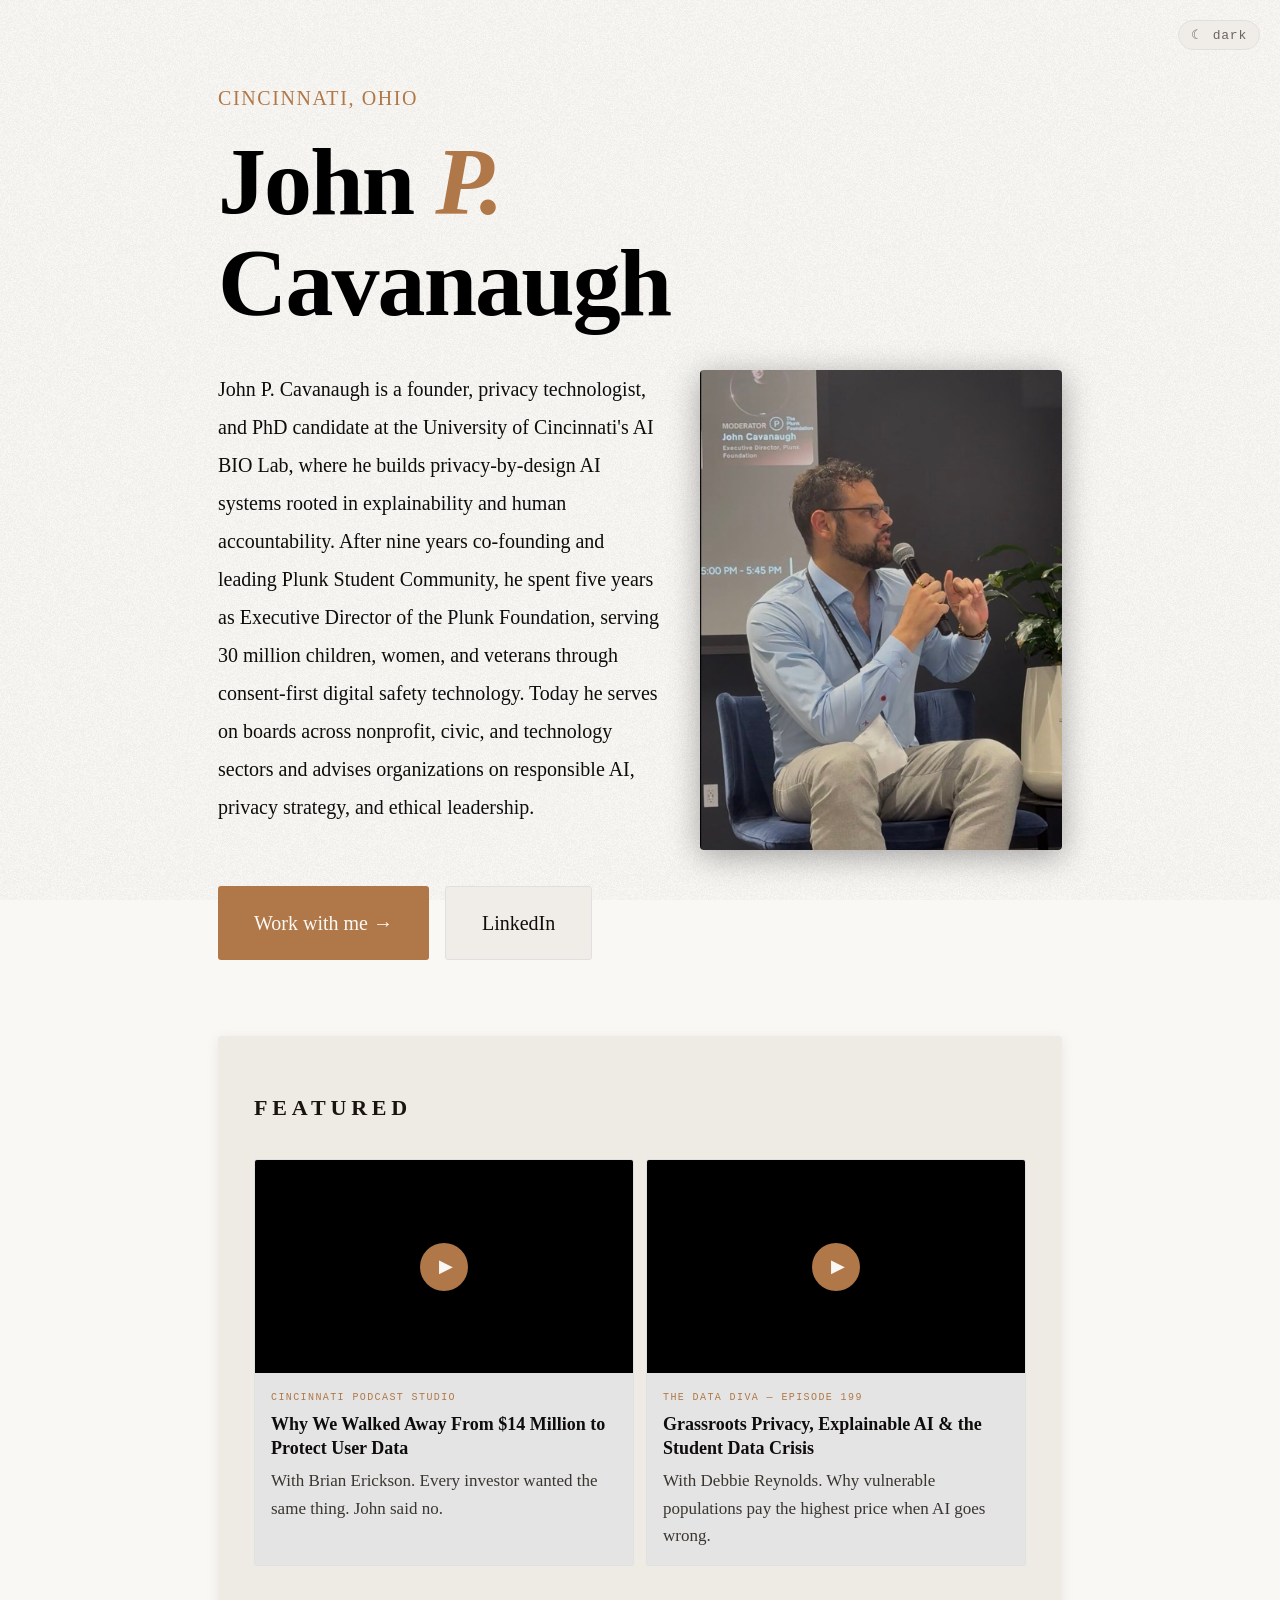
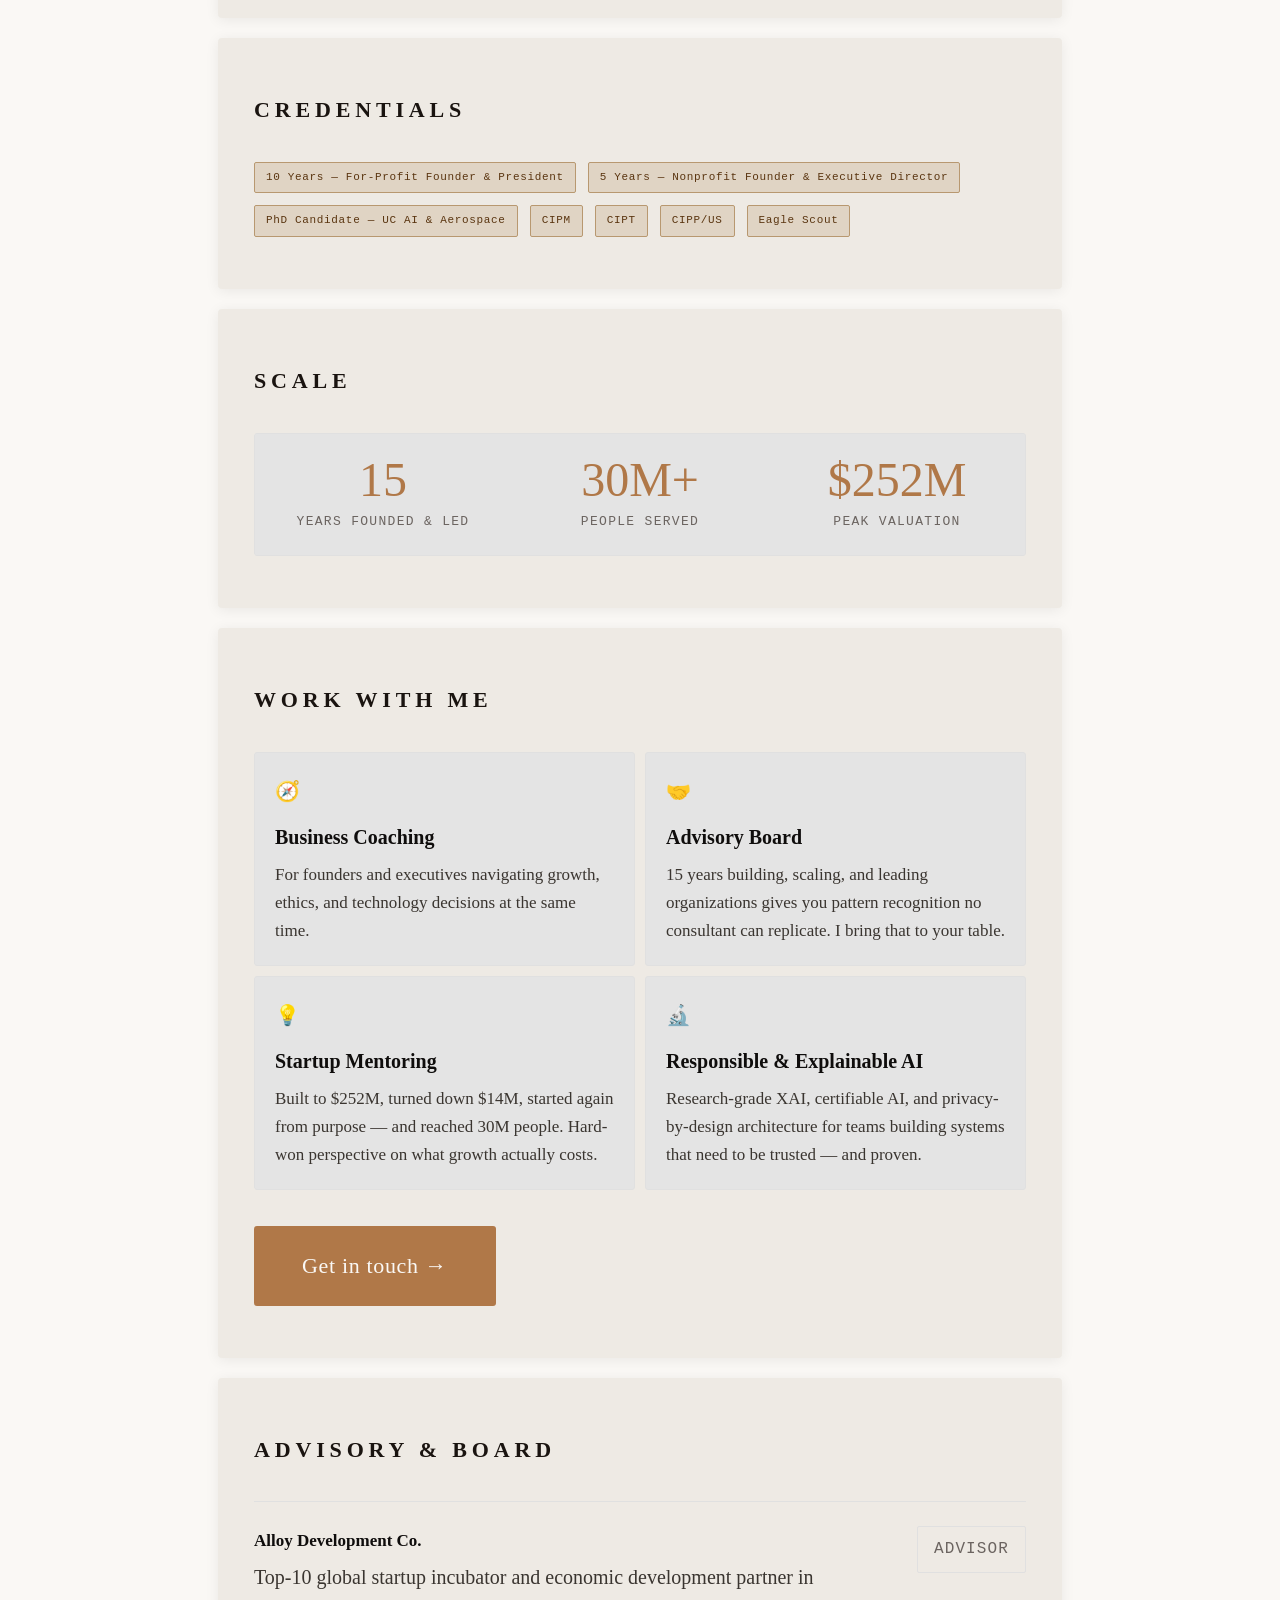
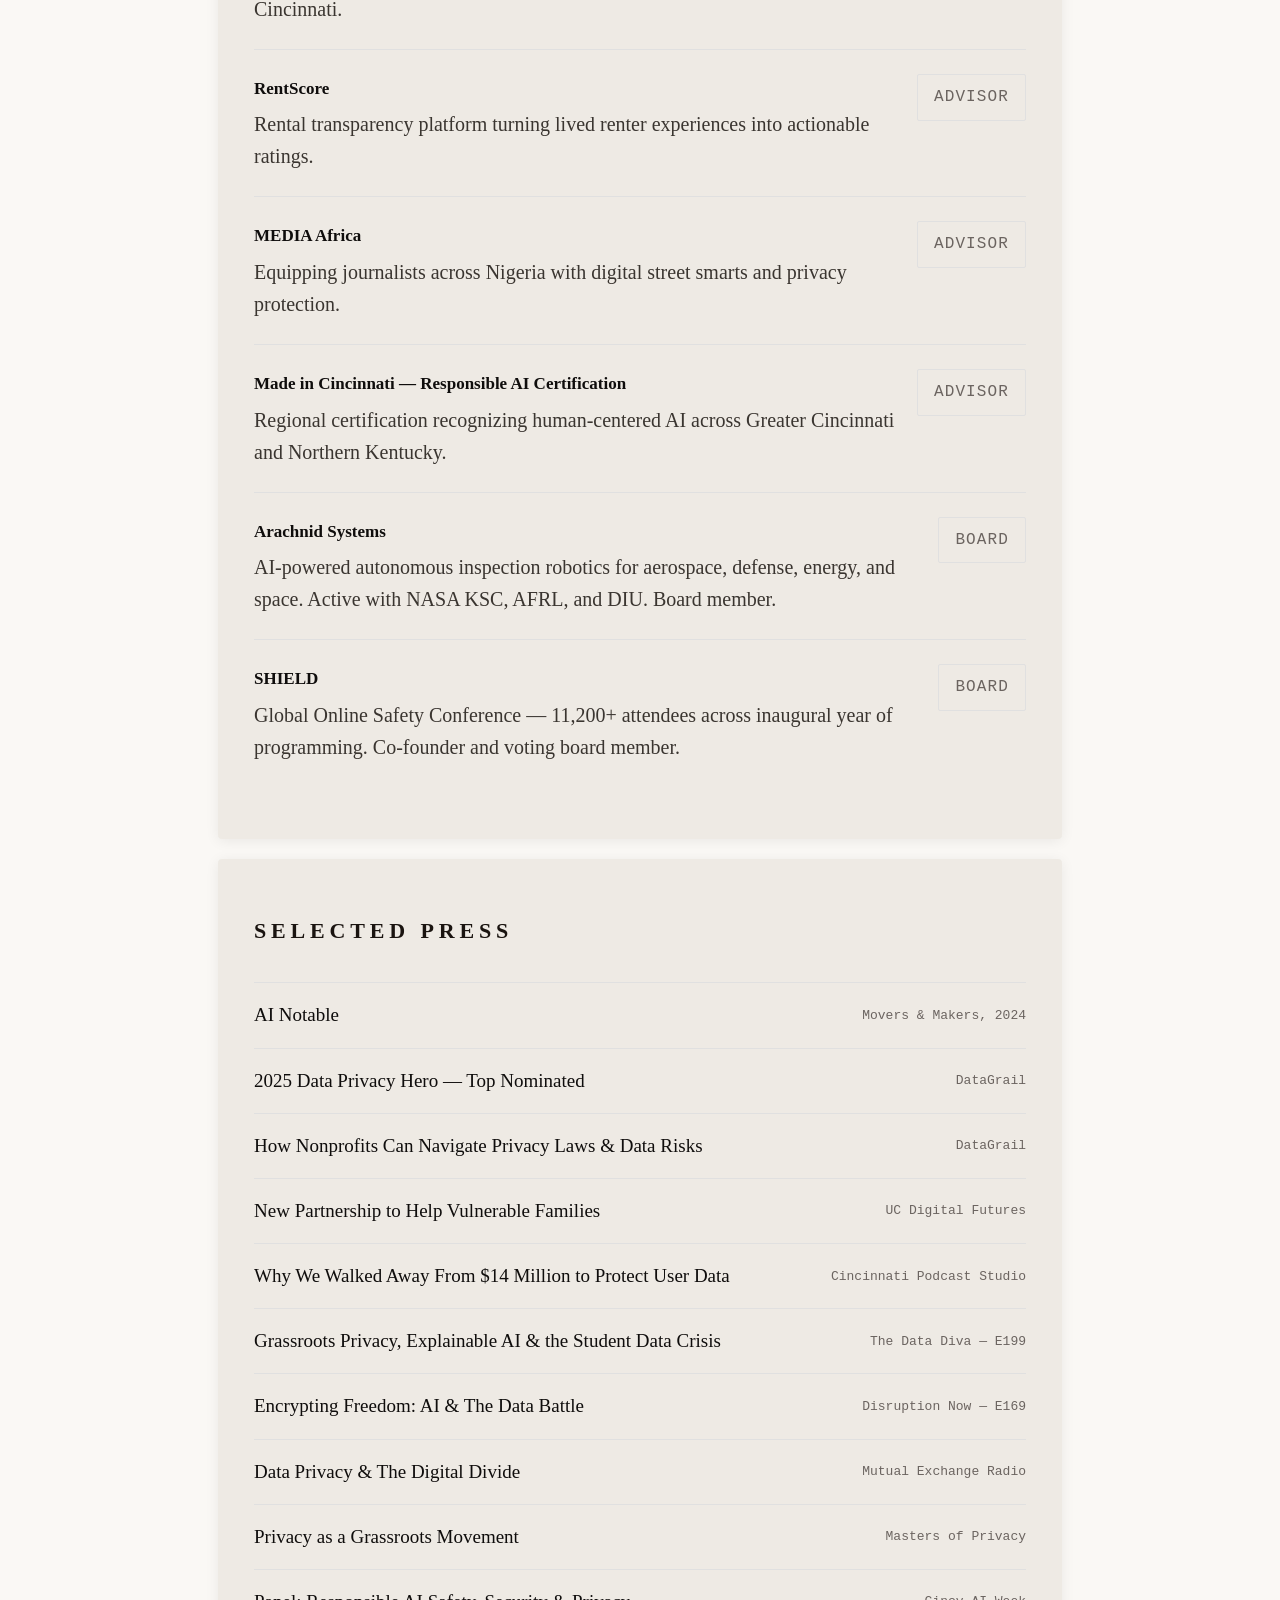
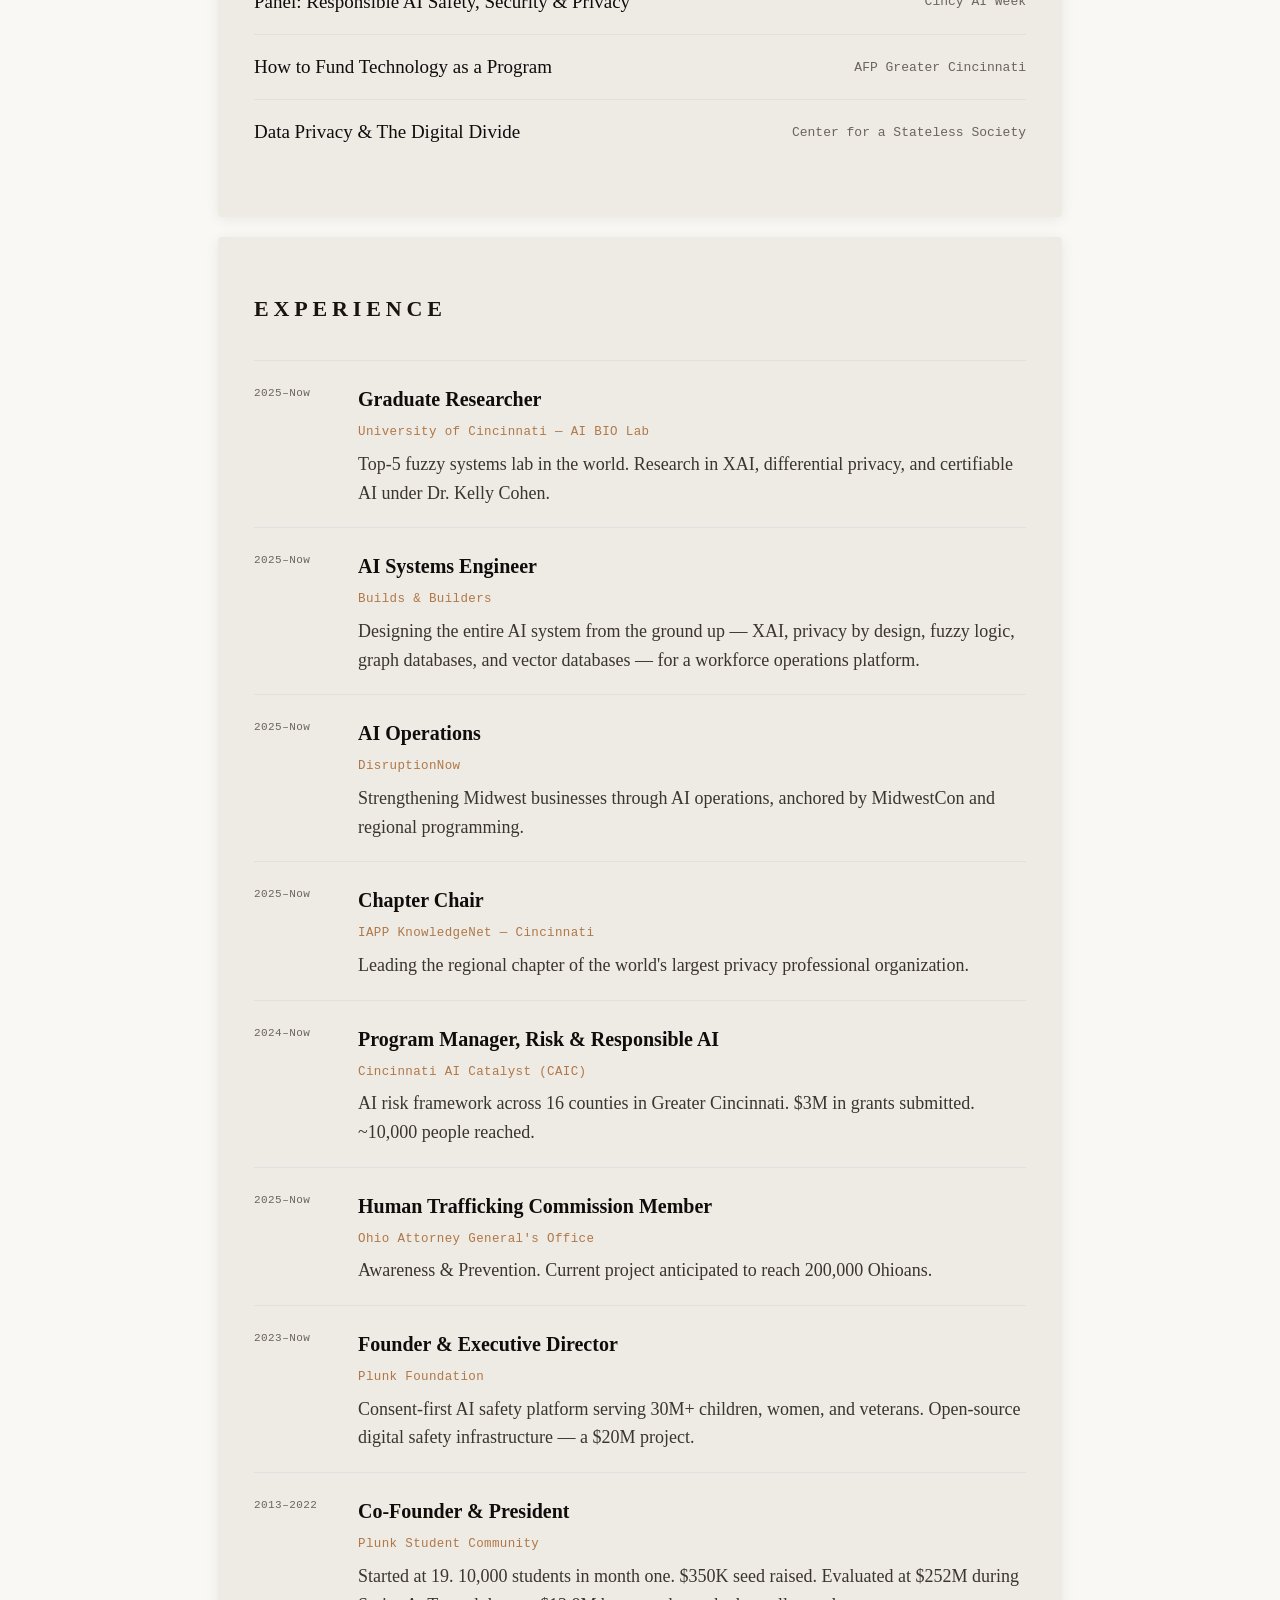
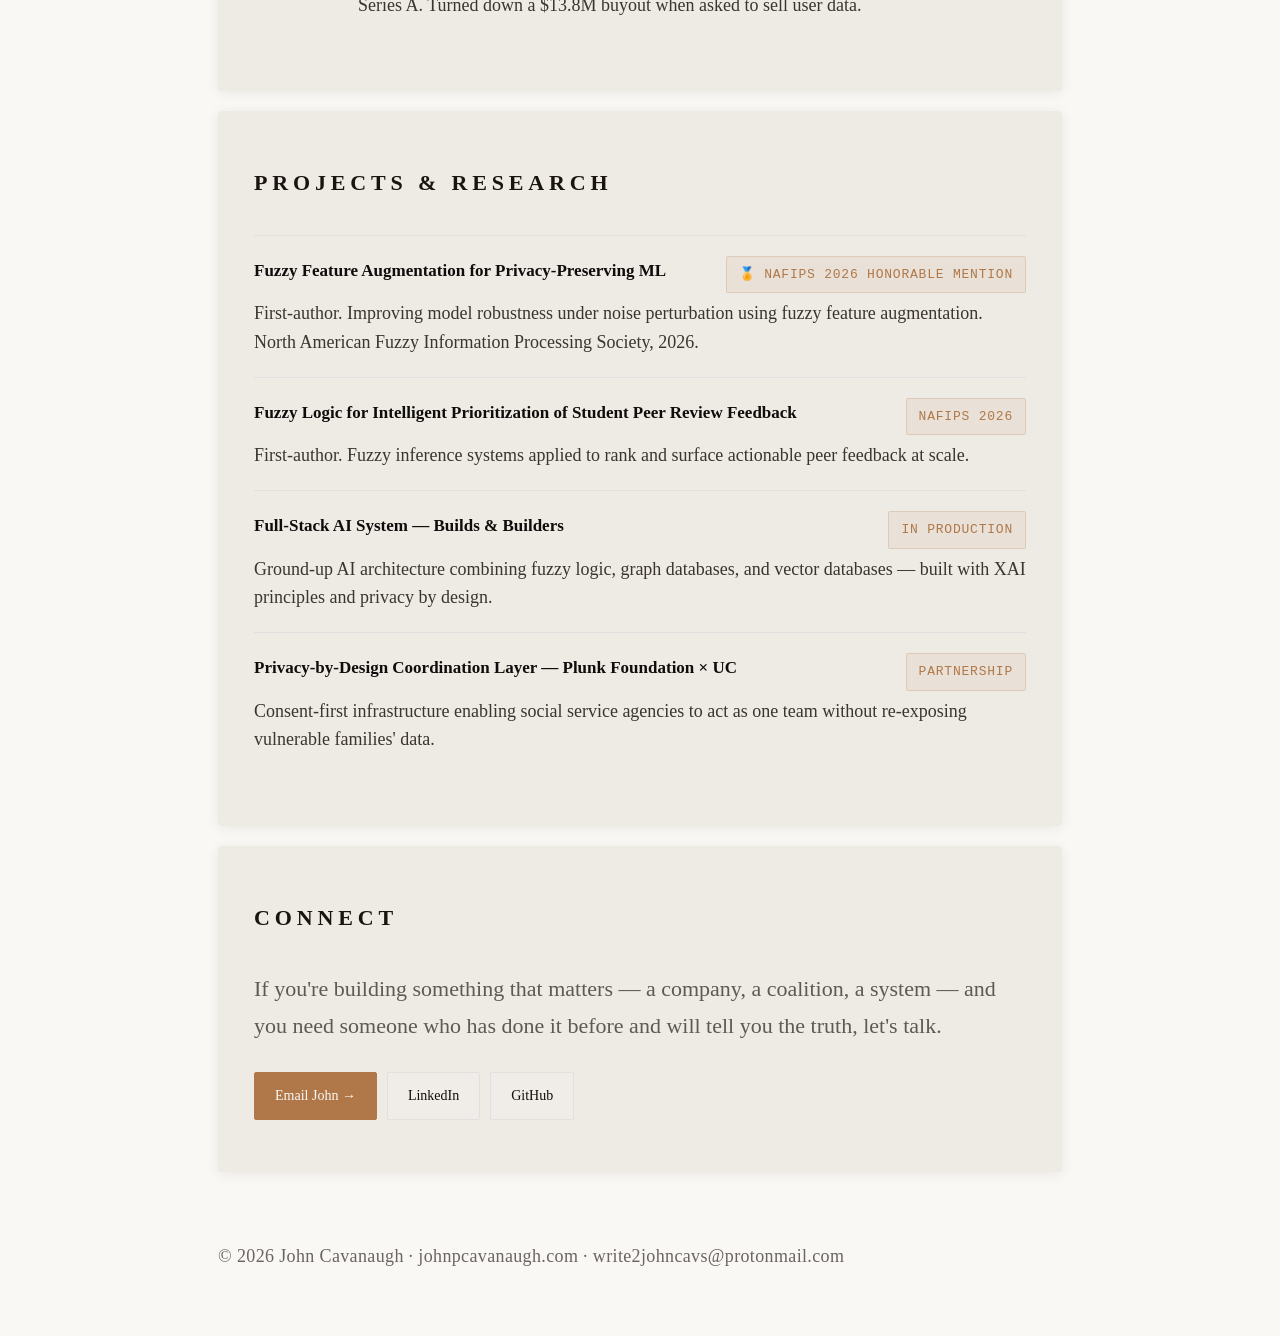
==== index.html @ 965aedb8 "href error fixed" ====
<!DOCTYPE html>
<html lang="en" data-theme="dark">
<head>
  <meta charset="UTF-8" />
  <meta name="viewport" content="width=device-width, initial-scale=1.0" />
  <title>John Cavanaugh</title>
  <meta name="description" content="John P. Cavanaugh is a founder, privacy technologist, and PhD candidate at the University of Cincinnati's AI BIO Lab. After founding Plunk Student Community and the Plunk Foundation, he now builds privacy-by-design AI systems and advises organizations on responsible AI and ethical leadership." />
  <link rel="canonical" href="https://johnpcavanaugh.com/" />
 
  <script type="application/ld+json">
  {
    "@context": "https://schema.org",
    "@type": "Person",
    "name": "John Cavanaugh",
    "url": "https://johnpcavanaugh.com",
    "jobTitle": "Founder | Privacy Technologist | PhD Candidate in AI",
    "affiliation": [
      { "@type": "Organization", "name": "University of Cincinnati AI BIO Lab" },
      { "@type": "Organization", "name": "Builds and Builders" },
      { "@type": "Organization", "name": "DisruptionNow" },
      { "@type": "Organization", "name": "Cincinnati AI Catalyst (CAIC)" },
      { "@type": "Organization", "name": "Ascend 2030" },
      { "@type": "Organization", "name": "SHIELD" },
      { "@type": "Organization", "name": "Ohio Attorney General's Office — Human Trafficking Commission" },
      { "@type": "Organization", "name": "RentScore" },
      { "@type": "Organization", "name": "MEDIA Africa" },
      { "@type": "Organization", "name": "Alloy Development Co." },
      { "@type": "Organization", "name": "Made in Cincinnati Responsible AI Certification" },
      { "@type": "Organization", "name": "IAPP KnowledgeNet" }
    ],
    "hasCredential": [
      { "@type": "EducationalOccupationalCredential", "name": "Certified Information Privacy Manager (CIPM)" },
      { "@type": "EducationalOccupationalCredential", "name": "Certified Information Privacy Technologist (CIPT)" },
      { "@type": "EducationalOccupationalCredential", "name": "Certified Information Privacy Professional / United States (CIPP/US)" }
    ],
    "knowsAbout": ["Fuzzy Logic Systems","Explainable AI","Certifiable AI","Privacy-Preserving Machine Learning","Differential Privacy","AI Governance","LLMOps","Retrieval-Augmented Generation","AI Safety","Digital Child Safety","Responsible AI","Business Coaching","Startup Mentoring"],
    "alumniOf": { "@type": "CollegeOrUniversity", "name": "University of Cincinnati" },
    "sameAs": ["https://www.linkedin.com/in/privacy-evangelist","https://github.com/JetHayes"]
  }
  </script>
 
  <style>
    :root {
      --bg:      #1c1917;
      --surface: #252220;
      --border:  #2e2a27;
      --ink:     #f0ebe4;
      --muted:   #6b6460;
      --quiet:   #4a4542;
      --accent:  #d4a882;
      --accent2: rgba(212,168,130,0.12);
      --accent3: rgba(212,168,130,0.25);
      --serif:   'Garamond', 'Georgia', 'Times New Roman', serif;
      --sans:    system-ui, -apple-system, 'Segoe UI', sans-serif;
      --mono:    'Courier New', 'Courier', monospace;
    }
 
    [data-theme="light"] {
      --bg:      #faf8f5;
      --surface: #f0ede8;
      --border:  #e0e0e0;
      --ink:     #0f0d0c;
      --muted:   #6b6460;
      --quiet:   #b0aaa5;
      --accent:  #b07848;
      --accent2: rgba(176,120,72,0.08);
      --accent3: rgba(176,120,72,0.2);
    }
 
    [data-theme="light"] .pod-card,
    [data-theme="light"] .service-card,
    [data-theme="light"] .stat,
    [data-theme="light"] .stats-row {
      background: #e4e4e4;
    }
 
    [data-theme="light"] .cred-tag {
      background: #e0d4c4;
      border-color: #b89870;
      color: #5a3510;
    }
 
    [data-theme="light"] a.cred-tag:hover {
      background: #cfc0a8;
    }
 
    [data-theme="light"] h1 {
      font-size: clamp(3.5rem, 8vw, 6rem);
      font-weight: 600;
      color: #000000;
      letter-spacing: -0.02em;
    }
 
    [data-theme="light"] .section-label {
      font-weight: 600;
      color: #1a1410;
      letter-spacing: 0.22em;
    }
 
    [data-theme="light"] .tl-role,
    [data-theme="light"] .advisory-name,
    [data-theme="light"] .project-title,
    [data-theme="light"] .service-name,
    [data-theme="light"] .pod-title {
      font-weight: 600;
      color: #0f0d0c;
    }
 
    [data-theme="light"] .tl-desc,
    [data-theme="light"] .advisory-desc,
    [data-theme="light"] .service-desc,
    [data-theme="light"] .project-desc,
    [data-theme="light"] .pod-desc,
    [data-theme="light"] .connect-desc {
      color: #3a3530;
    }
 
    [data-theme="light"] section {
      background: #eeeae4;
      box-shadow: 0 2px 14px rgba(0,0,0,0.07);
      border: none;
    }
 
    [data-theme="light"] .wrap {
      position: relative;
      z-index: 1;
    }
 
    #grain-overlay {
      display: none;
      position: fixed;
      inset: 0;
      pointer-events: none;
      z-index: 9999;
      opacity: 0.12;
    }
 
    [data-theme="light"] #grain-overlay {
      display: block;
    }
 
    *, *::before, *::after { box-sizing: border-box; margin: 0; padding: 0; }
    html { scroll-behavior: smooth; }
 
    body {
      background: var(--bg);
      color: var(--ink);
      font-family: var(--serif);
      font-weight: 500;
      line-height: 1.8;
      font-size: 24px;
      -webkit-font-smoothing: antialiased;
      transition: background 0.2s, color 0.2s;
    }
 
    .wrap { max-width: 900px; margin: 0 auto; padding: 0 28px; }
 
    /* Theme toggle */
    .theme-toggle {
      position: fixed;
      top: 20px;
      right: 20px;
      background: var(--surface);
      border: 1px solid var(--border);
      border-radius: 20px;
      padding: 6px 12px;
      cursor: pointer;
      font-family: var(--mono);
      font-size: 13px;
      color: var(--muted);
      letter-spacing: 0.06em;
      transition: border-color 0.15s, color 0.15s;
      z-index: 100;
    }
 
    .theme-toggle:hover { border-color: var(--accent); color: var(--accent); }
 
    /* Header */
    header { padding: 80px 0 56px; }
 
    .eyebrow {
      font-family: var(--serif);
      font-size: 20px;
      font-weight: 500;
      letter-spacing: 0.08em;
      text-transform: uppercase;
      color: var(--accent);
      margin-bottom: 16px;
    }
 
    h1 {
      font-family: var(--serif);
      font-size: clamp(3.5rem, 8vw, 6rem);
      font-weight: 500;
      line-height: 1.05;
      letter-spacing: -0.02em;
      color: var(--ink);
      margin-bottom: 36px;
    }
 
    h1 em { font-style: italic; color: var(--accent); }
 
    .bio { font-size: 20px; font-weight: 400; color: var(--ink); line-height: 1.9; font-family: var(--serif); }
    .bio strong { font-weight: 700; color: var(--accent); font-style: normal; }
 
    /* Sections */
    section {
      padding: 52px 36px;
      margin: 0 0 20px 0;
      border-radius: 4px;
      background: var(--surface);
      border: none;
      box-shadow: 0 3px 18px rgba(0,0,0,0.22);
    }
 
    .section-label {
      font-family: var(--serif);
      font-size: 22px;
      font-weight: 500;
      letter-spacing: 0.22em;
      text-transform: uppercase;
      color: var(--muted);
      margin-bottom: 32px;
    }
 
    /* Featured podcasts */
    .pod-pair { display: grid; grid-template-columns: 1fr 1fr; gap: 12px; }
 
    .pod-card {
      display: flex;
      flex-direction: column;
      text-decoration: none;
      color: inherit;
      border: 1px solid var(--border);
      border-radius: 3px;
      overflow: hidden;
      background: var(--surface);
      transition: border-color 0.15s;
    }
 
    .pod-card:hover { border-color: var(--accent); }
 
    .pod-thumb {
      position: relative;
      width: 100%;
      aspect-ratio: 16/9;
      background: #000;
    }
 
    .pod-thumb iframe {
      position: absolute;
      inset: 0;
      width: 100%;
      height: 100%;
      border: none;
    }
 
    .pod-thumb a {
      display: block;
      position: absolute;
      inset: 0;
      text-decoration: none;
    }
 
    .pod-thumb img {
      width: 100%;
      height: 100%;
      object-fit: cover;
      opacity: 0.85;
    }
 
    .pod-play {
      position: absolute;
      inset: 0;
      display: flex;
      align-items: center;
      justify-content: center;
    }
 
    .pod-play span {
      width: 48px;
      height: 48px;
      background: var(--accent);
      border-radius: 50%;
      display: flex;
      align-items: center;
      justify-content: center;
      font-size: 18px;
      color: var(--bg);
      padding-left: 3px;
    }
 
    .pod-info { padding: 16px; display: flex; flex-direction: column; gap: 5px; }
 
    .pod-eyebrow {
      font-family: var(--mono);
      font-size: 10px;
      letter-spacing: 0.14em;
      text-transform: uppercase;
      color: var(--accent);
    }
 
    .pod-title { font-size: 18px; font-weight: 500; color: var(--ink); line-height: 1.35; font-family: var(--serif); }
    .pod-desc { font-family: var(--serif); font-size: 17px; font-weight: 500; color: var(--muted); line-height: 1.6; margin-top: 2px; }
 
    /* Credentials */
    .cred-strip { display: flex; flex-wrap: wrap; gap: 12px; }
 
    .cred-tag {
      font-family: var(--mono);
      font-size: 11px;
      letter-spacing: 0.06em;
      color: var(--accent);
      background: var(--accent2);
      border: 1px solid var(--accent3);
      border-radius: 2px;
      padding: 5px 11px;
      text-decoration: none;
      transition: background 0.15s, border-color 0.15s;
    }
 
    a.cred-tag:hover { background: var(--accent3); border-color: var(--accent); }
 
    /* Stats */
    .stats-row {
      display: grid;
      grid-template-columns: repeat(3, 1fr);
      gap: 1px;
      background: var(--border);
      border: 1px solid var(--border);
      border-radius: 3px;
      overflow: hidden;
    }
 
    .stat { background: var(--surface); padding: 22px 16px; text-align: center; }
 
    .stat-number {
      font-family: var(--serif);
      font-size: 3rem;
      font-weight: 400;
      color: var(--accent);
      line-height: 1;
      margin-bottom: 6px;
    }
 
    .stat-label {
      font-family: var(--mono);
      font-size: 13px;
      letter-spacing: 0.1em;
      text-transform: uppercase;
      color: var(--muted);
    }
 
    /* Services */
    .services-grid { display: grid; grid-template-columns: 1fr 1fr; gap: 10px; }
 
    .service-card {
      border: 1px solid var(--border);
      border-radius: 3px;
      padding: 20px;
      background: var(--surface);
    }
 
    .service-icon { font-size: 20px; margin-bottom: 10px; }
 
    .service-name { font-size: 20px; font-weight: 500; color: var(--ink); margin-bottom: 6px; font-family: var(--serif); }
 
    .service-desc { font-family: var(--serif); font-size: 17px; font-weight: 500; color: var(--muted); line-height: 1.65; }
 
    .service-cta {
      display: inline-block;
      margin-top: 36px;
      padding: 20px 48px;
      background: var(--accent);
      color: var(--bg);
      text-decoration: none;
      font-family: var(--serif);
      font-size: 22px;
      font-weight: 500;
      border-radius: 3px;
      letter-spacing: 0.03em;
      transition: opacity 0.15s;
    }
 
    .service-cta:hover { opacity: 0.88; }
 
    /* Timeline */
    .timeline { display: flex; flex-direction: column; }
 
    .tl-item {
      display: grid;
      grid-template-columns: 80px 1fr;
      gap: 0 24px;
      padding: 20px 0;
      border-top: 1px solid var(--border);
    }
 
    .tl-item:last-child { border-bottom: none; }
 
    .tl-year {
      font-family: var(--mono);
      font-size: 11px;
      color: var(--muted);
      padding-top: 3px;
      letter-spacing: 0.04em;
    }
 
    .tl-role { font-size: 20px; font-weight: 500; color: var(--ink); margin-bottom: 4px; font-family: var(--serif); }
 
    .tl-org {
      font-size: 12.5px;
      color: var(--accent);
      font-family: var(--mono);
      letter-spacing: 0.03em;
      margin-bottom: 6px;
    }
 
    .tl-desc { font-size: 18px; font-weight: 500; color: var(--muted); line-height: 1.6; font-family: var(--serif); }
 
    /* Advisory */
    .advisory-grid { display: flex; flex-direction: column; }
 
    .advisory-item {
      display: grid;
      grid-template-columns: 1fr auto;
      gap: 4px 20px;
      align-items: start;
      padding: 24px 0;
      border-top: 1px solid var(--border);
      text-decoration: none;
      color: inherit;
    }
 
    .advisory-item:last-child { border-bottom: none; }
    .advisory-item:hover .advisory-name { color: var(--accent); }
 
    .advisory-name {
      font-family: var(--serif);
      font-size: 17px;
      font-weight: 500;
      color: var(--ink);
      margin-bottom: 4px;
      transition: color 0.15s;
    }
 
    .advisory-desc { font-family: var(--serif); font-size: 20px; font-weight: 500; color: var(--muted); line-height: 1.6; grid-column: 1; }
 
    .advisory-tag {
      font-family: var(--mono);
      font-size: 16px;
      letter-spacing: 0.07em;
      text-transform: uppercase;
      color: var(--muted);
      border: 1px solid var(--border);
      border-radius: 2px;
      padding: 8px 16px;
      white-space: nowrap;
      align-self: start;
    }
 
    /* Projects */
    .project-list { display: flex; flex-direction: column; }
    .project { border-top: 1px solid var(--border); padding: 20px 0; }
    .project:last-child { border-bottom: none; }
 
    .project-header {
      display: flex;
      justify-content: space-between;
      align-items: flex-start;
      gap: 16px;
      margin-bottom: 6px;
    }
 
    .project-title {
      font-family: var(--serif);
      font-size: 17px;
      font-weight: 500;
      color: var(--ink);
      text-decoration: none;
      transition: color 0.15s;
    }
 
    .project-title:hover { color: var(--accent); }
 
    .project-badge {
      font-family: var(--mono);
      font-size: 13px;
      letter-spacing: 0.06em;
      text-transform: uppercase;
      color: var(--accent);
      background: var(--accent2);
      border: 1px solid var(--accent3);
      border-radius: 2px;
      padding: 6px 12px;
      white-space: nowrap;
      flex-shrink: 0;
    }
 
    .project-desc { font-size: 18px; font-weight: 500; color: var(--muted); line-height: 1.6; font-family: var(--serif); }
 
    /* Press */
    .press-list { list-style: none; }
    .press-list li { border-top: 1px solid var(--border); }
    .press-list li:last-child { border-bottom: none; }
 
    .press-list a { font-family: var(--serif);
      display: flex;
      justify-content: space-between;
      align-items: center;
      gap: 16px;
      padding: 15px 0;
      color: var(--ink);
      text-decoration: none;
      font-size: 19px;
      transition: color 0.15s;
    }
 
    .press-list a:hover { color: var(--accent); }
 
    .pub {
      font-family: var(--mono);
      font-size: 13px;
      color: var(--muted);
      white-space: nowrap;
      flex-shrink: 0;
      transition: color 0.15s;
    }
 
    .press-list a:hover .pub { color: var(--accent); }
 
    /* Connect */
    .connect-desc { font-family: var(--serif); font-size: 22px; font-weight: 500; color: var(--ink); opacity: 0.8; margin-bottom: 28px; line-height: 1.7; }
    .social-links { display: flex; flex-wrap: wrap; gap: 10px; }
 
    .social-links a {
      display: inline-flex;
      align-items: center;
      padding: 10px 20px;
      border: 1px solid var(--border);
      border-radius: 2px;
      color: var(--ink);
      text-decoration: none;
      font-size: 14px;
      background: var(--surface);
      transition: border-color 0.15s, color 0.15s;
    }
 
    .social-links a:hover { border-color: var(--accent); color: var(--accent); }
 
    /* Footer */
    footer { padding: 48px 0 64px; }
 
    footer p {
      font-family: var(--serif);
      font-size: 18px;
      font-weight: 500;
      color: var(--muted);
      letter-spacing: 0.02em;
    }
 
    @media (max-width: 720px) {
      .header-grid { grid-template-columns: 1fr !important; }
      .header-photo { display: none; }
      h1 { font-size: 3rem; }
      header { padding: 56px 0 40px; }
      header > div[style*="grid"] { grid-template-columns: 1fr !important; }
      .stats-row { grid-template-columns: 1fr; }
      .pod-pair { grid-template-columns: 1fr; }
      .services-grid { grid-template-columns: 1fr; }
      .tl-item { grid-template-columns: 1fr; gap: 4px; }
      .tl-year { padding-top: 0; }
      .advisory-item { grid-template-columns: 1fr; }
      .advisory-tag { justify-self: start; margin-top: 4px; }
      .theme-toggle { top: 12px; right: 12px; }
    }
 
    @media (prefers-reduced-motion: reduce) { * { transition: none !important; } }
  </style>
</head>
<body>
 
<button class="theme-toggle" onclick="toggleTheme()" aria-label="Toggle light/dark mode">
  <span id="theme-label">☀ light</span>
</button>
 
<canvas id="grain-overlay"></canvas>
 
<div class="wrap">
 
  <header style="padding: 80px 0 56px; margin-bottom: 20px;">
    <p class="eyebrow">Cincinnati, Ohio</p>
    <h1>John <em style="color:var(--accent);font-style:italic;">P.</em><br>Cavanaugh</h1>
 
    <div style="display:grid;grid-template-columns:1.1fr 0.9fr;gap:40px;align-items:stretch;margin-top:32px;">
      <div>
        <p class="bio">
          John P. Cavanaugh is a founder, privacy technologist, and PhD candidate
          at the University of Cincinnati's AI BIO Lab, where he builds
          privacy-by-design AI systems rooted in explainability and human accountability.
          After nine years co-founding and leading Plunk Student Community,
          he spent five years as Executive Director of the Plunk Foundation,
          serving 30 million children, women, and veterans through consent-first
          digital safety technology. Today he serves on boards across nonprofit,
          civic, and technology sectors and advises organizations on responsible AI,
          privacy strategy, and ethical leadership.
        </p>
 
      </div>
      <div style="position:relative;min-height:480px;">
        <img
          src="john-speaking.jpg"
          alt="John Cavanaugh moderating a panel on AI and privacy"
          style="position:absolute;inset:0;width:100%;height:100%;object-fit:cover;object-position:center 8%;border-radius:4px;box-shadow:0 6px 32px rgba(0,0,0,0.35);display:block;"
        />
      </div>
    </div>
 
    <div style="margin-top: 36px; display: flex; gap: 16px; flex-wrap: wrap;">
      <a href="mailto:write2johncavs@protonmail.com" style="display:inline-flex;align-items:center;padding:18px 36px;background:var(--accent);color:var(--bg);text-decoration:none;font-family:var(--serif);font-size:20px;font-weight:500;border-radius:3px;transition:opacity 0.15s;" onmouseover="this.style.opacity=0.85" onmouseout="this.style.opacity=1">Work with me →</a>
      <a href="https://linkedin.com/in/privacy-evangelist" target="_blank" rel="noopener" style="display:inline-flex;align-items:center;padding:18px 36px;border:1px solid var(--border);color:var(--ink);text-decoration:none;font-family:var(--serif);font-size:20px;font-weight:500;border-radius:3px;background:var(--surface);transition:opacity 0.15s;" onmouseover="this.style.opacity=0.7" onmouseout="this.style.opacity=1">LinkedIn</a>
    </div>
  </header>
 
 
 
  <section>
    <p class="section-label">Featured</p>
    <div class="pod-pair">
      <div class="pod-card">
        <div class="pod-thumb">
          <a href="https://youtu.be/FfDfTQ9K-Eo" target="_blank" rel="noopener">
            <img src="https://i.ytimg.com/vi/FfDfTQ9K-Eo/hqdefault.jpg" alt="Why We Walked Away From $14 Million to Protect User Data" onerror="this.style.display='none'" />
            <div class="pod-play"><span>▶</span></div>
          </a>
        </div>
        <div class="pod-info">
          <div class="pod-eyebrow">Cincinnati Podcast Studio</div>
          <div class="pod-title">Why We Walked Away From $14 Million to Protect User Data</div>
          <div class="pod-desc">With Brian Erickson. Every investor wanted the same thing. John said no.</div>
        </div>
      </div>
      <div class="pod-card">
        <div class="pod-thumb">
          <a href="https://www.youtube.com/watch?v=UWAaFwwGhWg&t=342s" target="_blank" rel="noopener">
            <img src="https://i.ytimg.com/vi/UWAaFwwGhWg/hqdefault.jpg" alt="The Data Diva Talks Privacy E199 — John Cavanaugh" onerror="this.style.display='none'" />
            <div class="pod-play"><span>▶</span></div>
          </a>
        </div>
        <div class="pod-info">
          <div class="pod-eyebrow">The Data Diva — Episode 199</div>
          <div class="pod-title">Grassroots Privacy, Explainable AI &amp; the Student Data Crisis</div>
          <div class="pod-desc">With Debbie Reynolds. Why vulnerable populations pay the highest price when AI goes wrong.</div>
        </div>
      </div>
    </div>
  </section>
 
  <section>
    <p class="section-label">Credentials</p>
    <div class="cred-strip">
      <span class="cred-tag">10 Years — For-Profit Founder &amp; President</span>
      <span class="cred-tag">5 Years — Nonprofit Founder &amp; Executive Director</span>
      <span class="cred-tag">PhD Candidate — UC AI &amp; Aerospace</span>
      <a class="cred-tag" href="https://iapp.org/certify/cipm/" target="_blank" rel="noopener">CIPM</a>
      <a class="cred-tag" href="https://iapp.org/certify/cipt/" target="_blank" rel="noopener">CIPT</a>
      <a class="cred-tag" href="https://iapp.org/certify/cipp/us/" target="_blank" rel="noopener">CIPP/US</a>
      <span class="cred-tag">Eagle Scout</span>
    </div>
  </section>
 
  <section>
    <p class="section-label">Scale</p>
    <div class="stats-row">
      <div class="stat">
        <div class="stat-number">15</div>
        <div class="stat-label">Years Founded &amp; Led</div>
      </div>
      <div class="stat">
        <div class="stat-number">30M+</div>
        <div class="stat-label">People Served</div>
      </div>
      <div class="stat">
        <div class="stat-number">$252M</div>
        <div class="stat-label">Peak Valuation</div>
      </div>
    </div>
  </section>
 
  <section>
    <p class="section-label">Work With Me</p>
    <div class="services-grid">
      <div class="service-card">
        <div class="service-icon">🧭</div>
        <div class="service-name">Business Coaching</div>
        <div class="service-desc">For founders and executives navigating growth, ethics, and technology decisions at the same time.</div>
      </div>
      <div class="service-card">
        <div class="service-icon">🤝</div>
        <div class="service-name">Advisory Board</div>
        <div class="service-desc">15 years building, scaling, and leading organizations gives you pattern recognition no consultant can replicate. I bring that to your table.</div>
      </div>
      <div class="service-card">
        <div class="service-icon">💡</div>
        <div class="service-name">Startup Mentoring</div>
        <div class="service-desc">Built to $252M, turned down $14M, started again from purpose — and reached 30M people. Hard-won perspective on what growth actually costs.</div>
      </div>
      <div class="service-card">
        <div class="service-icon">🔬</div>
        <div class="service-name">Responsible &amp; Explainable AI</div>
        <div class="service-desc">Research-grade XAI, certifiable AI, and privacy-by-design architecture for teams building systems that need to be trusted — and proven.</div>
      </div>
    </div>
    <a class="service-cta" href="mailto:write2johncavs@protonmail.com">Get in touch →</a>
  </section>
 
  <section>
    <p class="section-label">Advisory &amp; Board</p>
    <div class="advisory-grid">
      <a class="advisory-item" href="https://alloydev.org" target="_blank" rel="noopener">
        <div>
          <div class="advisory-name">Alloy Development Co.</div>
          <div class="advisory-desc">Top-10 global startup incubator and economic development partner in Cincinnati.</div>
        </div>
        <span class="advisory-tag">Advisor</span>
      </a>
      <a class="advisory-item" href="https://app.rentscorehq.com/" target="_blank" rel="noopener">
        <div>
          <div class="advisory-name">RentScore</div>
          <div class="advisory-desc">Rental transparency platform turning lived renter experiences into actionable ratings.</div>
        </div>
        <span class="advisory-tag">Advisor</span>
      </a>
      <a class="advisory-item" style="cursor:default;">
        <div>
          <div class="advisory-name">MEDIA Africa</div>
          <div class="advisory-desc">Equipping journalists across Nigeria with digital street smarts and privacy protection.</div>
        </div>
        <span class="advisory-tag">Advisor</span>
      </a>
      <div class="advisory-item" href="https://www.madeincincinnati.co/" target="_blank" rel="noopener"> 
        <div>
          <div class="advisory-name">Made in Cincinnati — Responsible AI Certification</div>
          <div class="advisory-desc">Regional certification recognizing human-centered AI across Greater Cincinnati and Northern Kentucky.</div>
        </div>
        <span class="advisory-tag">Advisor</span>
      </div>
      <a class="advisory-item" href="https://arachnidsys.com/" target="_blank" rel="noopener">
        <div>
          <div class="advisory-name">Arachnid Systems</div>
          <div class="advisory-desc">AI-powered autonomous inspection robotics for aerospace, defense, energy, and space. Active with NASA KSC, AFRL, and DIU. Board member.</div>
        </div>
        <span class="advisory-tag">Board</span>
      </a>
      <div class="advisory-item" href="https://shieldthefuture.com/" target="_blank" rel="noopener">
        <div>
          <div class="advisory-name">SHIELD</div>
          <div class="advisory-desc">Global Online Safety Conference — 11,200+ attendees across inaugural year of programming. Co-founder and voting board member.</div>
        </div>
        <span class="advisory-tag">Board</span>
      </div>
    </div>
  </section>
 
  <section>
    <p class="section-label">Selected Press</p>
    <ul class="press-list">
      <li><a href="https://moversmakers.org/2024/10/01/notables-in-ai/" target="_blank" rel="noopener">AI Notable <span class="pub">Movers &amp; Makers, 2024</span></a></li>
      <li><a href="https://www.datagrail.io/blog/data-privacy/announcing-our-2025-data-privacy-heroes/" target="_blank" rel="noopener">2025 Data Privacy Hero — Top Nominated <span class="pub">DataGrail</span></a></li>
      <li><a href="https://www.datagrail.io/blog/data-privacy/protecting-your-purpose-how-nonprofits-can-navigate-privacy-laws-data-risks-and-limited-resources/" target="_blank" rel="noopener">How Nonprofits Can Navigate Privacy Laws &amp; Data Risks <span class="pub">DataGrail</span></a></li>
      <li><a href="https://ucdigitalfutures.com/new-partnership-help-vulnerable-families/" target="_blank" rel="noopener">New Partnership to Help Vulnerable Families <span class="pub">UC Digital Futures</span></a></li>
      <li><a href="https://youtu.be/FfDfTQ9K-Eo" target="_blank" rel="noopener">Why We Walked Away From $14 Million to Protect User Data <span class="pub">Cincinnati Podcast Studio</span></a></li>
      <li><a href="https://www.youtube.com/watch?v=UWAaFwwGhWg&t=342s" target="_blank" rel="noopener">Grassroots Privacy, Explainable AI &amp; the Student Data Crisis <span class="pub">The Data Diva — E199</span></a></li>
      <li><a href="https://youtu.be/7VBS_tAqiHc" target="_blank" rel="noopener">Encrypting Freedom: AI &amp; The Data Battle <span class="pub">Disruption Now — E169</span></a></li>
      <li><a href="https://youtu.be/iO3y6u__ybE" target="_blank" rel="noopener">Data Privacy &amp; The Digital Divide <span class="pub">Mutual Exchange Radio</span></a></li>
      <li><a href="https://youtu.be/pidFhX96lsQ" target="_blank" rel="noopener">Privacy as a Grassroots Movement <span class="pub">Masters of Privacy</span></a></li>
      <li><a href="https://cincyaiweek.sched.com/event/1dlpq/panel-responsible-ai-safety-security-and-privacy" target="_blank" rel="noopener">Panel: Responsible AI Safety, Security &amp; Privacy <span class="pub">Cincy AI Week</span></a></li>
      <li><a href="https://afpglobal.org/events/afp-oh-greater-cincinnati-chapter-event-how-make-digital-development-program-not-overhead" target="_blank" rel="noopener">How to Fund Technology as a Program <span class="pub">AFP Greater Cincinnati</span></a></li>
      <li><a href="https://c4ss.org/content/59658" target="_blank" rel="noopener">Data Privacy &amp; The Digital Divide <span class="pub">Center for a Stateless Society</span></a></li>
    </ul>
  </section>
 
  <section>
    <p class="section-label">Experience</p>
    <div class="timeline">
      <div class="tl-item">
        <span class="tl-year">2025–Now</span>
        <div>
          <div class="tl-role">Graduate Researcher</div>
          <div class="tl-org">University of Cincinnati — AI BIO Lab</div>
          <div class="tl-desc">Top-5 fuzzy systems lab in the world. Research in XAI, differential privacy, and certifiable AI under Dr. Kelly Cohen.</div>
        </div>
      </div>
      <div class="tl-item">
        <span class="tl-year">2025–Now</span>
        <div>
          <div class="tl-role">AI Systems Engineer</div>
          <div class="tl-org">Builds &amp; Builders</div>
          <div class="tl-desc">Designing the entire AI system from the ground up — XAI, privacy by design, fuzzy logic, graph databases, and vector databases — for a workforce operations platform.</div>
        </div>
      </div>
      <div class="tl-item">
        <span class="tl-year">2025–Now</span>
        <div>
          <div class="tl-role">AI Operations</div>
          <div class="tl-org">DisruptionNow</div>
          <div class="tl-desc">Strengthening Midwest businesses through AI operations, anchored by MidwestCon and regional programming.</div>
        </div>
      </div>
      <div class="tl-item">
        <span class="tl-year">2025–Now</span>
        <div>
          <div class="tl-role">Chapter Chair</div>
          <div class="tl-org">IAPP KnowledgeNet — Cincinnati</div>
          <div class="tl-desc">Leading the regional chapter of the world's largest privacy professional organization.</div>
        </div>
      </div>
      <div class="tl-item">
        <span class="tl-year">2024–Now</span>
        <div>
          <div class="tl-role">Program Manager, Risk &amp; Responsible AI</div>
          <div class="tl-org">Cincinnati AI Catalyst (CAIC)</div>
          <div class="tl-desc">AI risk framework across 16 counties in Greater Cincinnati. $3M in grants submitted. ~10,000 people reached.</div>
        </div>
      </div>
      
      <div class="tl-item">
        <span class="tl-year">2025–Now</span>
        <div>
          <div class="tl-role">Human Trafficking Commission Member</div>
          <div class="tl-org">Ohio Attorney General's Office</div>
          <div class="tl-desc">Awareness &amp; Prevention. Current project anticipated to reach 200,000 Ohioans.</div>
        </div>
      </div>
      <div class="tl-item">
        <span class="tl-year">2023–Now</span>
        <div>
          <div class="tl-role">Founder &amp; Executive Director</div>
          <div class="tl-org">Plunk Foundation</div>
          <div class="tl-desc">Consent-first AI safety platform serving 30M+ children, women, and veterans. Open-source digital safety infrastructure — a $20M project.</div>
        </div>
      </div>
      <div class="tl-item">
        <span class="tl-year">2013–2022</span>
        <div>
          <div class="tl-role">Co-Founder &amp; President</div>
          <div class="tl-org">Plunk Student Community</div>
          <div class="tl-desc">Started at 19. 10,000 students in month one. $350K seed raised. Evaluated at $252M during Series A. Turned down a $13.8M buyout when asked to sell user data.</div>
        </div>
      </div>
    </div>
  </section>
 
  <section>
    <p class="section-label">Projects &amp; Research</p>
    <div class="project-list">
      <div class="project">
        <div class="project-header">
          <a class="project-title" href="https://github.com/JetHayes/fuzzy-augmentation" target="_blank" rel="noopener">Fuzzy Feature Augmentation for Privacy-Preserving ML</a>
          <span class="project-badge">🏅 NAFIPS 2026 Honorable Mention</span>
        </div>
        <p class="project-desc">First-author. Improving model robustness under noise perturbation using fuzzy feature augmentation. North American Fuzzy Information Processing Society, 2026.</p>
      </div>
      <div class="project">
        <div class="project-header">
          <a class="project-title" href="https://github.com/JetHayes/fuzzy-peer-feedback-prioritization" target="_blank" rel="noopener">Fuzzy Logic for Intelligent Prioritization of Student Peer Review Feedback</a>
          <span class="project-badge">NAFIPS 2026</span>
        </div>
        <p class="project-desc">First-author. Fuzzy inference systems applied to rank and surface actionable peer feedback at scale.</p>
      </div>
      <div class="project">
        <div class="project-header">
          <a class="project-title" target="_blank" rel="noopener">Full-Stack AI System — Builds &amp; Builders</a>
          <span class="project-badge">In Production</span>
        </div>
        <p class="project-desc">Ground-up AI architecture combining fuzzy logic, graph databases, and vector databases — built with XAI principles and privacy by design.</p>
      </div>
      <div class="project">
        <div class="project-header">
          <a class="project-title" href="https://ucdigitalfutures.com/new-partnership-help-vulnerable-families/" target="_blank" rel="noopener">Privacy-by-Design Coordination Layer — Plunk Foundation × UC</a>
          <span class="project-badge">Partnership</span>
        </div>
        <p class="project-desc">Consent-first infrastructure enabling social service agencies to act as one team without re-exposing vulnerable families' data.</p>
      </div>
    </div>
  </section>
 
  <section>
    <p class="section-label">Connect</p>
    <p class="connect-desc">
      If you're building something that matters — a company, a coalition, a system —
      and you need someone who has done it before and will tell you the truth,
      let's talk.
    </p>
    <div class="social-links">
      <a href="mailto:write2johncavs@protonmail.com" style="background:var(--accent);color:var(--bg);border-color:var(--accent);">Email John →</a>
      <a href="https://linkedin.com/in/privacy-evangelist" target="_blank" rel="noopener">LinkedIn</a>
      <a href="https://github.com/JetHayes" target="_blank" rel="noopener">GitHub</a>
    </div>
  </section>
 
  <footer>
    <p>© <span id="yr"></span> John Cavanaugh · johnpcavanaugh.com · <a href="mailto:write2johncavs@protonmail.com" style="color:var(--muted);text-decoration:none;">write2johncavs@protonmail.com</a></p>
  </footer>
 
</div>
 
<script>
  document.getElementById('yr').textContent = new Date().getFullYear();
 
  function generateGrain() {
    const canvas = document.getElementById('grain-overlay');
    const size = 250;
    canvas.width = size;
    canvas.height = size;
    canvas.style.width = '100vw';
    canvas.style.height = '100vh';
    canvas.style.backgroundRepeat = 'repeat';
    const ctx = canvas.getContext('2d');
    const imageData = ctx.createImageData(size, size);
    for (let i = 0; i < imageData.data.length; i += 4) {
      const val = Math.random() * 255;
      imageData.data[i]     = val;
      imageData.data[i + 1] = val;
      imageData.data[i + 2] = val;
      imageData.data[i + 3] = 255;
    }
    ctx.putImageData(imageData, 0, 0);
    const dataURL = canvas.toDataURL('image/png');
    canvas.style.backgroundImage = `url(${dataURL})`;
    canvas.style.backgroundRepeat = 'repeat';
    canvas.style.backgroundSize = `${size}px ${size}px`;
    canvas.style.position = 'fixed';
    canvas.style.inset = '0';
    canvas.style.width = '100vw';
    canvas.style.height = '100vh';
    canvas.style.pointerEvents = 'none';
    canvas.style.zIndex = '-1';
    canvas.style.opacity = '0.04';
    canvas.width = 1;
    canvas.height = 1;
  }
 
  generateGrain();
 
  function toggleTheme() {
    const html = document.documentElement;
    const isDark = html.getAttribute('data-theme') === 'dark';
    html.setAttribute('data-theme', isDark ? 'light' : 'dark');
    document.getElementById('theme-label').textContent = isDark ? '☾ dark' : '☀ light';
    localStorage.setItem('theme', isDark ? 'light' : 'dark');
  }
 
  (function() {
    const saved = localStorage.getItem('theme');
    const prefersDark = window.matchMedia('(prefers-color-scheme: dark)').matches;
    const theme = saved || (prefersDark ? 'dark' : 'light');
    document.documentElement.setAttribute('data-theme', theme);
    document.getElementById('theme-label').textContent = theme === 'dark' ? '☀ light' : '☾ dark';
  })();
</script>
 
</body>
</html>
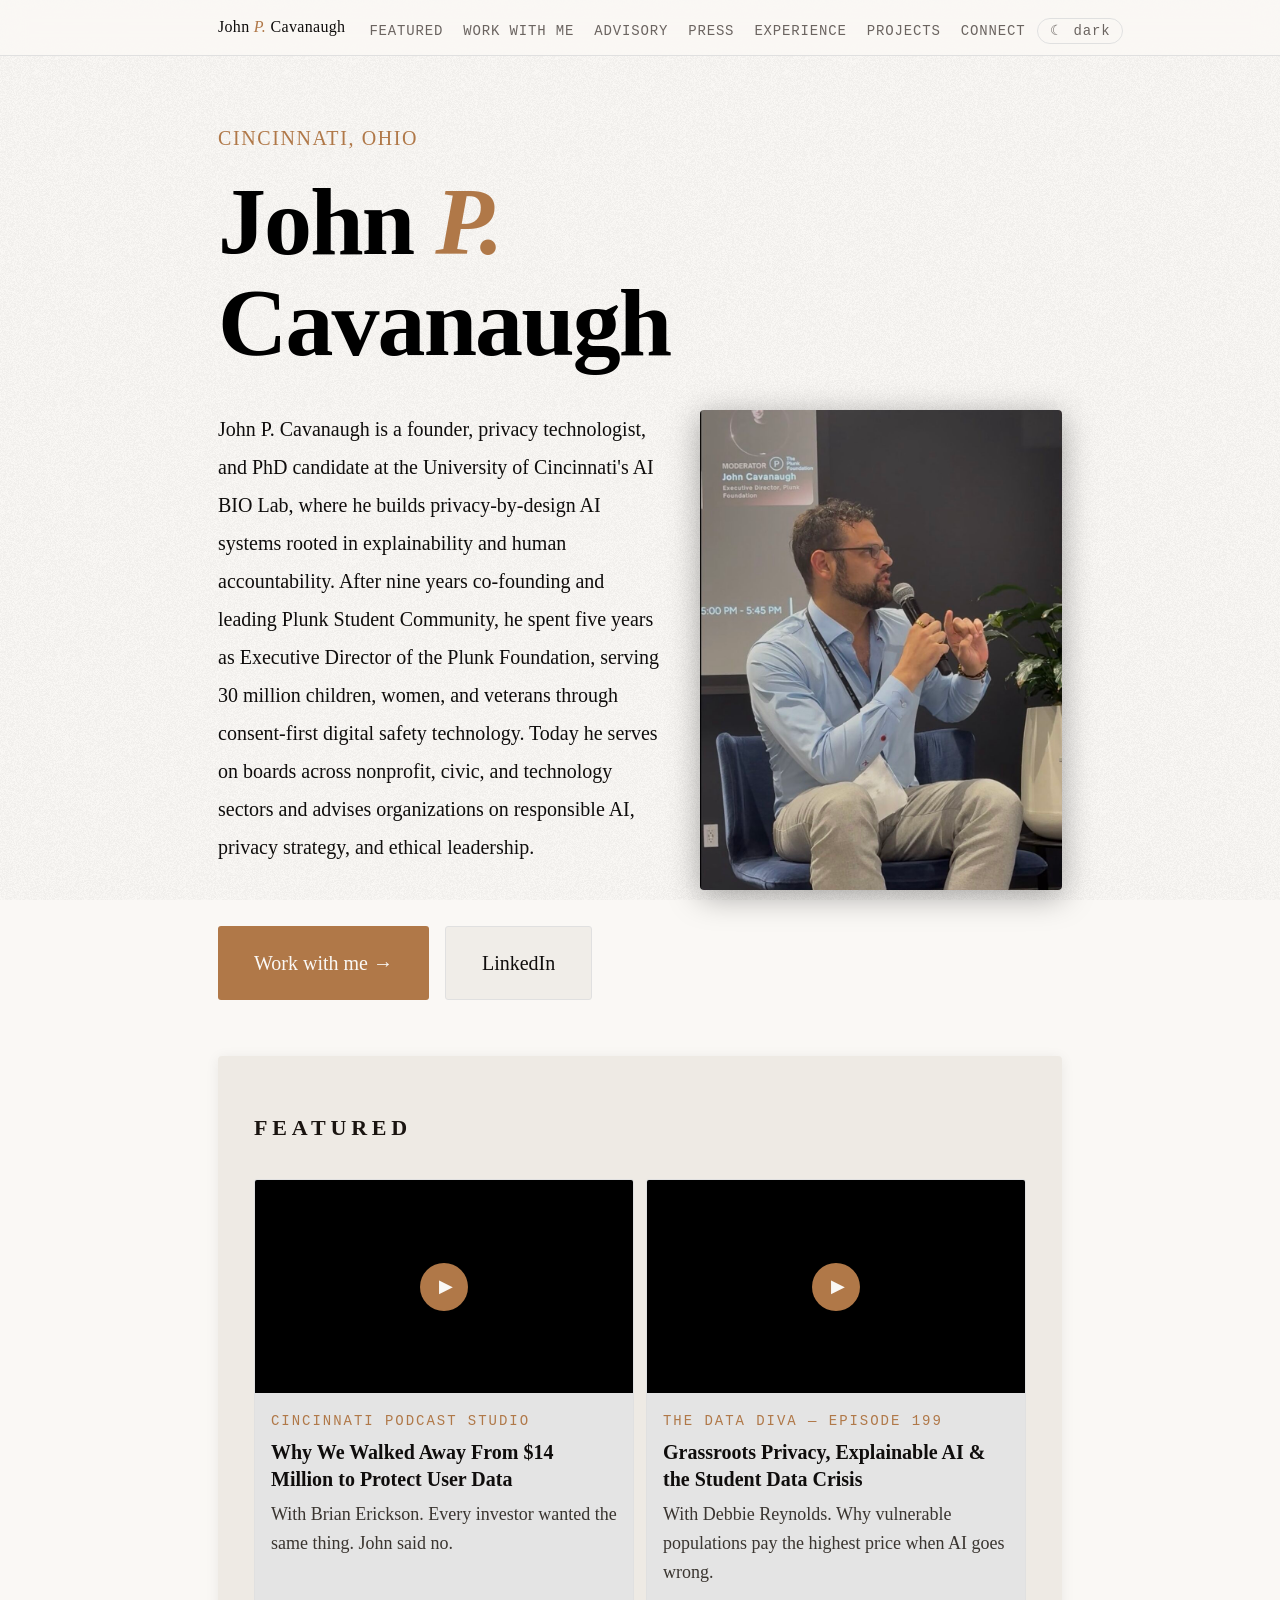
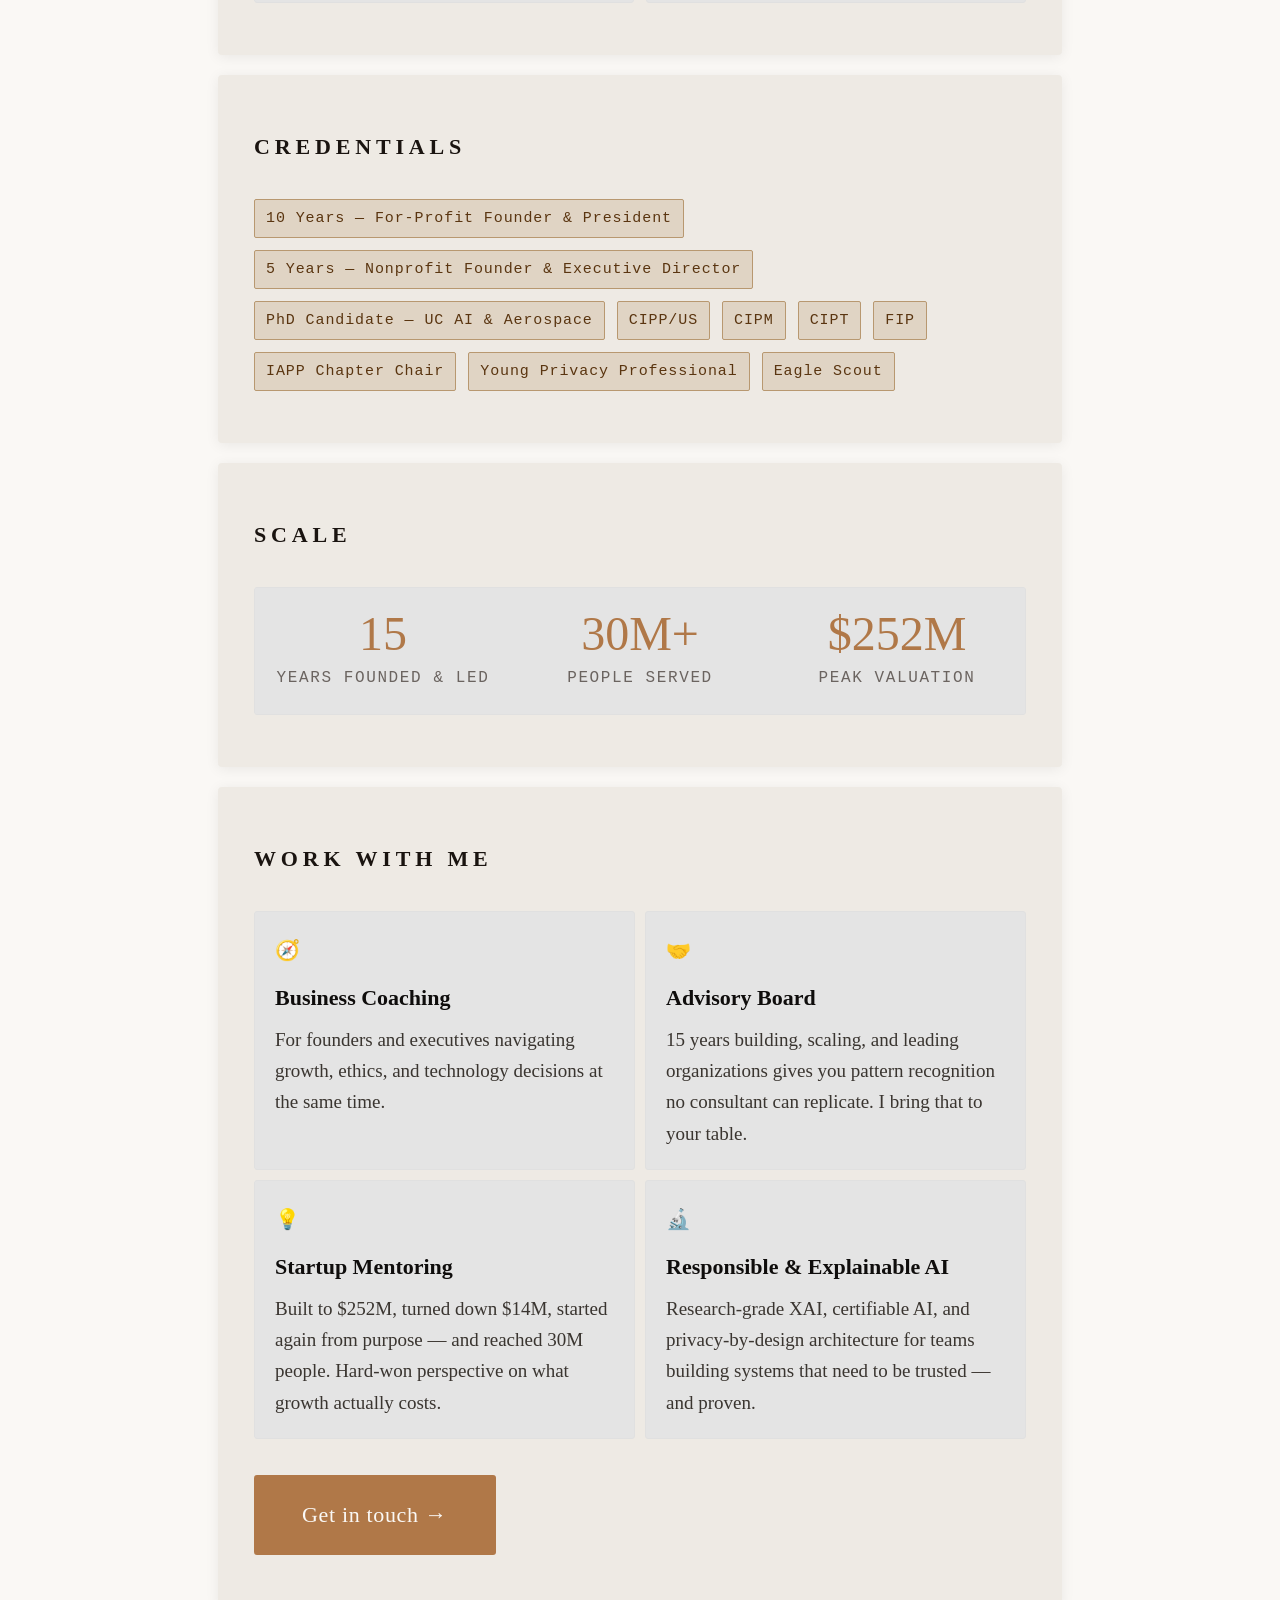
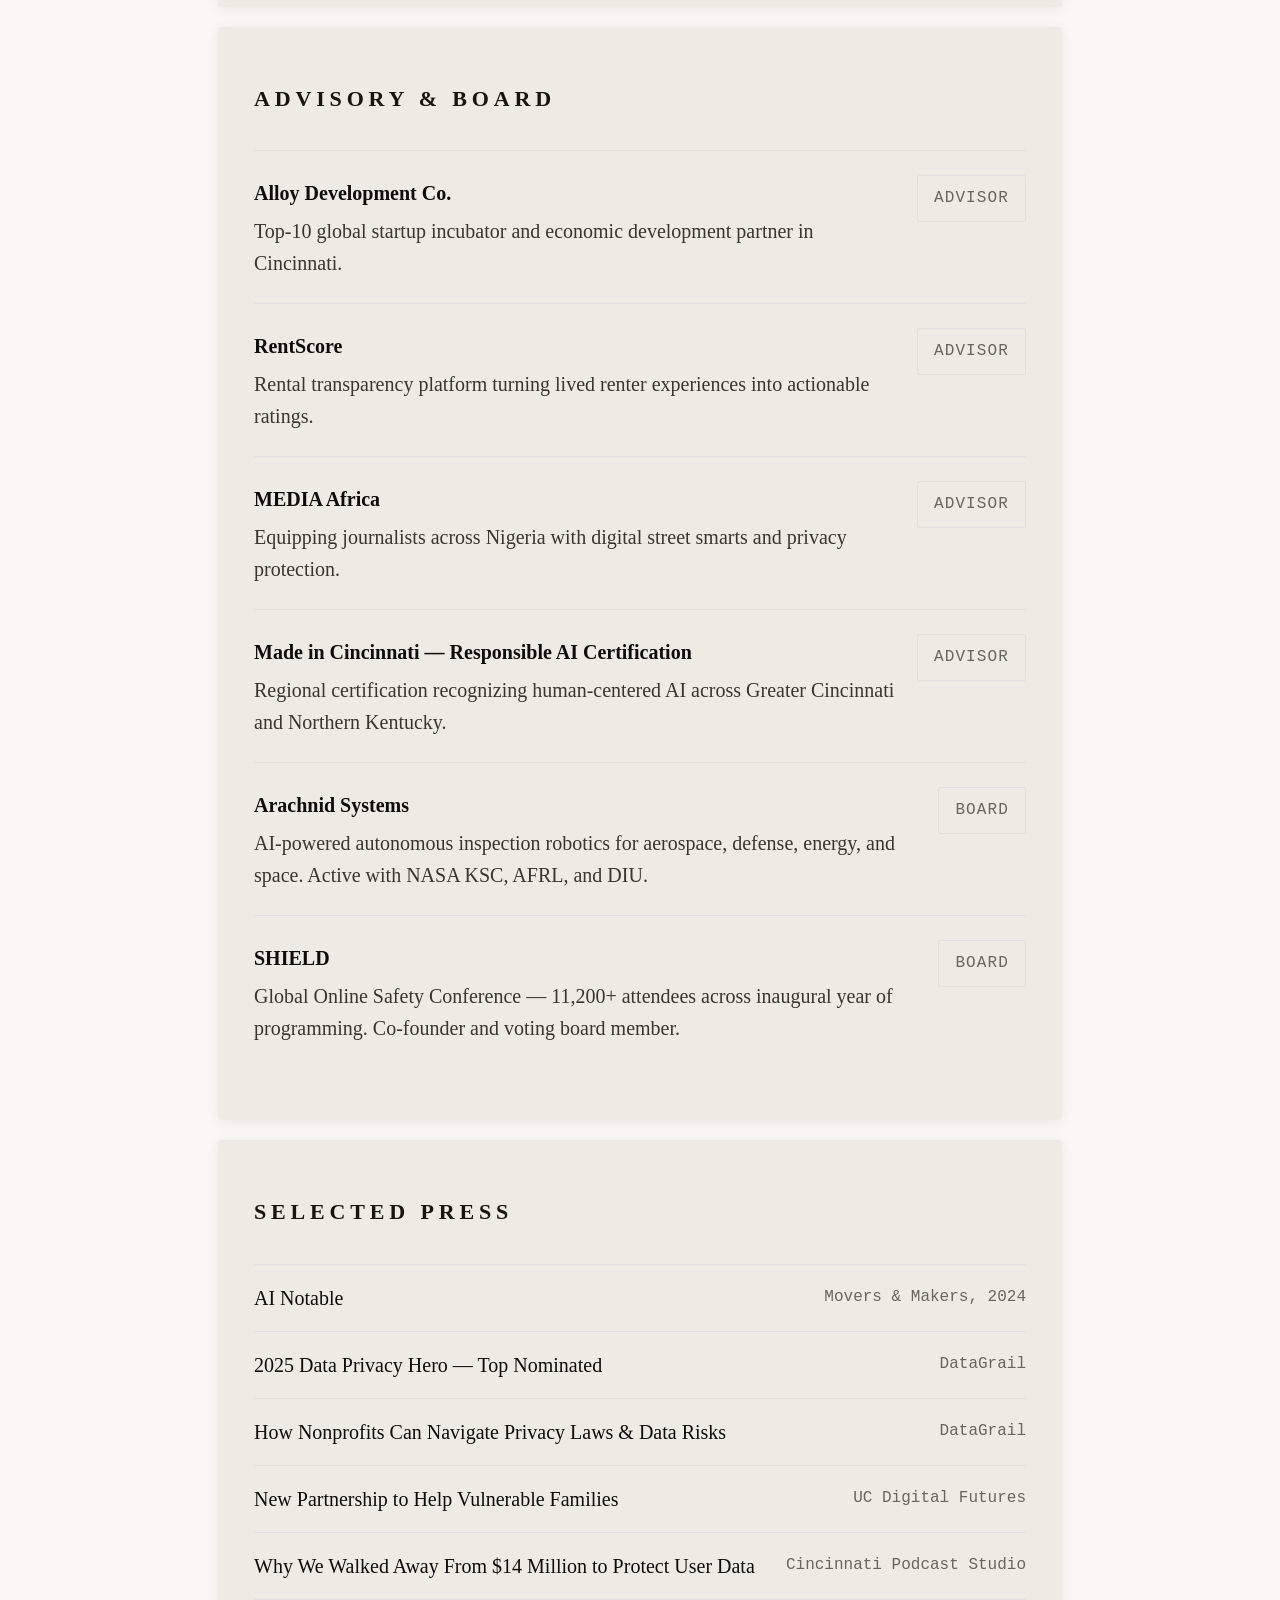
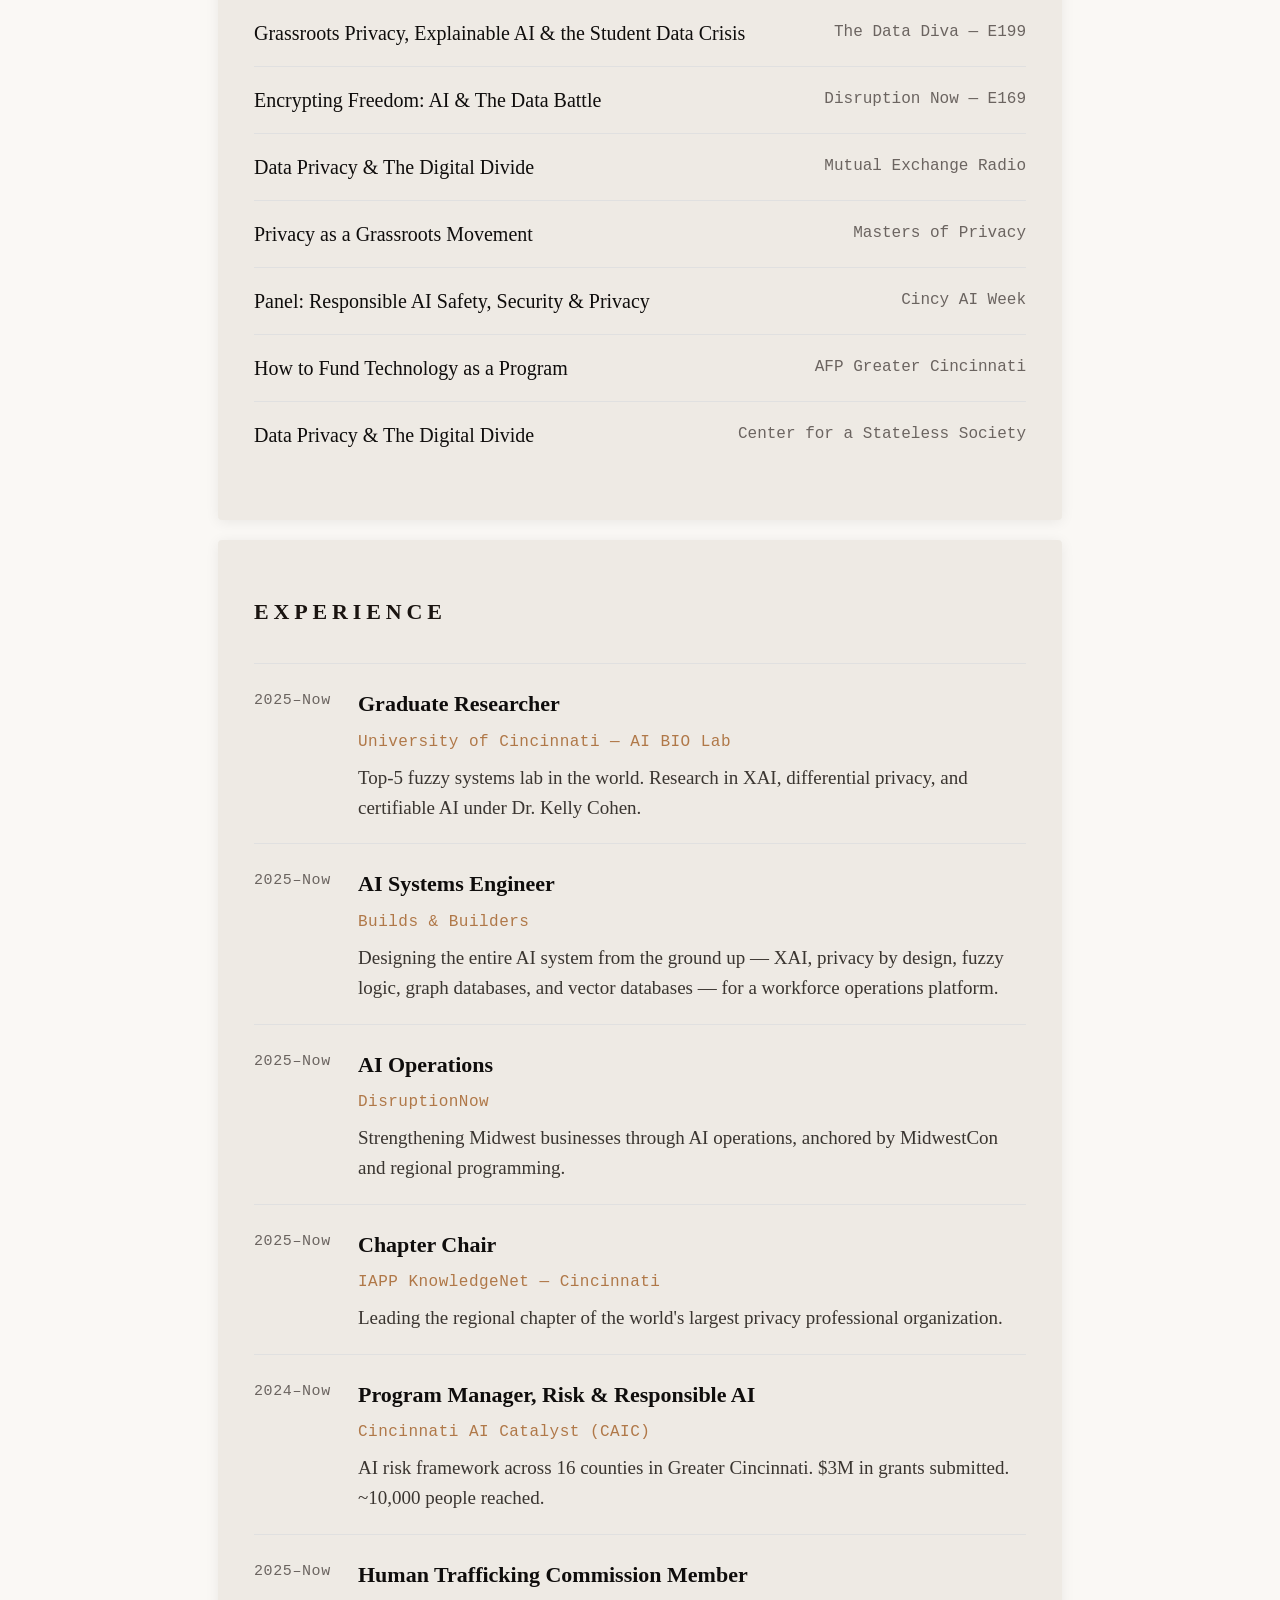
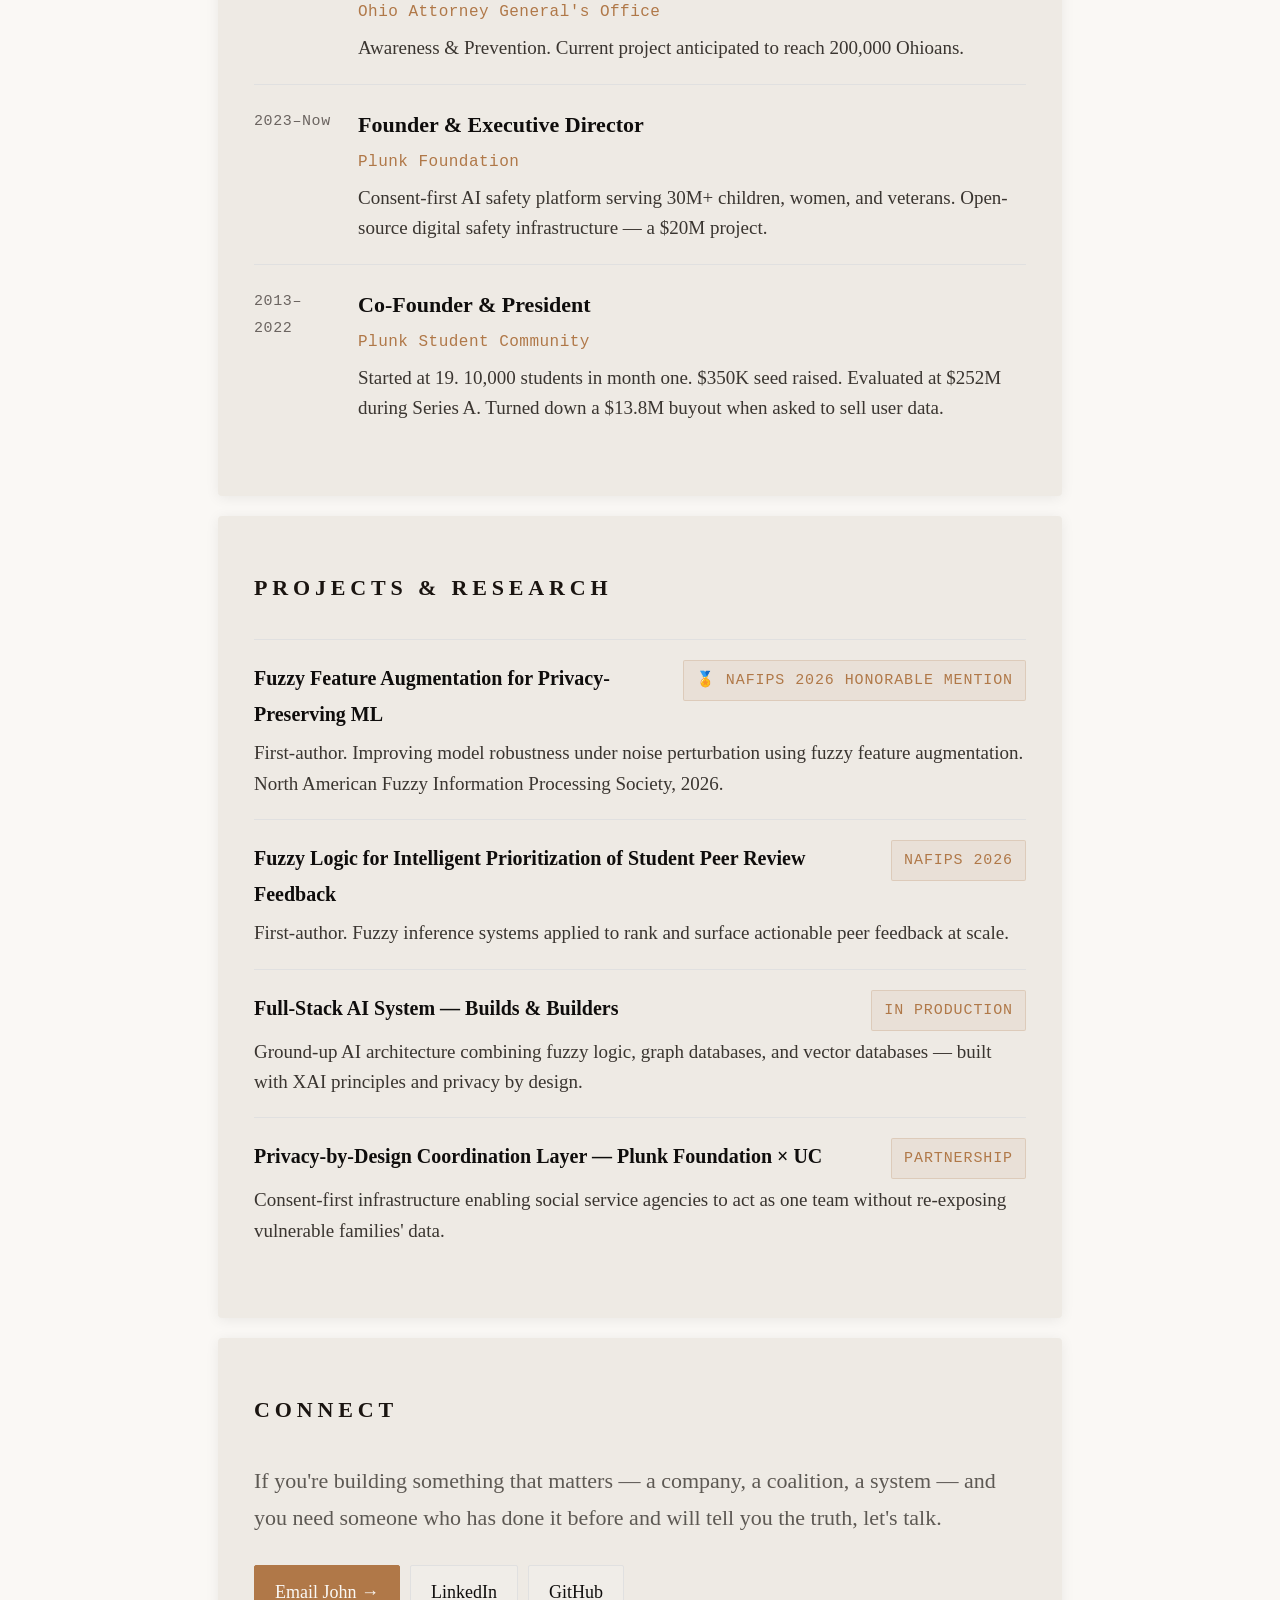
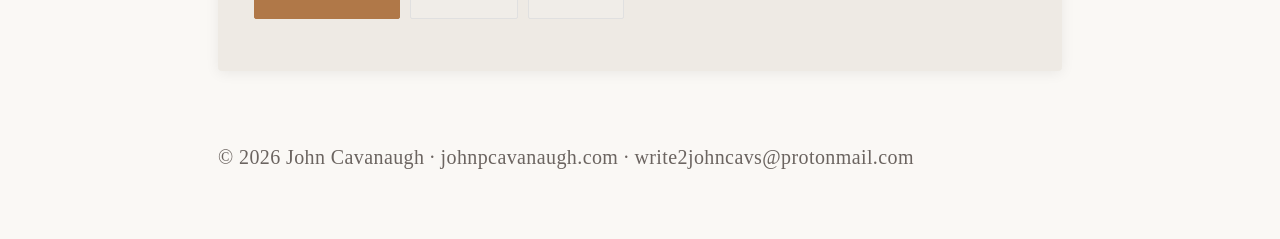
==== commit 02f1bcec: "font sizing, fixed links, , nav bar" ====
--- a/index.html
+++ b/index.html
@@ -6,7 +6,7 @@
   <title>John Cavanaugh</title>
   <meta name="description" content="John P. Cavanaugh is a founder, privacy technologist, and PhD candidate at the University of Cincinnati's AI BIO Lab. After founding Plunk Student Community and the Plunk Foundation, he now builds privacy-by-design AI systems and advises organizations on responsible AI and ethical leadership." />
   <link rel="canonical" href="https://johnpcavanaugh.com/" />
- 
+
   <script type="application/ld+json">
   {
     "@context": "https://schema.org",
@@ -31,14 +31,15 @@
     "hasCredential": [
       { "@type": "EducationalOccupationalCredential", "name": "Certified Information Privacy Manager (CIPM)" },
       { "@type": "EducationalOccupationalCredential", "name": "Certified Information Privacy Technologist (CIPT)" },
-      { "@type": "EducationalOccupationalCredential", "name": "Certified Information Privacy Professional / United States (CIPP/US)" }
+      { "@type": "EducationalOccupationalCredential", "name": "Certified Information Privacy Professional / United States (CIPP/US)" },
+      { "@type": "EducationalOccupationalCredential", "name": "Fellow of Information Privacy (FIP)" }
     ],
     "knowsAbout": ["Fuzzy Logic Systems","Explainable AI","Certifiable AI","Privacy-Preserving Machine Learning","Differential Privacy","AI Governance","LLMOps","Retrieval-Augmented Generation","AI Safety","Digital Child Safety","Responsible AI","Business Coaching","Startup Mentoring"],
     "alumniOf": { "@type": "CollegeOrUniversity", "name": "University of Cincinnati" },
     "sameAs": ["https://www.linkedin.com/in/privacy-evangelist","https://github.com/JetHayes"]
   }
   </script>
- 
+
   <style>
     :root {
       --bg:      #1c1917;
@@ -53,8 +54,9 @@
       --serif:   'Garamond', 'Georgia', 'Times New Roman', serif;
       --sans:    system-ui, -apple-system, 'Segoe UI', sans-serif;
       --mono:    'Courier New', 'Courier', monospace;
-    }
- 
+      --nav-h:   56px;
+    }
+
     [data-theme="light"] {
       --bg:      #faf8f5;
       --surface: #f0ede8;
@@ -66,37 +68,37 @@
       --accent2: rgba(176,120,72,0.08);
       --accent3: rgba(176,120,72,0.2);
     }
- 
+
     [data-theme="light"] .pod-card,
     [data-theme="light"] .service-card,
     [data-theme="light"] .stat,
     [data-theme="light"] .stats-row {
       background: #e4e4e4;
     }
- 
+
     [data-theme="light"] .cred-tag {
       background: #e0d4c4;
       border-color: #b89870;
       color: #5a3510;
     }
- 
+
     [data-theme="light"] a.cred-tag:hover {
       background: #cfc0a8;
     }
- 
+
     [data-theme="light"] h1 {
       font-size: clamp(3.5rem, 8vw, 6rem);
       font-weight: 600;
       color: #000000;
       letter-spacing: -0.02em;
     }
- 
+
     [data-theme="light"] .section-label {
       font-weight: 600;
       color: #1a1410;
       letter-spacing: 0.22em;
     }
- 
+
     [data-theme="light"] .tl-role,
     [data-theme="light"] .advisory-name,
     [data-theme="light"] .project-title,
@@ -105,7 +107,7 @@
       font-weight: 600;
       color: #0f0d0c;
     }
- 
+
     [data-theme="light"] .tl-desc,
     [data-theme="light"] .advisory-desc,
     [data-theme="light"] .service-desc,
@@ -114,18 +116,23 @@
     [data-theme="light"] .connect-desc {
       color: #3a3530;
     }
- 
+
     [data-theme="light"] section {
       background: #eeeae4;
       box-shadow: 0 2px 14px rgba(0,0,0,0.07);
       border: none;
     }
- 
+
     [data-theme="light"] .wrap {
       position: relative;
       z-index: 1;
     }
- 
+
+    [data-theme="light"] .site-nav {
+      background: rgba(250,248,245,0.92);
+      border-bottom-color: #e0e0e0;
+    }
+
     #grain-overlay {
       display: none;
       position: fixed;
@@ -134,14 +141,14 @@
       z-index: 9999;
       opacity: 0.12;
     }
- 
+
     [data-theme="light"] #grain-overlay {
       display: block;
     }
- 
+
     *, *::before, *::after { box-sizing: border-box; margin: 0; padding: 0; }
-    html { scroll-behavior: smooth; }
- 
+    html { scroll-behavior: smooth; scroll-padding-top: calc(var(--nav-h) + 12px); }
+
     body {
       background: var(--bg);
       color: var(--ink);
@@ -151,33 +158,150 @@
       font-size: 24px;
       -webkit-font-smoothing: antialiased;
       transition: background 0.2s, color 0.2s;
-    }
- 
-    .wrap { max-width: 900px; margin: 0 auto; padding: 0 28px; }
- 
-    /* Theme toggle */
+      padding-top: var(--nav-h);
+    }
+
+    /* ── NAV ── */
+    .site-nav {
+      position: fixed;
+      top: 0;
+      left: 0;
+      right: 0;
+      height: var(--nav-h);
+      background: rgba(28,25,23,0.92);
+      backdrop-filter: blur(12px);
+      -webkit-backdrop-filter: blur(12px);
+      border-bottom: 1px solid var(--border);
+      z-index: 200;
+      display: flex;
+      align-items: center;
+    }
+
+    .nav-inner {
+      max-width: 900px;
+      margin: 0 auto;
+      padding: 0 28px;
+      width: 100%;
+      display: flex;
+      align-items: center;
+      justify-content: space-between;
+      gap: 16px;
+    }
+
+    .nav-logo {
+      font-family: var(--serif);
+      font-size: 16px;
+      font-weight: 500;
+      color: var(--ink);
+      text-decoration: none;
+      letter-spacing: 0.02em;
+      white-space: nowrap;
+      flex-shrink: 0;
+    }
+
+    .nav-logo span { color: var(--accent); font-style: italic; }
+
+    .nav-links {
+      display: flex;
+      align-items: center;
+      gap: 4px;
+      list-style: none;
+      flex-wrap: nowrap;
+    }
+
+    .nav-links a {
+      font-family: var(--mono);
+      font-size: 14px;
+      letter-spacing: 0.06em;
+      text-transform: uppercase;
+      color: var(--muted);
+      text-decoration: none;
+      padding: 5px 8px;
+      border-radius: 2px;
+      transition: color 0.15s, background 0.15s;
+      white-space: nowrap;
+    }
+
+    .nav-links a:hover {
+      color: var(--accent);
+      background: var(--accent2);
+    }
+
+    .nav-right {
+      display: flex;
+      align-items: center;
+      gap: 8px;
+      flex-shrink: 0;
+    }
+
     .theme-toggle {
-      position: fixed;
-      top: 20px;
-      right: 20px;
-      background: var(--surface);
+      background: transparent;
       border: 1px solid var(--border);
       border-radius: 20px;
-      padding: 6px 12px;
+      padding: 5px 12px;
       cursor: pointer;
       font-family: var(--mono);
-      font-size: 13px;
+      font-size: 14px;
       color: var(--muted);
       letter-spacing: 0.06em;
       transition: border-color 0.15s, color 0.15s;
-      z-index: 100;
-    }
- 
+      white-space: nowrap;
+      line-height: 1;
+    }
+
     .theme-toggle:hover { border-color: var(--accent); color: var(--accent); }
- 
+
+    /* Hamburger */
+    .nav-hamburger {
+      display: none;
+      background: none;
+      border: 1px solid var(--border);
+      border-radius: 3px;
+      padding: 6px 8px;
+      cursor: pointer;
+      color: var(--muted);
+      font-size: 16px;
+      line-height: 1;
+    }
+
+    /* Mobile drawer */
+    .nav-drawer {
+      display: none;
+      position: fixed;
+      top: var(--nav-h);
+      left: 0;
+      right: 0;
+      background: var(--surface);
+      border-bottom: 1px solid var(--border);
+      z-index: 199;
+      padding: 16px 28px 20px;
+      flex-direction: column;
+      gap: 2px;
+    }
+
+    .nav-drawer.open { display: flex; }
+
+    .nav-drawer a {
+      font-family: var(--mono);
+      font-size: 16px;
+      letter-spacing: 0.08em;
+      text-transform: uppercase;
+      color: var(--muted);
+      text-decoration: none;
+      padding: 10px 0;
+      border-bottom: 1px solid var(--border);
+      transition: color 0.15s;
+    }
+
+    .nav-drawer a:last-child { border-bottom: none; }
+    .nav-drawer a:hover { color: var(--accent); }
+
+    /* ── LAYOUT ── */
+    .wrap { max-width: 900px; margin: 0 auto; padding: 0 28px; }
+
     /* Header */
-    header { padding: 80px 0 56px; }
- 
+    header { padding: 64px 0 56px; }
+
     .eyebrow {
       font-family: var(--serif);
       font-size: 20px;
@@ -187,7 +311,7 @@
       color: var(--accent);
       margin-bottom: 16px;
     }
- 
+
     h1 {
       font-family: var(--serif);
       font-size: clamp(3.5rem, 8vw, 6rem);
@@ -197,12 +321,77 @@
       color: var(--ink);
       margin-bottom: 36px;
     }
- 
+
     h1 em { font-style: italic; color: var(--accent); }
- 
+
     .bio { font-size: 20px; font-weight: 400; color: var(--ink); line-height: 1.9; font-family: var(--serif); }
     .bio strong { font-weight: 700; color: var(--accent); font-style: normal; }
- 
+
+    .header-grid {
+      display: grid;
+      grid-template-columns: 1.1fr 0.9fr;
+      gap: 40px;
+      align-items: stretch;
+      margin-top: 32px;
+    }
+
+    .header-photo {
+      position: relative;
+      min-height: 480px;
+    }
+
+    .header-photo img {
+      position: absolute;
+      inset: 0;
+      width: 100%;
+      height: 100%;
+      object-fit: cover;
+      object-position: center 8%;
+      border-radius: 4px;
+      box-shadow: 0 6px 32px rgba(0,0,0,0.35);
+      display: block;
+    }
+
+    .header-cta {
+      margin-top: 36px;
+      display: flex;
+      gap: 16px;
+      flex-wrap: wrap;
+    }
+
+    .btn-primary {
+      display: inline-flex;
+      align-items: center;
+      padding: 18px 36px;
+      background: var(--accent);
+      color: var(--bg);
+      text-decoration: none;
+      font-family: var(--serif);
+      font-size: 20px;
+      font-weight: 500;
+      border-radius: 3px;
+      transition: opacity 0.15s;
+    }
+
+    .btn-primary:hover { opacity: 0.85; }
+
+    .btn-secondary {
+      display: inline-flex;
+      align-items: center;
+      padding: 18px 36px;
+      border: 1px solid var(--border);
+      color: var(--ink);
+      text-decoration: none;
+      font-family: var(--serif);
+      font-size: 20px;
+      font-weight: 500;
+      border-radius: 3px;
+      background: var(--surface);
+      transition: opacity 0.15s;
+    }
+
+    .btn-secondary:hover { opacity: 0.7; }
+
     /* Sections */
     section {
       padding: 52px 36px;
@@ -212,7 +401,7 @@
       border: none;
       box-shadow: 0 3px 18px rgba(0,0,0,0.22);
     }
- 
+
     .section-label {
       font-family: var(--serif);
       font-size: 22px;
@@ -222,10 +411,10 @@
       color: var(--muted);
       margin-bottom: 32px;
     }
- 
-    /* Featured podcasts */
+
+    /* Featured */
     .pod-pair { display: grid; grid-template-columns: 1fr 1fr; gap: 12px; }
- 
+
     .pod-card {
       display: flex;
       flex-direction: column;
@@ -237,38 +426,30 @@
       background: var(--surface);
       transition: border-color 0.15s;
     }
- 
+
     .pod-card:hover { border-color: var(--accent); }
- 
+
     .pod-thumb {
       position: relative;
       width: 100%;
       aspect-ratio: 16/9;
       background: #000;
     }
- 
-    .pod-thumb iframe {
-      position: absolute;
-      inset: 0;
-      width: 100%;
-      height: 100%;
-      border: none;
-    }
- 
+
     .pod-thumb a {
       display: block;
       position: absolute;
       inset: 0;
       text-decoration: none;
     }
- 
+
     .pod-thumb img {
       width: 100%;
       height: 100%;
       object-fit: cover;
       opacity: 0.85;
     }
- 
+
     .pod-play {
       position: absolute;
       inset: 0;
@@ -276,7 +457,7 @@
       align-items: center;
       justify-content: center;
     }
- 
+
     .pod-play span {
       width: 48px;
       height: 48px;
@@ -289,26 +470,26 @@
       color: var(--bg);
       padding-left: 3px;
     }
- 
+
     .pod-info { padding: 16px; display: flex; flex-direction: column; gap: 5px; }
- 
+
     .pod-eyebrow {
       font-family: var(--mono);
-      font-size: 10px;
+      font-size: 14px;
       letter-spacing: 0.14em;
       text-transform: uppercase;
       color: var(--accent);
     }
- 
-    .pod-title { font-size: 18px; font-weight: 500; color: var(--ink); line-height: 1.35; font-family: var(--serif); }
-    .pod-desc { font-family: var(--serif); font-size: 17px; font-weight: 500; color: var(--muted); line-height: 1.6; margin-top: 2px; }
- 
+
+    .pod-title { font-size: 20px; font-weight: 500; color: var(--ink); line-height: 1.35; font-family: var(--serif); }
+    .pod-desc { font-family: var(--serif); font-size: 18px; font-weight: 500; color: var(--muted); line-height: 1.6; margin-top: 2px; }
+
     /* Credentials */
     .cred-strip { display: flex; flex-wrap: wrap; gap: 12px; }
- 
+
     .cred-tag {
       font-family: var(--mono);
-      font-size: 11px;
+      font-size: 15px;
       letter-spacing: 0.06em;
       color: var(--accent);
       background: var(--accent2);
@@ -318,9 +499,9 @@
       text-decoration: none;
       transition: background 0.15s, border-color 0.15s;
     }
- 
+
     a.cred-tag:hover { background: var(--accent3); border-color: var(--accent); }
- 
+
     /* Stats */
     .stats-row {
       display: grid;
@@ -331,9 +512,9 @@
       border-radius: 3px;
       overflow: hidden;
     }
- 
+
     .stat { background: var(--surface); padding: 22px 16px; text-align: center; }
- 
+
     .stat-number {
       font-family: var(--serif);
       font-size: 3rem;
@@ -342,31 +523,29 @@
       line-height: 1;
       margin-bottom: 6px;
     }
- 
+
     .stat-label {
       font-family: var(--mono);
-      font-size: 13px;
+      font-size: 16px;
       letter-spacing: 0.1em;
       text-transform: uppercase;
       color: var(--muted);
     }
- 
+
     /* Services */
     .services-grid { display: grid; grid-template-columns: 1fr 1fr; gap: 10px; }
- 
+
     .service-card {
       border: 1px solid var(--border);
       border-radius: 3px;
       padding: 20px;
       background: var(--surface);
     }
- 
+
     .service-icon { font-size: 20px; margin-bottom: 10px; }
- 
-    .service-name { font-size: 20px; font-weight: 500; color: var(--ink); margin-bottom: 6px; font-family: var(--serif); }
- 
-    .service-desc { font-family: var(--serif); font-size: 17px; font-weight: 500; color: var(--muted); line-height: 1.65; }
- 
+    .service-name { font-size: 22px; font-weight: 500; color: var(--ink); margin-bottom: 6px; font-family: var(--serif); }
+    .service-desc { font-family: var(--serif); font-size: 19px; font-weight: 500; color: var(--muted); line-height: 1.65; }
+
     .service-cta {
       display: inline-block;
       margin-top: 36px;
@@ -381,12 +560,12 @@
       letter-spacing: 0.03em;
       transition: opacity 0.15s;
     }
- 
+
     .service-cta:hover { opacity: 0.88; }
- 
+
     /* Timeline */
     .timeline { display: flex; flex-direction: column; }
- 
+
     .tl-item {
       display: grid;
       grid-template-columns: 80px 1fr;
@@ -394,32 +573,32 @@
       padding: 20px 0;
       border-top: 1px solid var(--border);
     }
- 
+
     .tl-item:last-child { border-bottom: none; }
- 
+
     .tl-year {
       font-family: var(--mono);
-      font-size: 11px;
+      font-size: 15px;
       color: var(--muted);
       padding-top: 3px;
       letter-spacing: 0.04em;
     }
- 
-    .tl-role { font-size: 20px; font-weight: 500; color: var(--ink); margin-bottom: 4px; font-family: var(--serif); }
- 
+
+    .tl-role { font-size: 22px; font-weight: 500; color: var(--ink); margin-bottom: 4px; font-family: var(--serif); }
+
     .tl-org {
-      font-size: 12.5px;
+      font-size: 16px;
       color: var(--accent);
       font-family: var(--mono);
       letter-spacing: 0.03em;
       margin-bottom: 6px;
     }
- 
-    .tl-desc { font-size: 18px; font-weight: 500; color: var(--muted); line-height: 1.6; font-family: var(--serif); }
- 
+
+    .tl-desc { font-size: 19px; font-weight: 500; color: var(--muted); line-height: 1.6; font-family: var(--serif); }
+
     /* Advisory */
     .advisory-grid { display: flex; flex-direction: column; }
- 
+
     .advisory-item {
       display: grid;
       grid-template-columns: 1fr auto;
@@ -430,21 +609,21 @@
       text-decoration: none;
       color: inherit;
     }
- 
+
     .advisory-item:last-child { border-bottom: none; }
-    .advisory-item:hover .advisory-name { color: var(--accent); }
- 
+    a.advisory-item:hover .advisory-name { color: var(--accent); }
+
     .advisory-name {
       font-family: var(--serif);
-      font-size: 17px;
+      font-size: 20px;
       font-weight: 500;
       color: var(--ink);
       margin-bottom: 4px;
       transition: color 0.15s;
     }
- 
+
     .advisory-desc { font-family: var(--serif); font-size: 20px; font-weight: 500; color: var(--muted); line-height: 1.6; grid-column: 1; }
- 
+
     .advisory-tag {
       font-family: var(--mono);
       font-size: 16px;
@@ -457,12 +636,12 @@
       white-space: nowrap;
       align-self: start;
     }
- 
+
     /* Projects */
     .project-list { display: flex; flex-direction: column; }
     .project { border-top: 1px solid var(--border); padding: 20px 0; }
     .project:last-child { border-bottom: none; }
- 
+
     .project-header {
       display: flex;
       justify-content: space-between;
@@ -470,21 +649,21 @@
       gap: 16px;
       margin-bottom: 6px;
     }
- 
+
     .project-title {
       font-family: var(--serif);
-      font-size: 17px;
+      font-size: 20px;
       font-weight: 500;
       color: var(--ink);
       text-decoration: none;
       transition: color 0.15s;
     }
- 
+
     .project-title:hover { color: var(--accent); }
- 
+
     .project-badge {
       font-family: var(--mono);
-      font-size: 13px;
+      font-size: 15px;
       letter-spacing: 0.06em;
       text-transform: uppercase;
       color: var(--accent);
@@ -495,15 +674,16 @@
       white-space: nowrap;
       flex-shrink: 0;
     }
- 
-    .project-desc { font-size: 18px; font-weight: 500; color: var(--muted); line-height: 1.6; font-family: var(--serif); }
- 
+
+    .project-desc { font-size: 19px; font-weight: 500; color: var(--muted); line-height: 1.6; font-family: var(--serif); }
+
     /* Press */
     .press-list { list-style: none; }
     .press-list li { border-top: 1px solid var(--border); }
     .press-list li:last-child { border-bottom: none; }
- 
-    .press-list a { font-family: var(--serif);
+
+    .press-list a {
+      font-family: var(--serif);
       display: flex;
       justify-content: space-between;
       align-items: center;
@@ -511,27 +691,27 @@
       padding: 15px 0;
       color: var(--ink);
       text-decoration: none;
-      font-size: 19px;
+      font-size: 20px;
       transition: color 0.15s;
     }
- 
+
     .press-list a:hover { color: var(--accent); }
- 
+
     .pub {
       font-family: var(--mono);
-      font-size: 13px;
+      font-size: 16px;
       color: var(--muted);
       white-space: nowrap;
       flex-shrink: 0;
       transition: color 0.15s;
     }
- 
+
     .press-list a:hover .pub { color: var(--accent); }
- 
+
     /* Connect */
     .connect-desc { font-family: var(--serif); font-size: 22px; font-weight: 500; color: var(--ink); opacity: 0.8; margin-bottom: 28px; line-height: 1.7; }
     .social-links { display: flex; flex-wrap: wrap; gap: 10px; }
- 
+
     .social-links a {
       display: inline-flex;
       align-items: center;
@@ -540,30 +720,32 @@
       border-radius: 2px;
       color: var(--ink);
       text-decoration: none;
-      font-size: 14px;
+      font-size: 18px;
       background: var(--surface);
       transition: border-color 0.15s, color 0.15s;
     }
- 
+
     .social-links a:hover { border-color: var(--accent); color: var(--accent); }
- 
+
     /* Footer */
     footer { padding: 48px 0 64px; }
- 
+
     footer p {
       font-family: var(--serif);
-      font-size: 18px;
+      font-size: 20px;
       font-weight: 500;
       color: var(--muted);
       letter-spacing: 0.02em;
     }
- 
+
+    /* ── RESPONSIVE ── */
     @media (max-width: 720px) {
-      .header-grid { grid-template-columns: 1fr !important; }
-      .header-photo { display: none; }
+      .nav-links { display: none; }
+      .nav-hamburger { display: block; }
+      .header-grid { grid-template-columns: 1fr; }
+      .header-photo { min-height: 280px; }
       h1 { font-size: 3rem; }
-      header { padding: 56px 0 40px; }
-      header > div[style*="grid"] { grid-template-columns: 1fr !important; }
+      header { padding: 40px 0 40px; }
       .stats-row { grid-template-columns: 1fr; }
       .pod-pair { grid-template-columns: 1fr; }
       .services-grid { grid-template-columns: 1fr; }
@@ -571,27 +753,58 @@
       .tl-year { padding-top: 0; }
       .advisory-item { grid-template-columns: 1fr; }
       .advisory-tag { justify-self: start; margin-top: 4px; }
-      .theme-toggle { top: 12px; right: 12px; }
-    }
- 
+      section { padding: 36px 20px; }
+    }
+
     @media (prefers-reduced-motion: reduce) { * { transition: none !important; } }
   </style>
 </head>
 <body>
- 
-<button class="theme-toggle" onclick="toggleTheme()" aria-label="Toggle light/dark mode">
-  <span id="theme-label">☀ light</span>
-</button>
- 
+
+<!-- ── STICKY NAV ── -->
+<nav class="site-nav" role="navigation" aria-label="Main navigation">
+  <div class="nav-inner">
+    <a class="nav-logo" href="#top">John <span>P.</span> Cavanaugh</a>
+    <ul class="nav-links">
+      <li><a href="#featured">Featured</a></li>
+      <li><a href="#work">Work With Me</a></li>
+      <li><a href="#advisory">Advisory</a></li>
+      <li><a href="#press">Press</a></li>
+      <li><a href="#experience">Experience</a></li>
+      <li><a href="#projects">Projects</a></li>
+      <li><a href="#connect">Connect</a></li>
+      <li>
+        <button class="theme-toggle" onclick="toggleTheme()" aria-label="Toggle light/dark mode">
+          <span id="theme-label">☀ light</span>
+        </button>
+      </li>
+    </ul>
+    <div class="nav-right">
+      <button class="nav-hamburger" onclick="toggleDrawer()" aria-label="Open menu" aria-expanded="false" id="hamburger">☰</button>
+    </div>
+  </div>
+</nav>
+
+<!-- Mobile drawer -->
+<div class="nav-drawer" id="nav-drawer" role="menu">
+  <a href="#featured" onclick="closeDrawer()">Featured</a>
+  <a href="#work" onclick="closeDrawer()">Work With Me</a>
+  <a href="#advisory" onclick="closeDrawer()">Advisory</a>
+  <a href="#press" onclick="closeDrawer()">Press</a>
+  <a href="#experience" onclick="closeDrawer()">Experience</a>
+  <a href="#projects" onclick="closeDrawer()">Projects</a>
+  <a href="#connect" onclick="closeDrawer()">Connect</a>
+</div>
+
 <canvas id="grain-overlay"></canvas>
- 
-<div class="wrap">
- 
-  <header style="padding: 80px 0 56px; margin-bottom: 20px;">
+
+<div class="wrap" id="top">
+
+  <header>
     <p class="eyebrow">Cincinnati, Ohio</p>
-    <h1>John <em style="color:var(--accent);font-style:italic;">P.</em><br>Cavanaugh</h1>
- 
-    <div style="display:grid;grid-template-columns:1.1fr 0.9fr;gap:40px;align-items:stretch;margin-top:32px;">
+    <h1>John <em>P.</em><br>Cavanaugh</h1>
+
+    <div class="header-grid">
       <div>
         <p class="bio">
           John P. Cavanaugh is a founder, privacy technologist, and PhD candidate
@@ -604,26 +817,22 @@
           civic, and technology sectors and advises organizations on responsible AI,
           privacy strategy, and ethical leadership.
         </p>
- 
-      </div>
-      <div style="position:relative;min-height:480px;">
+      </div>
+      <div class="header-photo">
         <img
           src="john-speaking.jpg"
           alt="John Cavanaugh moderating a panel on AI and privacy"
-          style="position:absolute;inset:0;width:100%;height:100%;object-fit:cover;object-position:center 8%;border-radius:4px;box-shadow:0 6px 32px rgba(0,0,0,0.35);display:block;"
         />
       </div>
     </div>
- 
-    <div style="margin-top: 36px; display: flex; gap: 16px; flex-wrap: wrap;">
-      <a href="mailto:write2johncavs@protonmail.com" style="display:inline-flex;align-items:center;padding:18px 36px;background:var(--accent);color:var(--bg);text-decoration:none;font-family:var(--serif);font-size:20px;font-weight:500;border-radius:3px;transition:opacity 0.15s;" onmouseover="this.style.opacity=0.85" onmouseout="this.style.opacity=1">Work with me →</a>
-      <a href="https://linkedin.com/in/privacy-evangelist" target="_blank" rel="noopener" style="display:inline-flex;align-items:center;padding:18px 36px;border:1px solid var(--border);color:var(--ink);text-decoration:none;font-family:var(--serif);font-size:20px;font-weight:500;border-radius:3px;background:var(--surface);transition:opacity 0.15s;" onmouseover="this.style.opacity=0.7" onmouseout="this.style.opacity=1">LinkedIn</a>
+
+    <div class="header-cta">
+      <a href="mailto:write2johncavs@protonmail.com?subject=Working%20Together" class="btn-primary">Work with me →</a>
+      <a href="https://linkedin.com/in/privacy-evangelist" target="_blank" rel="noopener" class="btn-secondary">LinkedIn</a>
     </div>
   </header>
- 
- 
- 
-  <section>
+
+  <section id="featured">
     <p class="section-label">Featured</p>
     <div class="pod-pair">
       <div class="pod-card">
@@ -654,21 +863,24 @@
       </div>
     </div>
   </section>
- 
-  <section>
+
+  <section id="credentials">
     <p class="section-label">Credentials</p>
     <div class="cred-strip">
       <span class="cred-tag">10 Years — For-Profit Founder &amp; President</span>
       <span class="cred-tag">5 Years — Nonprofit Founder &amp; Executive Director</span>
       <span class="cred-tag">PhD Candidate — UC AI &amp; Aerospace</span>
-      <a class="cred-tag" href="https://iapp.org/certify/cipm/" target="_blank" rel="noopener">CIPM</a>
-      <a class="cred-tag" href="https://iapp.org/certify/cipt/" target="_blank" rel="noopener">CIPT</a>
-      <a class="cred-tag" href="https://iapp.org/certify/cipp/us/" target="_blank" rel="noopener">CIPP/US</a>
+      <a class="cred-tag" href="https://www.credential.net/c76404ae-8de9-4aeb-b853-19fd685b3d37" target="_blank" rel="noopener">CIPP/US</a>
+      <a class="cred-tag" href="https://www.credential.net/16376e23-8e10-4ccb-8e09-62d6f15b857e" target="_blank" rel="noopener">CIPM</a>
+      <a class="cred-tag" href="https://www.credential.net/83e1e4d8-36cc-42f3-8522-982aa4b596c3?key=947ea2d0ea164d5d0a81768ec8a5e6b8d426b694019b7714230bb5966074ff7f" target="_blank" rel="noopener">CIPT</a>
+      <a class="cred-tag" href="https://www.credential.net/d85d261d-c602-4dd4-a391-4321b3347646" target="_blank" rel="noopener">FIP</a>
+      <a class="cred-tag" href="https://www.credential.net/47bea0bc-933a-44e1-ae7d-961a05f48c32?key=6ce0bf75d9eb1b9344caa9aa473f2eaa4c11196787595167bf7c9565c9cadac1" target="_blank" rel="noopener">IAPP Chapter Chair</a>
+      <a class="cred-tag" href="https://www.credential.net/10683ba7-6a8e-410c-ba45-be6eb2d8cf61?key=0fd58b057d6ad40b76d712292e933b1e907f1c2c2c1ce6a5abc78dd99dc8ec86" target="_blank" rel="noopener">Young Privacy Professional</a>
       <span class="cred-tag">Eagle Scout</span>
     </div>
   </section>
- 
-  <section>
+
+  <section id="scale">
     <p class="section-label">Scale</p>
     <div class="stats-row">
       <div class="stat">
@@ -685,8 +897,8 @@
       </div>
     </div>
   </section>
- 
-  <section>
+
+  <section id="work">
     <p class="section-label">Work With Me</p>
     <div class="services-grid">
       <div class="service-card">
@@ -710,10 +922,10 @@
         <div class="service-desc">Research-grade XAI, certifiable AI, and privacy-by-design architecture for teams building systems that need to be trusted — and proven.</div>
       </div>
     </div>
-    <a class="service-cta" href="mailto:write2johncavs@protonmail.com">Get in touch →</a>
+    <a class="service-cta" href="mailto:write2johncavs@protonmail.com?subject=Working%20Together">Get in touch →</a>
   </section>
- 
-  <section>
+
+  <section id="advisory">
     <p class="section-label">Advisory &amp; Board</p>
     <div class="advisory-grid">
       <a class="advisory-item" href="https://alloydev.org" target="_blank" rel="noopener">
@@ -730,28 +942,28 @@
         </div>
         <span class="advisory-tag">Advisor</span>
       </a>
-      <a class="advisory-item" style="cursor:default;">
+      <div class="advisory-item">
         <div>
           <div class="advisory-name">MEDIA Africa</div>
           <div class="advisory-desc">Equipping journalists across Nigeria with digital street smarts and privacy protection.</div>
         </div>
         <span class="advisory-tag">Advisor</span>
-      </a>
-      <div class="advisory-item" href="https://www.madeincincinnati.co/" target="_blank" rel="noopener"> 
+      </div>
+      <a class="advisory-item" href="https://www.madeincincinnati.co/" target="_blank" rel="noopener">
         <div>
           <div class="advisory-name">Made in Cincinnati — Responsible AI Certification</div>
           <div class="advisory-desc">Regional certification recognizing human-centered AI across Greater Cincinnati and Northern Kentucky.</div>
         </div>
         <span class="advisory-tag">Advisor</span>
-      </div>
+      </a>
       <a class="advisory-item" href="https://arachnidsys.com/" target="_blank" rel="noopener">
         <div>
           <div class="advisory-name">Arachnid Systems</div>
-          <div class="advisory-desc">AI-powered autonomous inspection robotics for aerospace, defense, energy, and space. Active with NASA KSC, AFRL, and DIU. Board member.</div>
+          <div class="advisory-desc">AI-powered autonomous inspection robotics for aerospace, defense, energy, and space. Active with NASA KSC, AFRL, and DIU.</div>
         </div>
         <span class="advisory-tag">Board</span>
       </a>
-      <div class="advisory-item" href="https://shieldthefuture.com/" target="_blank" rel="noopener">
+      <div class="advisory-item">
         <div>
           <div class="advisory-name">SHIELD</div>
           <div class="advisory-desc">Global Online Safety Conference — 11,200+ attendees across inaugural year of programming. Co-founder and voting board member.</div>
@@ -760,8 +972,8 @@
       </div>
     </div>
   </section>
- 
-  <section>
+
+  <section id="press">
     <p class="section-label">Selected Press</p>
     <ul class="press-list">
       <li><a href="https://moversmakers.org/2024/10/01/notables-in-ai/" target="_blank" rel="noopener">AI Notable <span class="pub">Movers &amp; Makers, 2024</span></a></li>
@@ -778,8 +990,8 @@
       <li><a href="https://c4ss.org/content/59658" target="_blank" rel="noopener">Data Privacy &amp; The Digital Divide <span class="pub">Center for a Stateless Society</span></a></li>
     </ul>
   </section>
- 
-  <section>
+
+  <section id="experience">
     <p class="section-label">Experience</p>
     <div class="timeline">
       <div class="tl-item">
@@ -822,7 +1034,6 @@
           <div class="tl-desc">AI risk framework across 16 counties in Greater Cincinnati. $3M in grants submitted. ~10,000 people reached.</div>
         </div>
       </div>
-      
       <div class="tl-item">
         <span class="tl-year">2025–Now</span>
         <div>
@@ -849,8 +1060,8 @@
       </div>
     </div>
   </section>
- 
-  <section>
+
+  <section id="projects">
     <p class="section-label">Projects &amp; Research</p>
     <div class="project-list">
       <div class="project">
@@ -869,7 +1080,7 @@
       </div>
       <div class="project">
         <div class="project-header">
-          <a class="project-title" target="_blank" rel="noopener">Full-Stack AI System — Builds &amp; Builders</a>
+          <span class="project-title">Full-Stack AI System — Builds &amp; Builders</span>
           <span class="project-badge">In Production</span>
         </div>
         <p class="project-desc">Ground-up AI architecture combining fuzzy logic, graph databases, and vector databases — built with XAI principles and privacy by design.</p>
@@ -883,8 +1094,8 @@
       </div>
     </div>
   </section>
- 
-  <section>
+
+  <section id="connect">
     <p class="section-label">Connect</p>
     <p class="connect-desc">
       If you're building something that matters — a company, a coalition, a system —
@@ -892,34 +1103,31 @@
       let's talk.
     </p>
     <div class="social-links">
-      <a href="mailto:write2johncavs@protonmail.com" style="background:var(--accent);color:var(--bg);border-color:var(--accent);">Email John →</a>
+      <a href="mailto:write2johncavs@protonmail.com?subject=Working%20Together" style="background:var(--accent);color:var(--bg);border-color:var(--accent);">Email John →</a>
       <a href="https://linkedin.com/in/privacy-evangelist" target="_blank" rel="noopener">LinkedIn</a>
       <a href="https://github.com/JetHayes" target="_blank" rel="noopener">GitHub</a>
     </div>
   </section>
- 
+
   <footer>
     <p>© <span id="yr"></span> John Cavanaugh · johnpcavanaugh.com · <a href="mailto:write2johncavs@protonmail.com" style="color:var(--muted);text-decoration:none;">write2johncavs@protonmail.com</a></p>
   </footer>
- 
+
 </div>
- 
+
 <script>
   document.getElementById('yr').textContent = new Date().getFullYear();
- 
+
   function generateGrain() {
     const canvas = document.getElementById('grain-overlay');
     const size = 250;
     canvas.width = size;
     canvas.height = size;
-    canvas.style.width = '100vw';
-    canvas.style.height = '100vh';
-    canvas.style.backgroundRepeat = 'repeat';
     const ctx = canvas.getContext('2d');
     const imageData = ctx.createImageData(size, size);
     for (let i = 0; i < imageData.data.length; i += 4) {
       const val = Math.random() * 255;
-      imageData.data[i]     = val;
+      imageData.data[i] = val;
       imageData.data[i + 1] = val;
       imageData.data[i + 2] = val;
       imageData.data[i + 3] = 255;
@@ -939,9 +1147,9 @@
     canvas.width = 1;
     canvas.height = 1;
   }
- 
+
   generateGrain();
- 
+
   function toggleTheme() {
     const html = document.documentElement;
     const isDark = html.getAttribute('data-theme') === 'dark';
@@ -949,7 +1157,23 @@
     document.getElementById('theme-label').textContent = isDark ? '☾ dark' : '☀ light';
     localStorage.setItem('theme', isDark ? 'light' : 'dark');
   }
- 
+
+  function toggleDrawer() {
+    const drawer = document.getElementById('nav-drawer');
+    const btn = document.getElementById('hamburger');
+    const isOpen = drawer.classList.toggle('open');
+    btn.setAttribute('aria-expanded', isOpen);
+    btn.textContent = isOpen ? '✕' : '☰';
+  }
+
+  function closeDrawer() {
+    const drawer = document.getElementById('nav-drawer');
+    const btn = document.getElementById('hamburger');
+    drawer.classList.remove('open');
+    btn.setAttribute('aria-expanded', false);
+    btn.textContent = '☰';
+  }
+
   (function() {
     const saved = localStorage.getItem('theme');
     const prefersDark = window.matchMedia('(prefers-color-scheme: dark)').matches;
@@ -958,6 +1182,6 @@
     document.getElementById('theme-label').textContent = theme === 'dark' ? '☀ light' : '☾ dark';
   })();
 </script>
- 
+
 </body>
 </html>
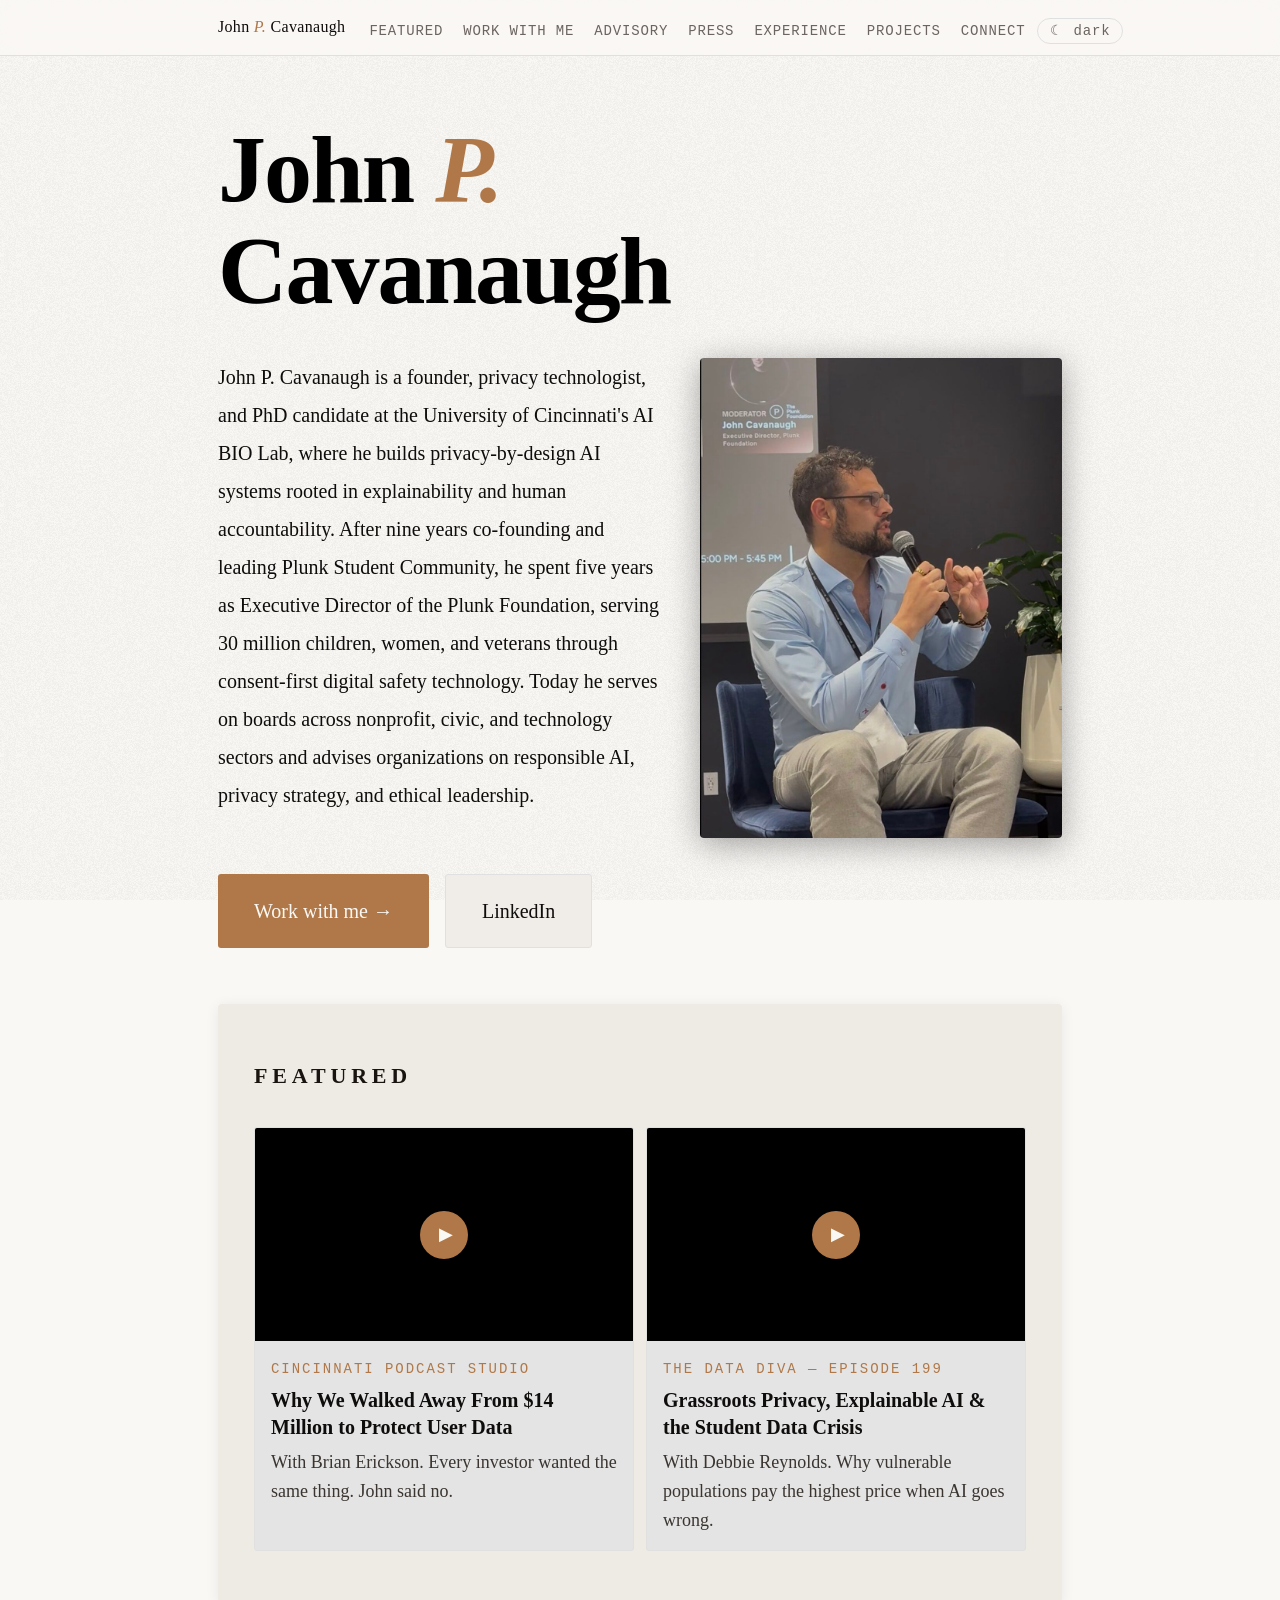
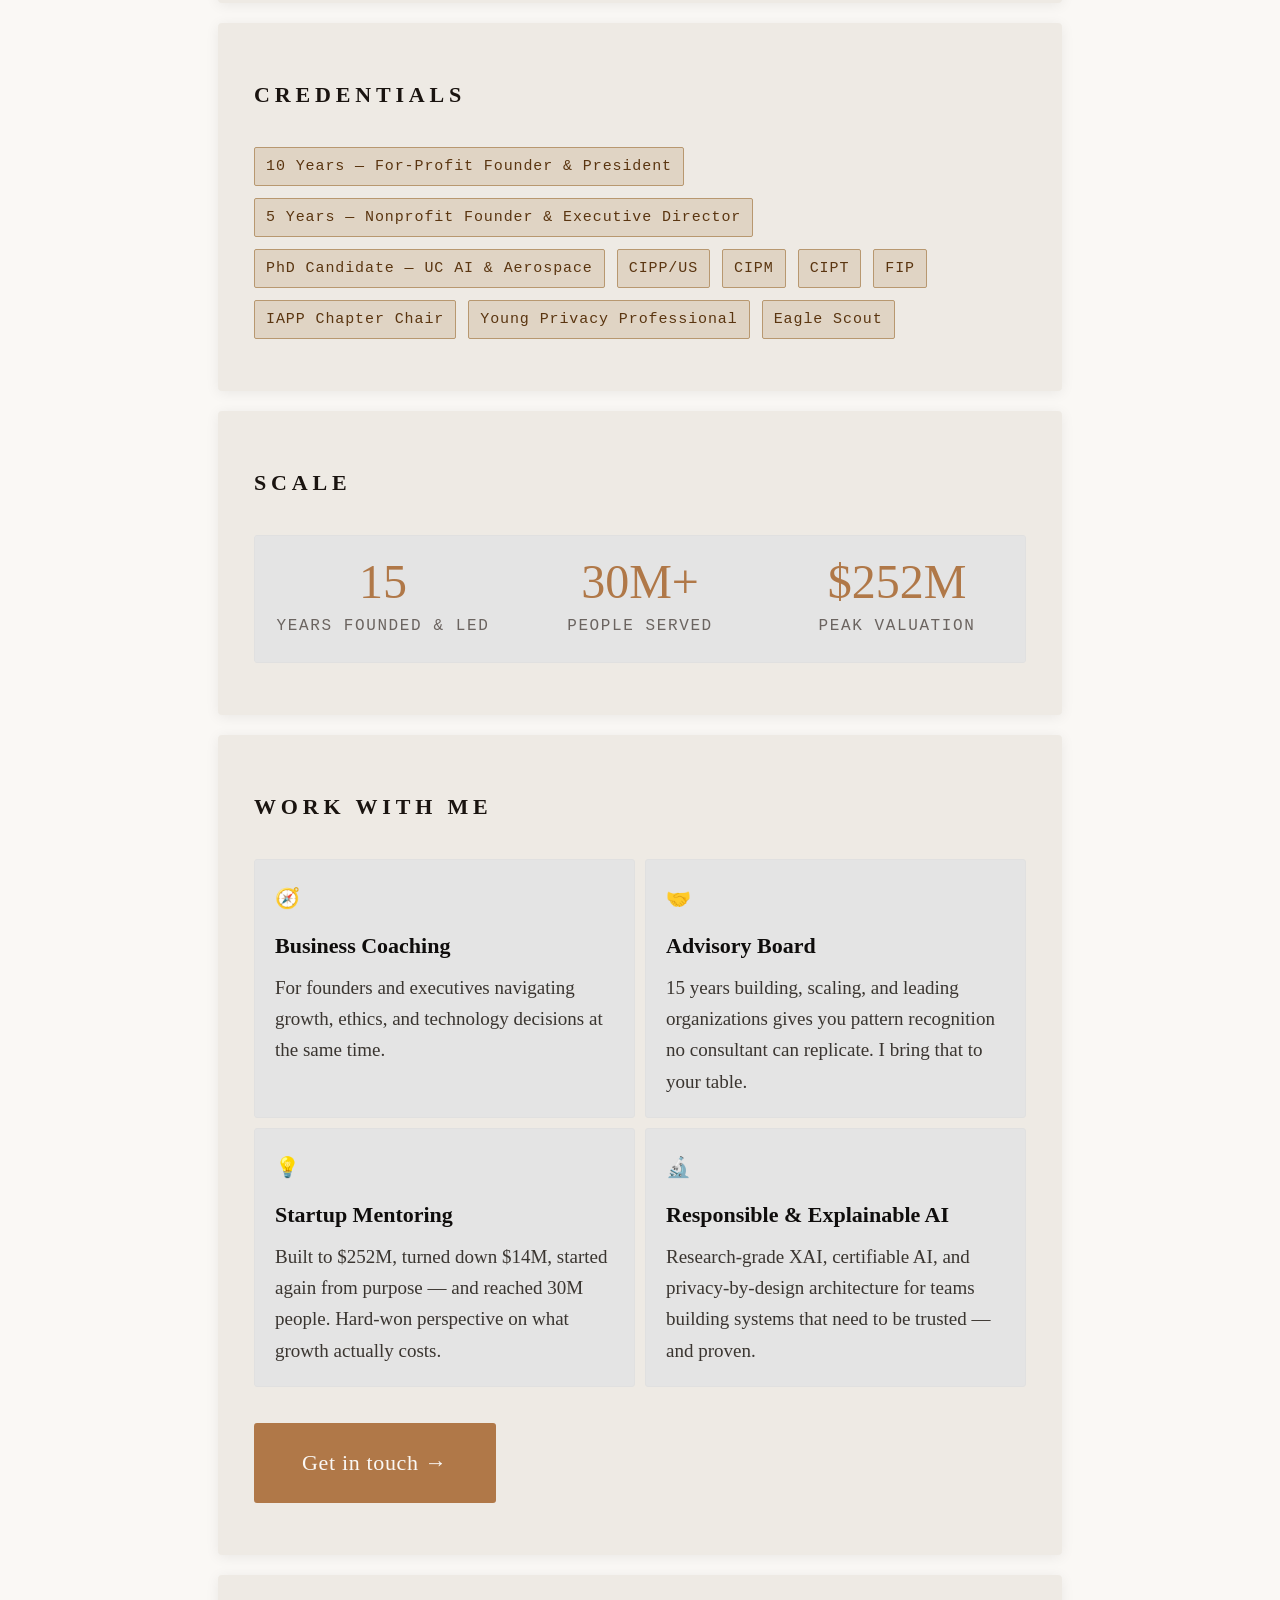
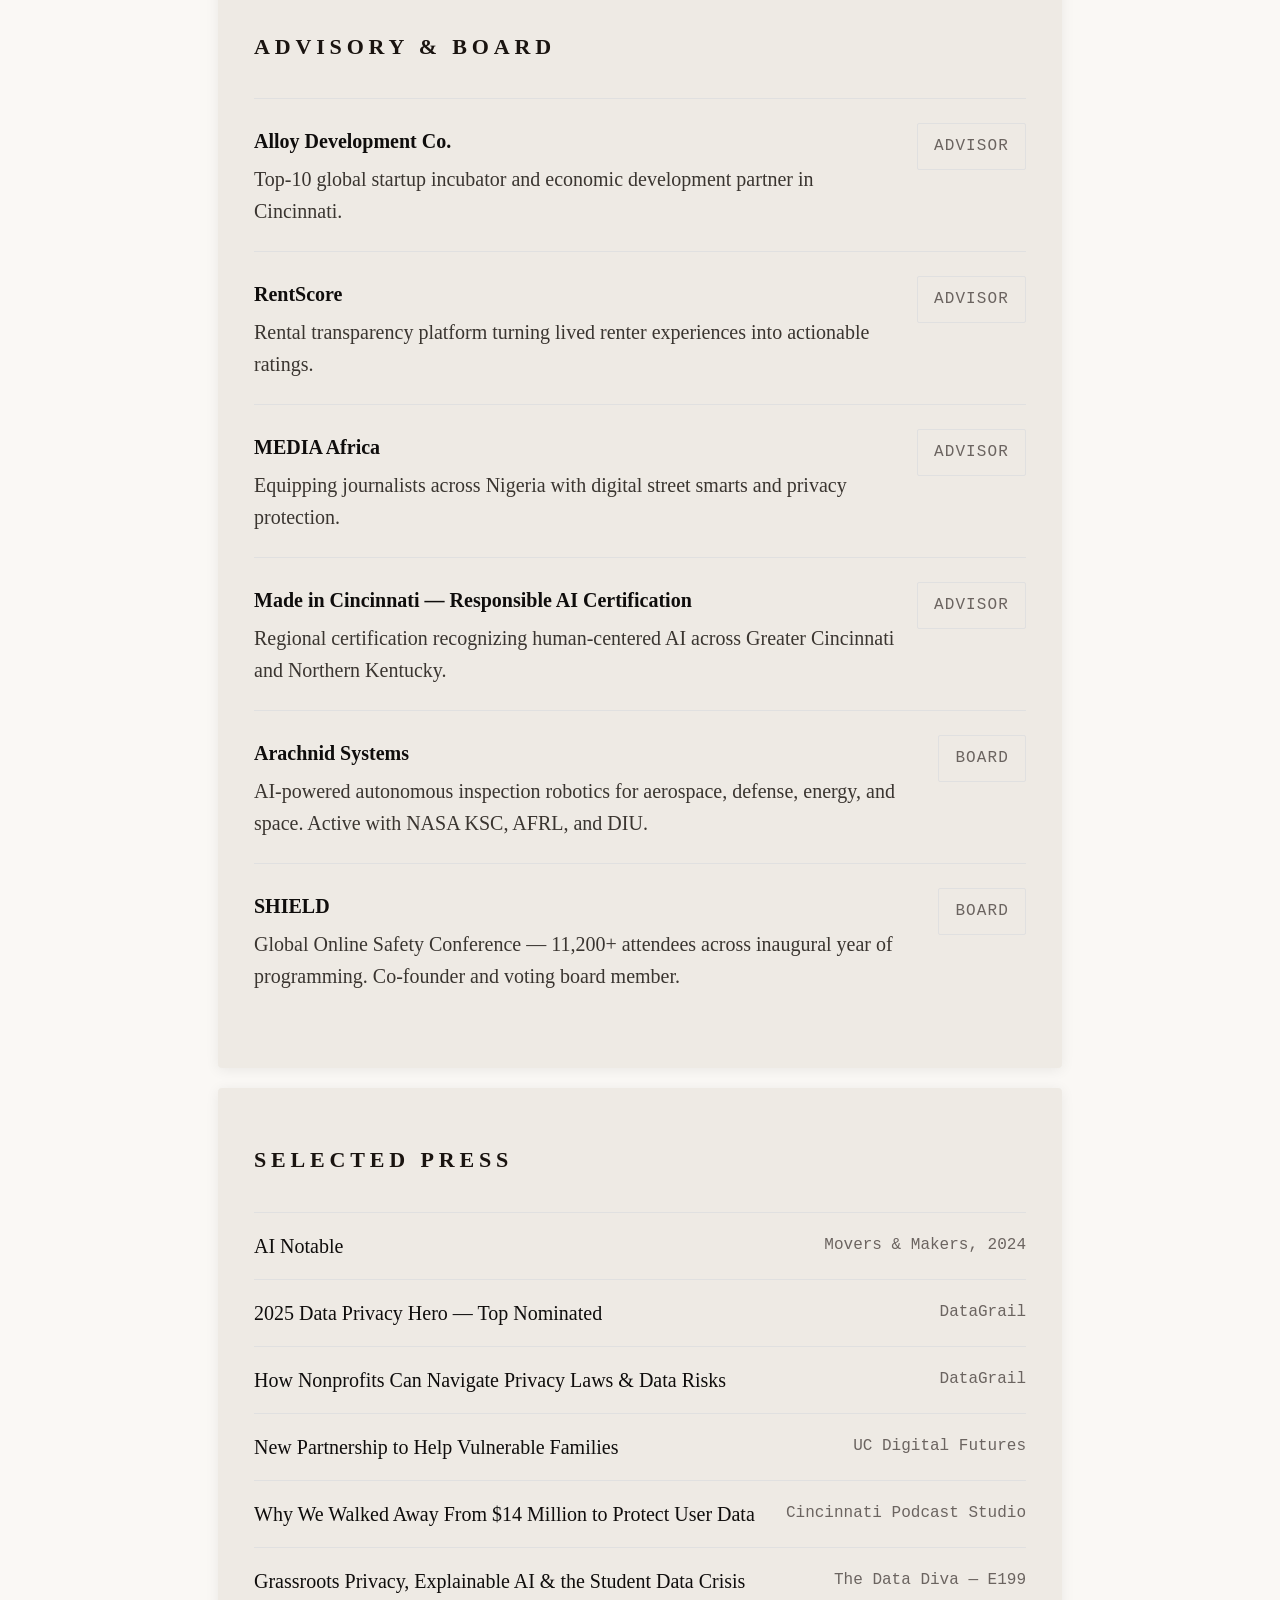
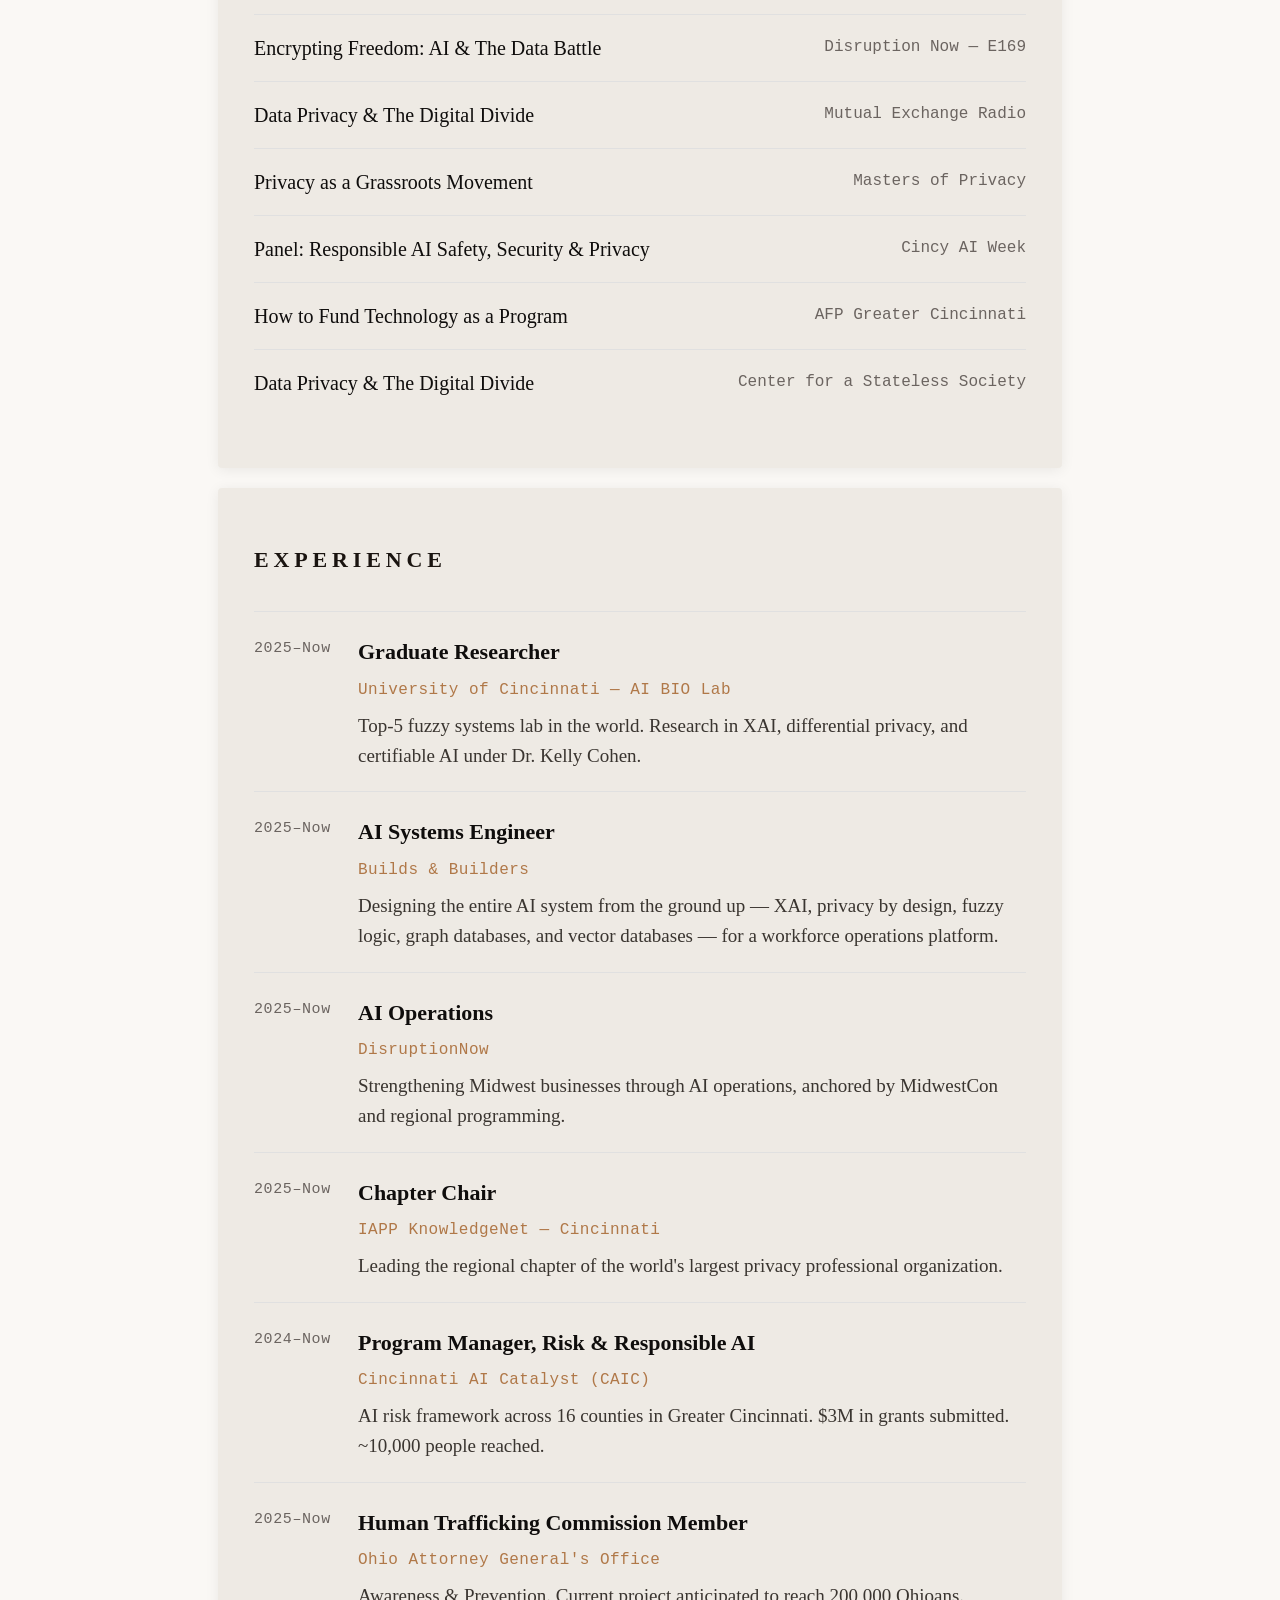
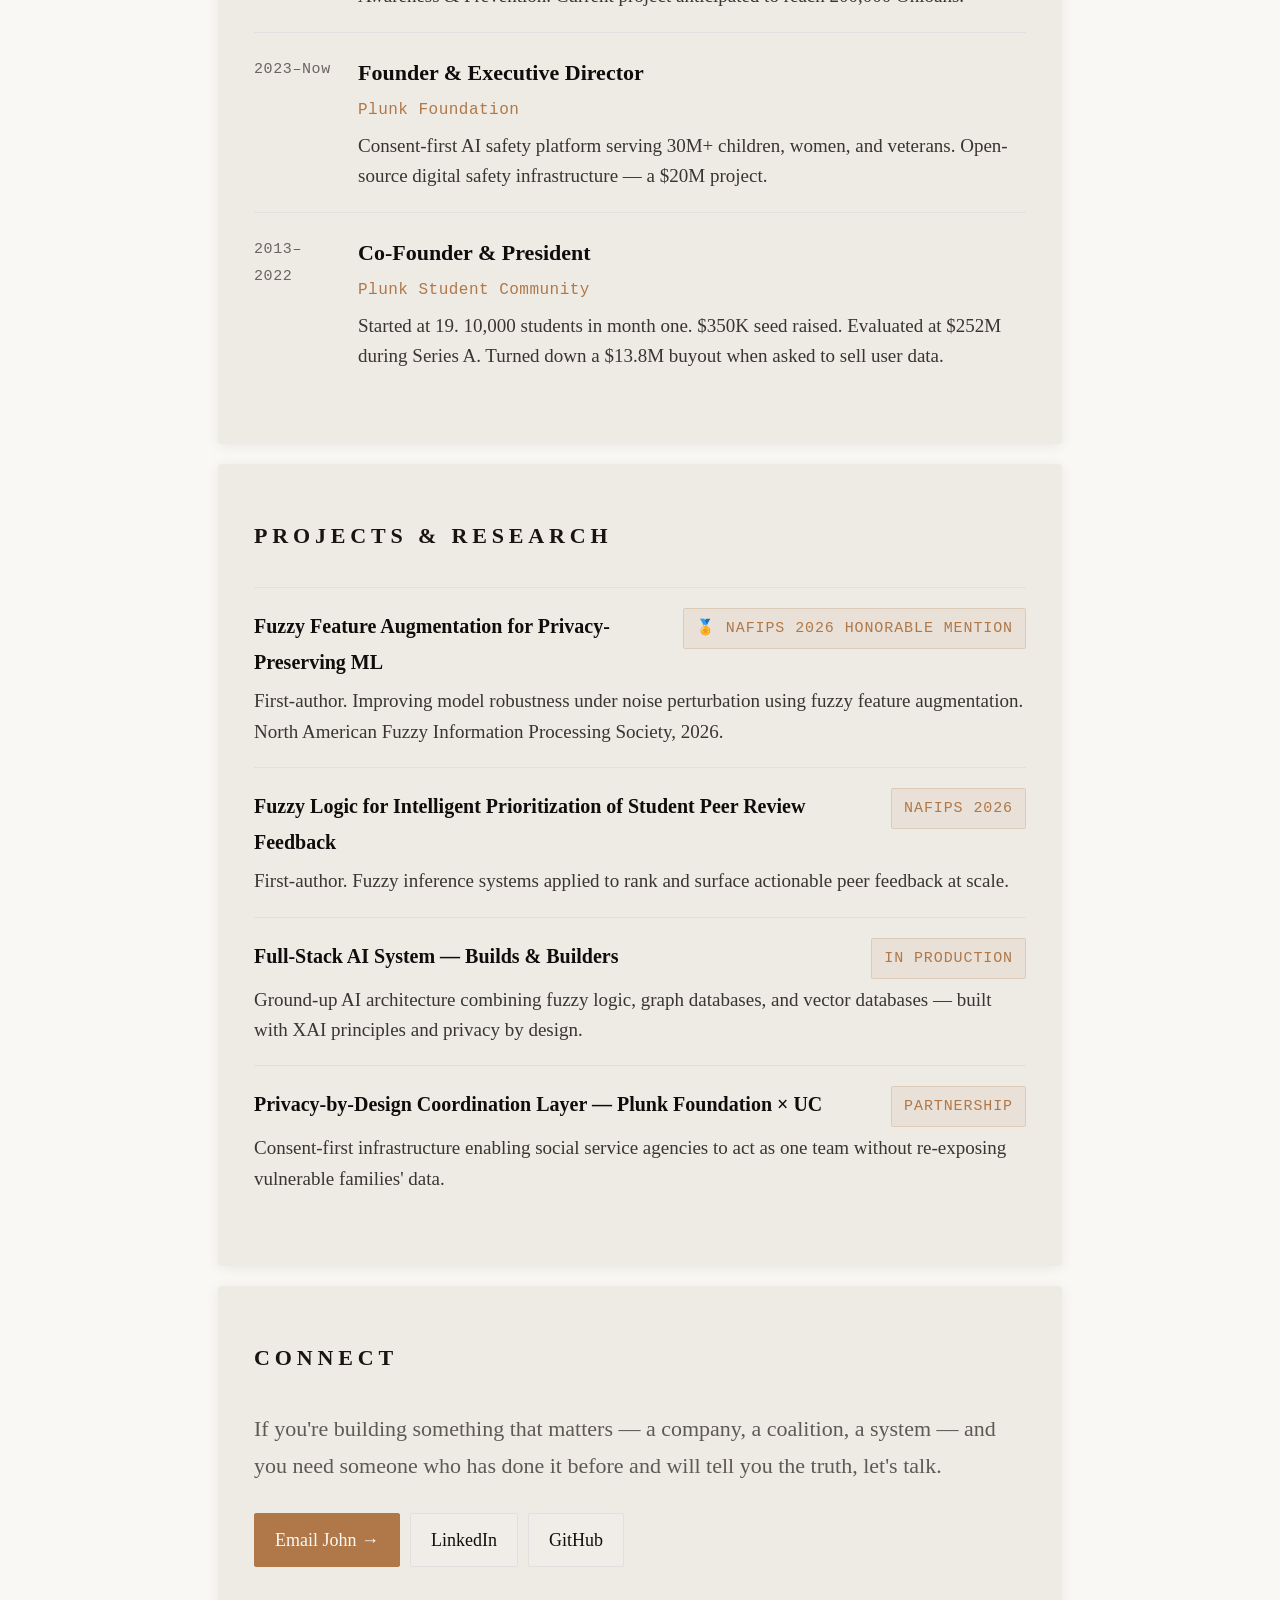
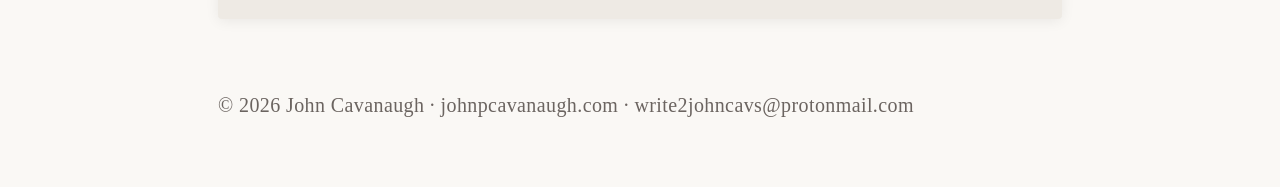
==== commit 2d0c73ed: "no eyebrow cincinnati, ohio" ====
--- a/index.html
+++ b/index.html
@@ -302,16 +302,6 @@
     /* Header */
     header { padding: 64px 0 56px; }
 
-    .eyebrow {
-      font-family: var(--serif);
-      font-size: 20px;
-      font-weight: 500;
-      letter-spacing: 0.08em;
-      text-transform: uppercase;
-      color: var(--accent);
-      margin-bottom: 16px;
-    }
-
     h1 {
       font-family: var(--serif);
       font-size: clamp(3.5rem, 8vw, 6rem);
@@ -801,7 +791,6 @@
 <div class="wrap" id="top">
 
   <header>
-    <p class="eyebrow">Cincinnati, Ohio</p>
     <h1>John <em>P.</em><br>Cavanaugh</h1>
 
     <div class="header-grid">
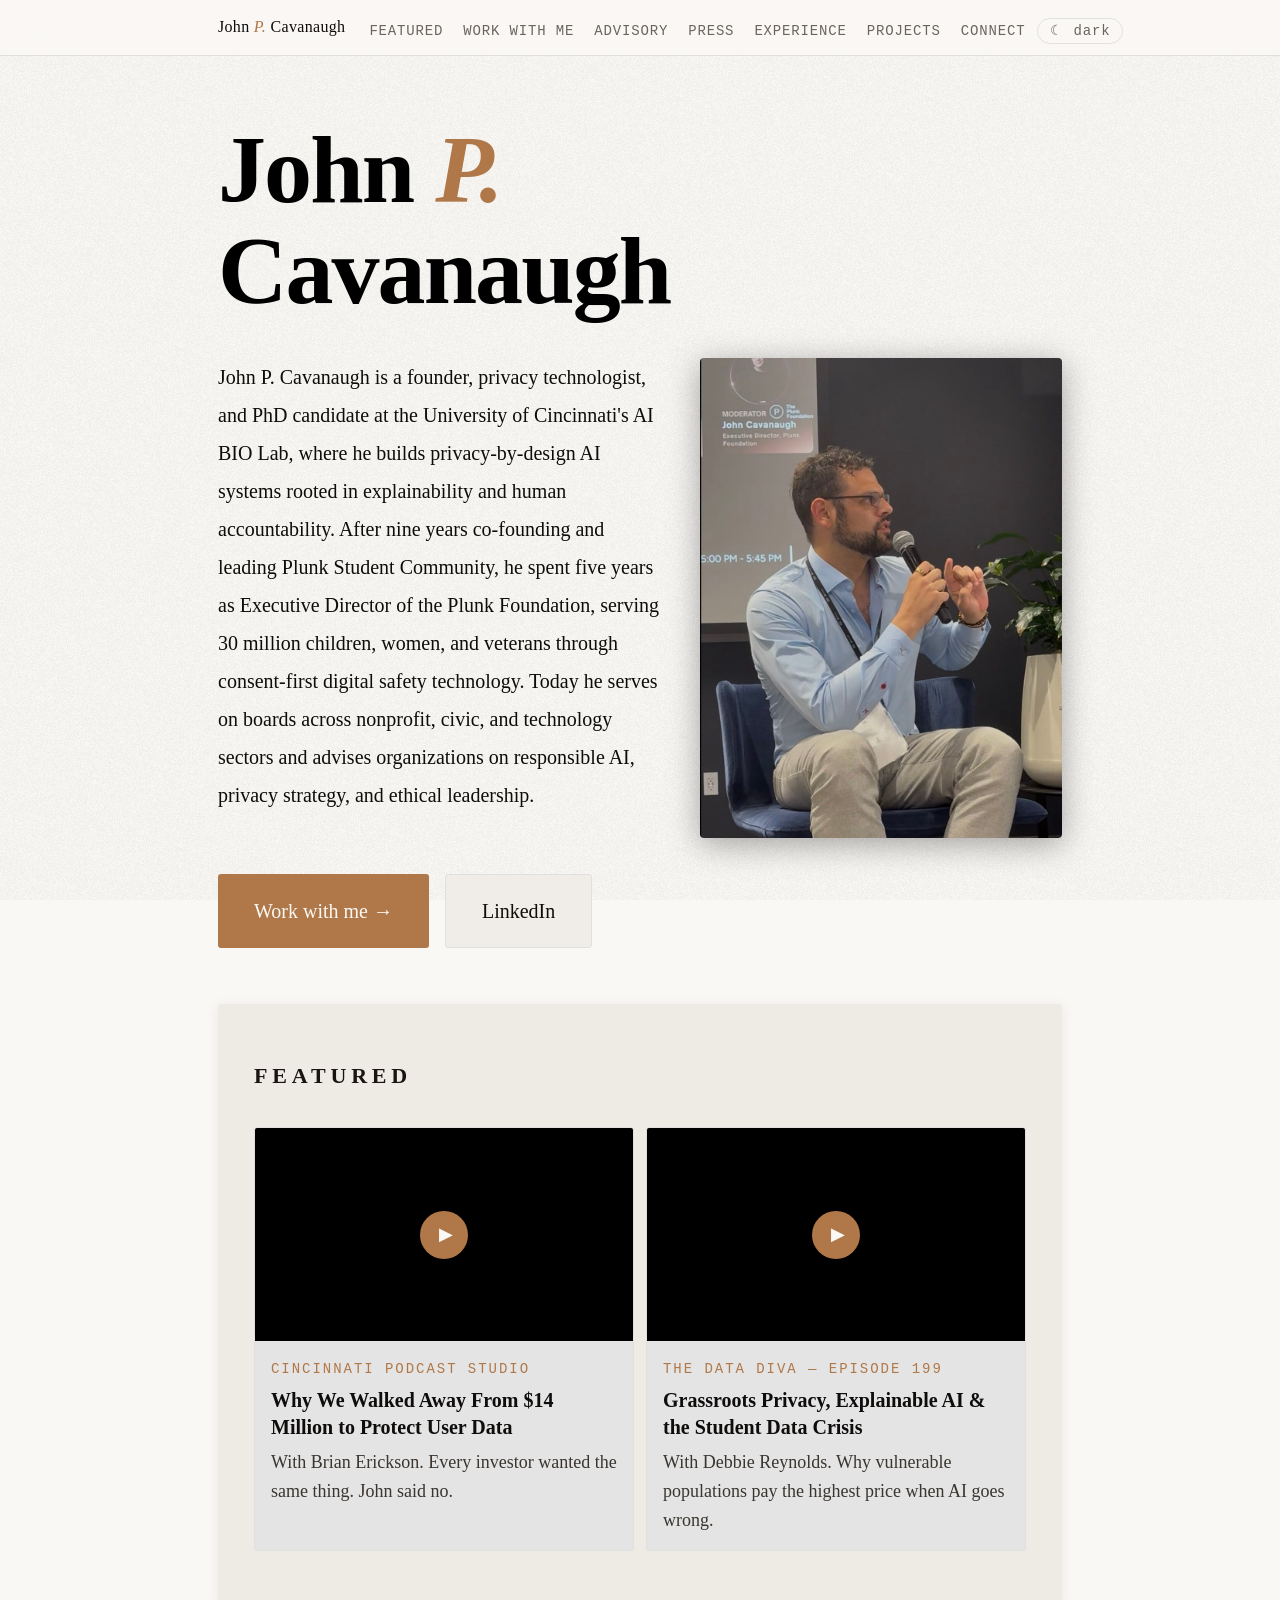
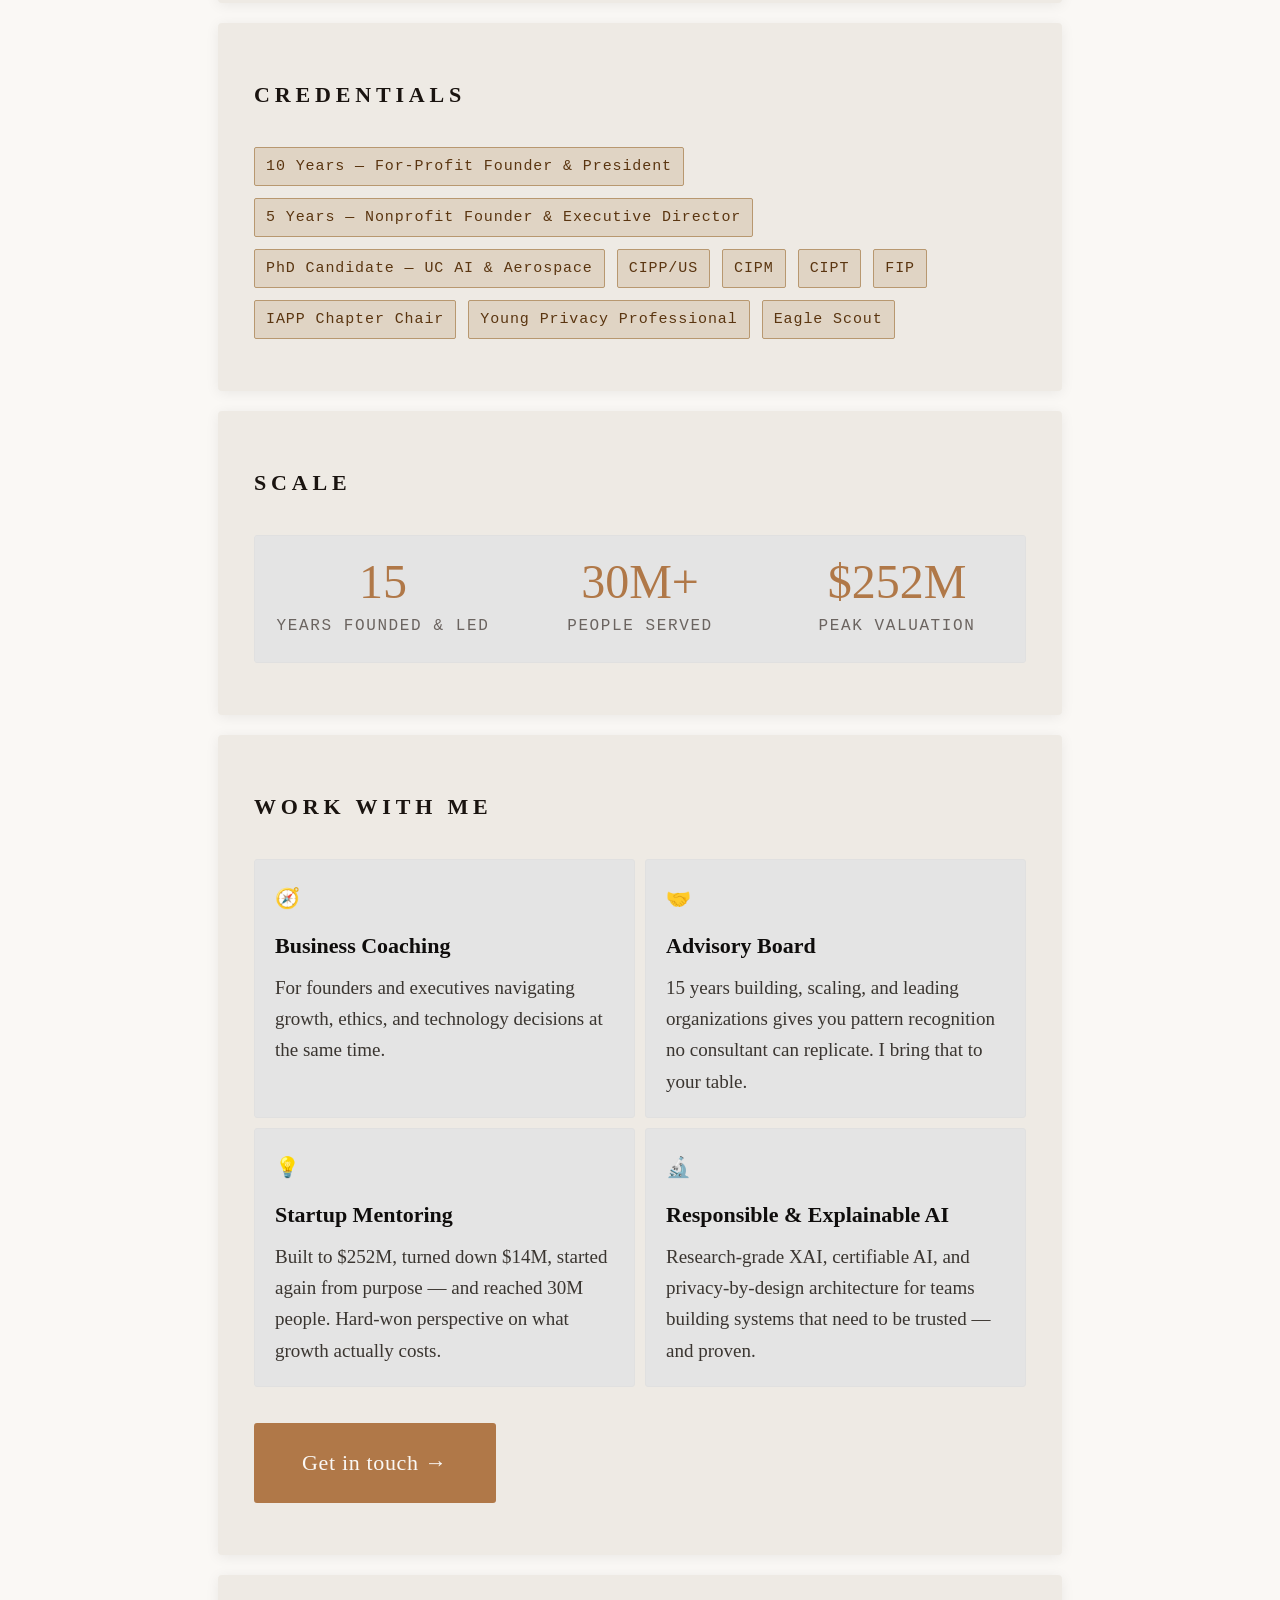
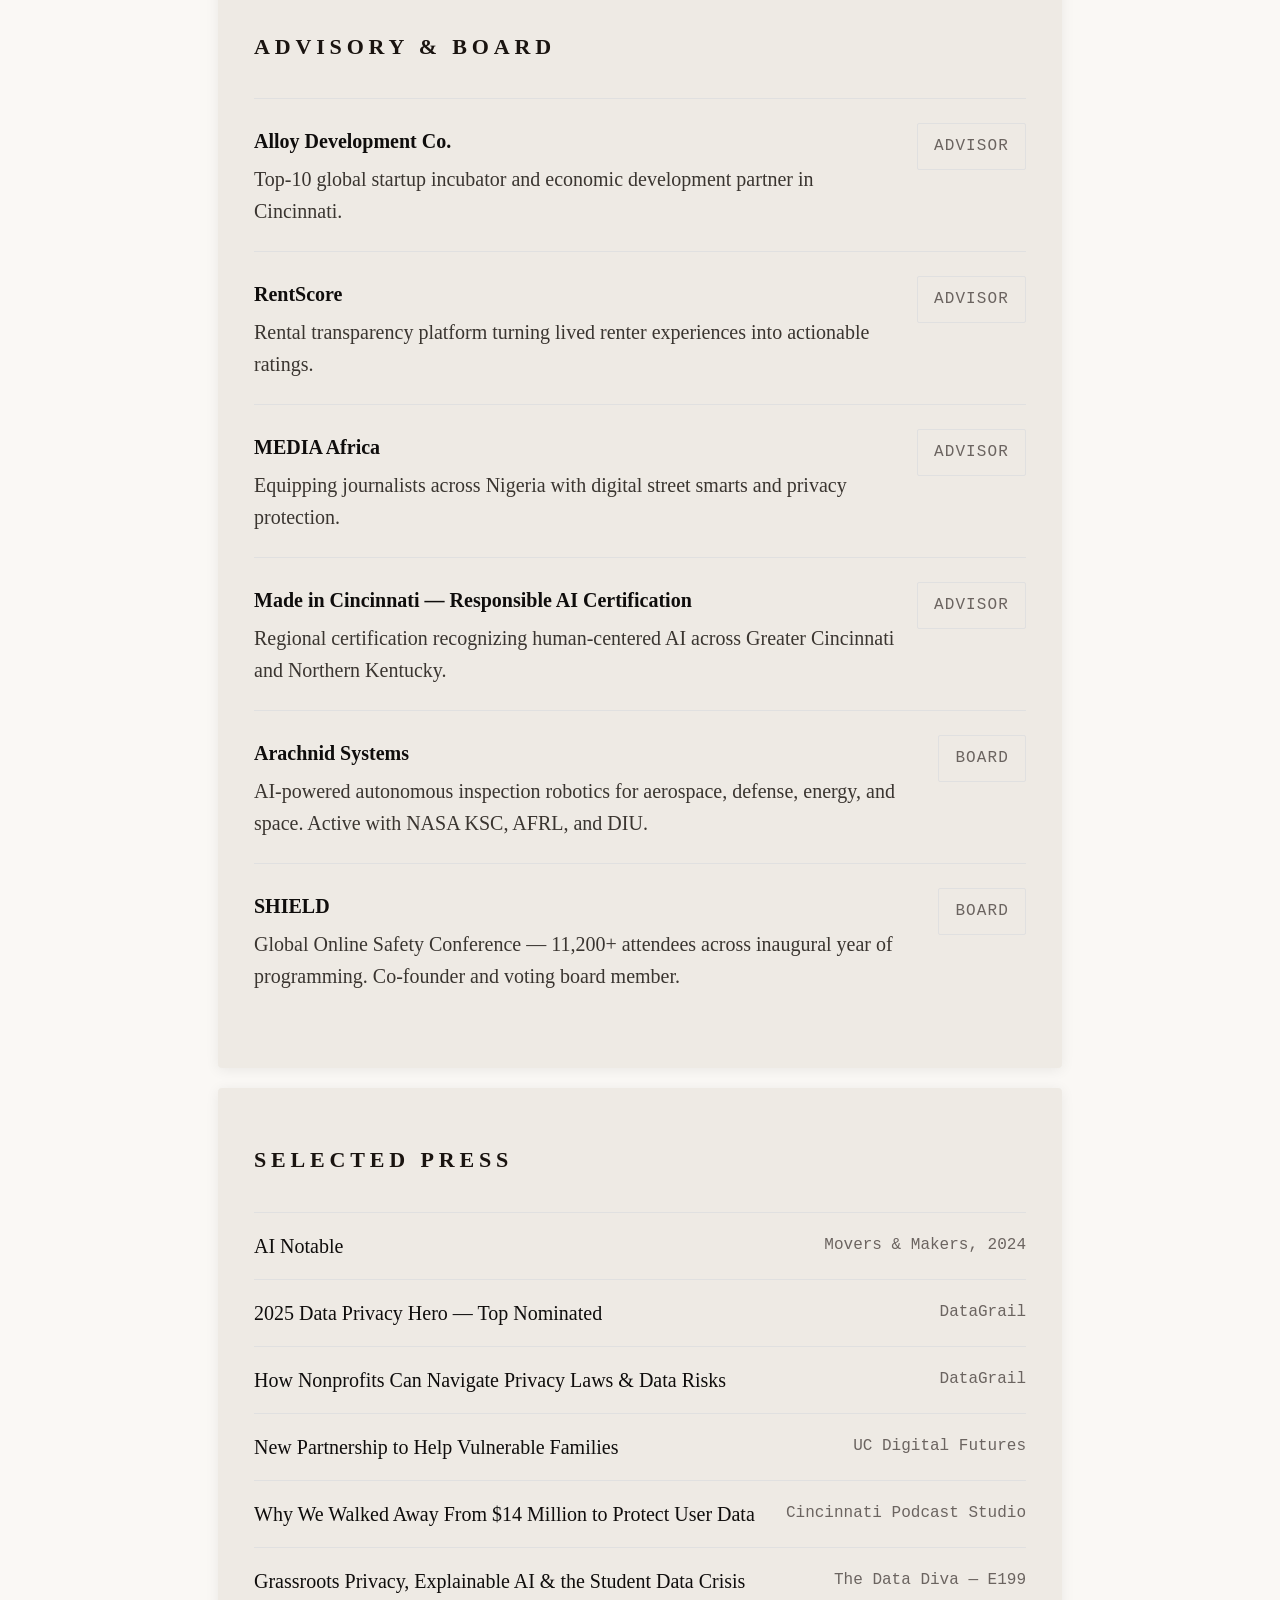
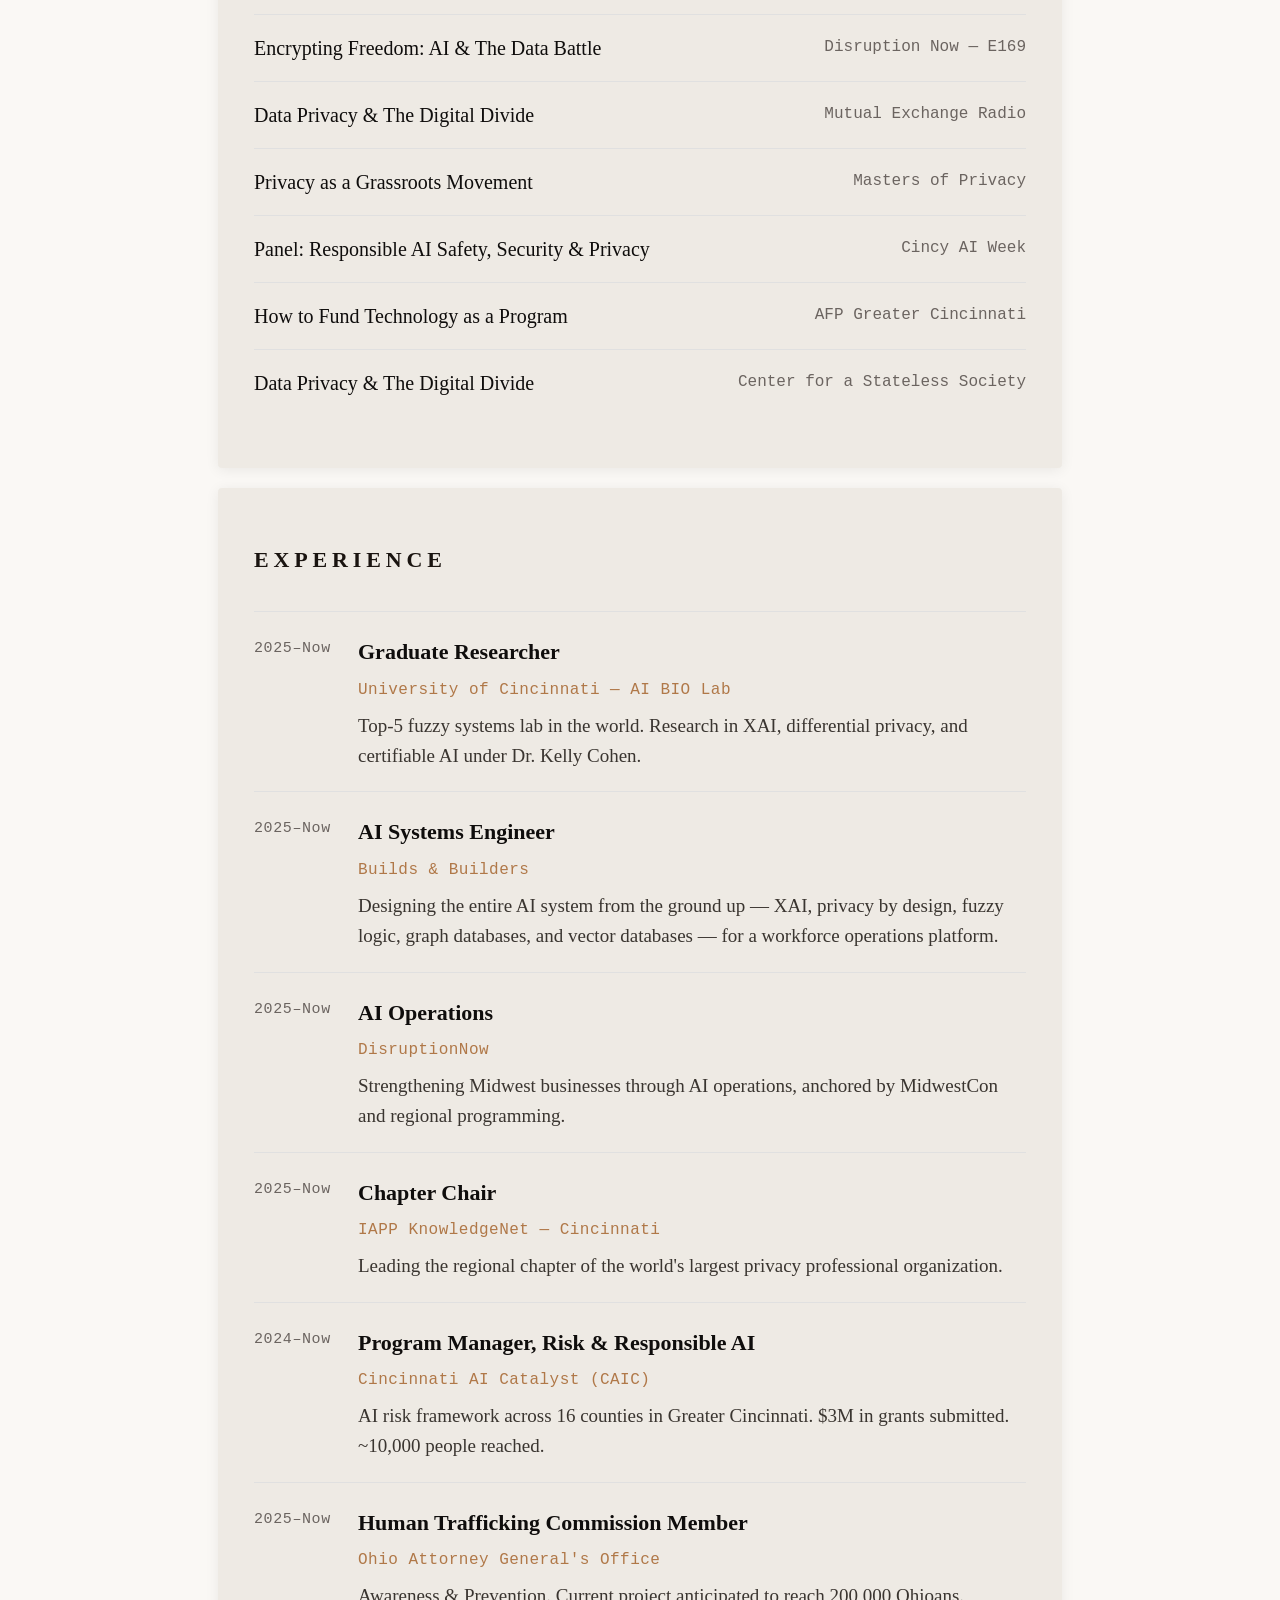
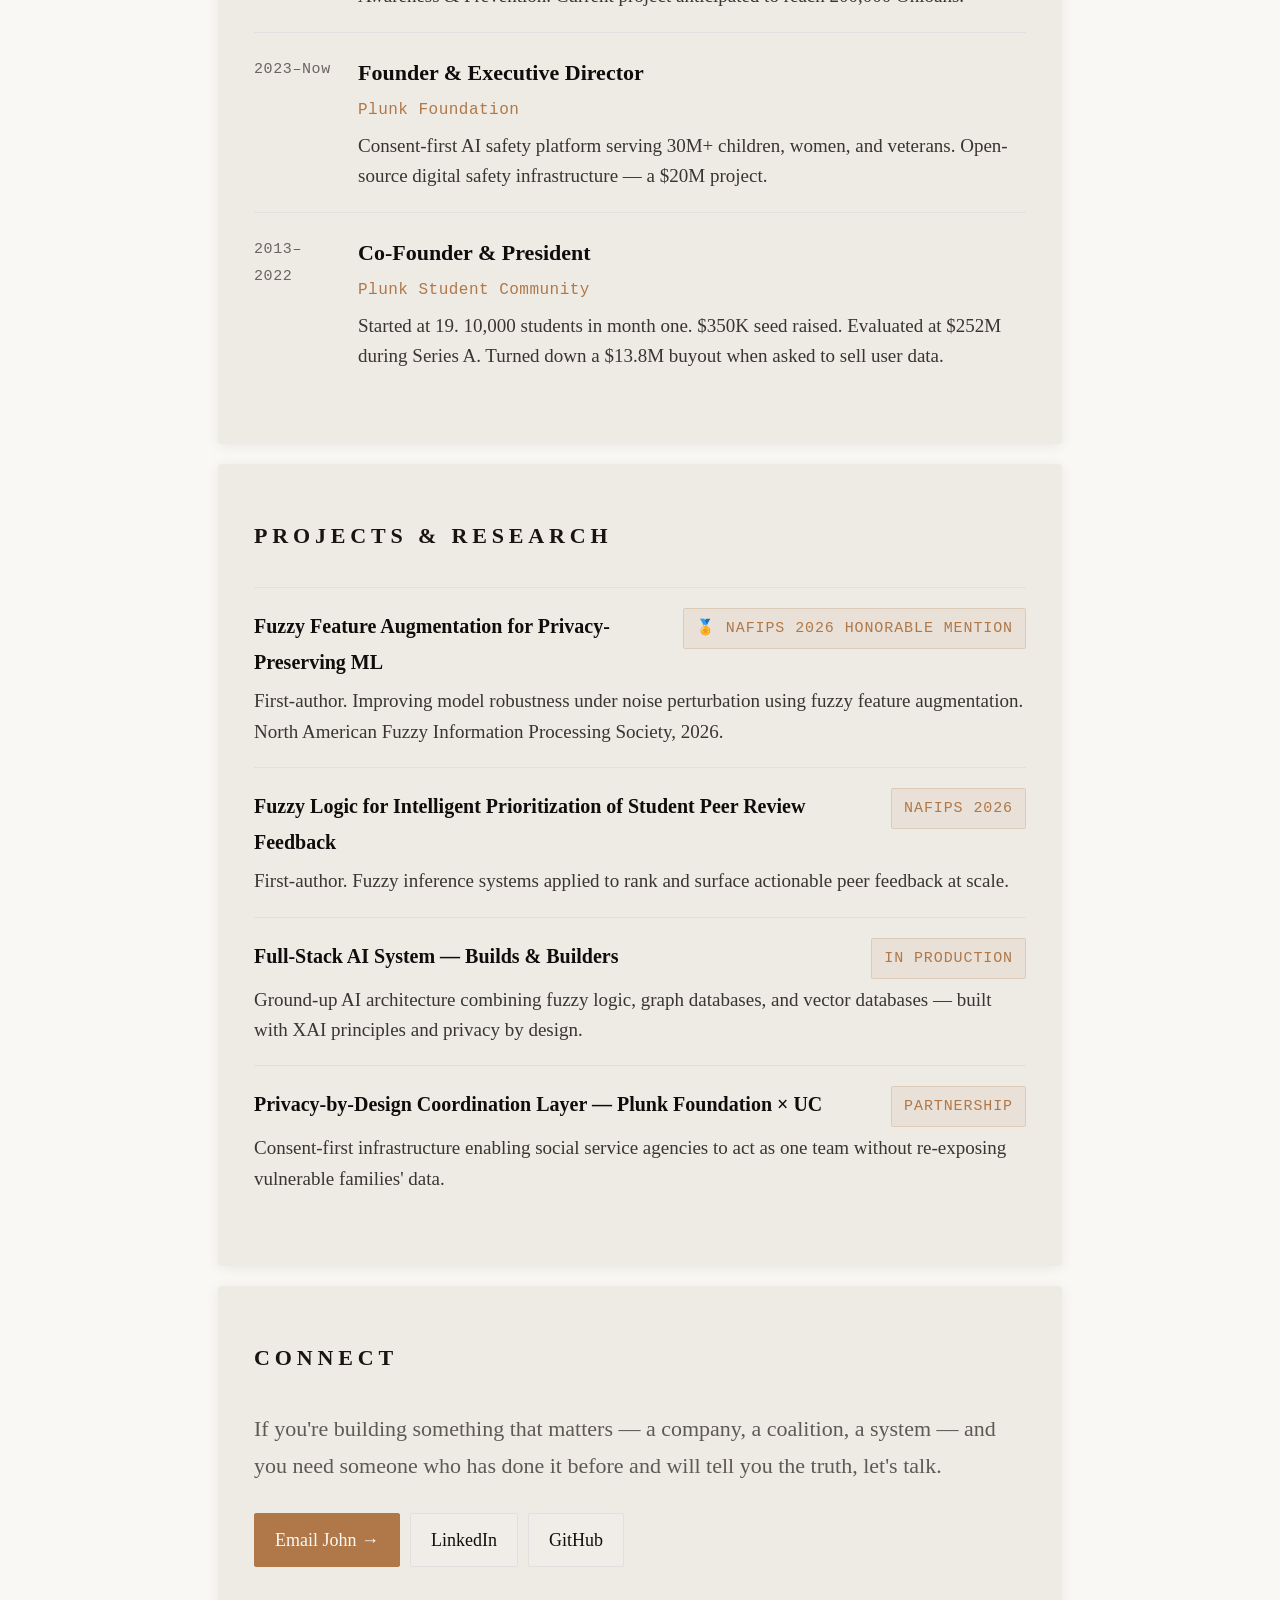
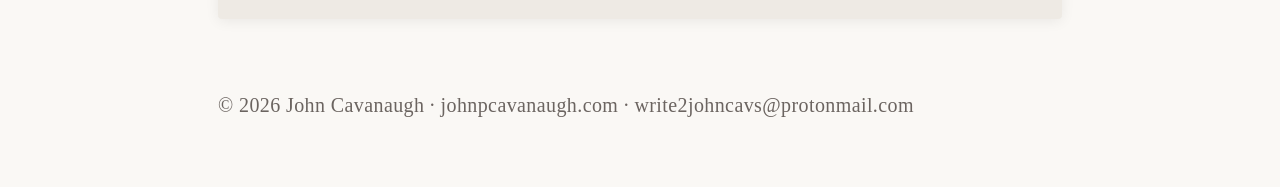
==== commit c6e6dd30: "Open Graph tags and favicon" ====
--- a/index.html
+++ b/index.html
@@ -6,6 +6,25 @@
   <title>John Cavanaugh</title>
   <meta name="description" content="John P. Cavanaugh is a founder, privacy technologist, and PhD candidate at the University of Cincinnati's AI BIO Lab. After founding Plunk Student Community and the Plunk Foundation, he now builds privacy-by-design AI systems and advises organizations on responsible AI and ethical leadership." />
   <link rel="canonical" href="https://johnpcavanaugh.com/" />
+
+  <!-- Favicon -->
+  <link rel="icon" type="image/svg+xml" href="favicon.svg" />
+  <link rel="alternate icon" href="favicon.ico" />
+
+  <!-- Open Graph -->
+  <meta property="og:type" content="website" />
+  <meta property="og:url" content="https://johnpcavanaugh.com/" />
+  <meta property="og:title" content="John Cavanaugh — Founder, Privacy Technologist, PhD Candidate in AI" />
+  <meta property="og:description" content="Built a $252M company. Turned down $14M rather than sell user data. Now building privacy-by-design AI systems and advising organizations on responsible AI." />
+  <meta property="og:image" content="https://johnpcavanaugh.com/john-speaking.jpg" />
+  <meta property="og:image:width" content="1200" />
+  <meta property="og:image:height" content="630" />
+
+  <!-- Twitter/X Card -->
+  <meta name="twitter:card" content="summary_large_image" />
+  <meta name="twitter:title" content="John Cavanaugh — Founder, Privacy Technologist, PhD Candidate in AI" />
+  <meta name="twitter:description" content="Built a $252M company. Turned down $14M rather than sell user data. Now building privacy-by-design AI systems and advising organizations on responsible AI." />
+  <meta name="twitter:image" content="https://johnpcavanaugh.com/john-speaking.jpg" />
 
   <script type="application/ld+json">
   {
@@ -302,6 +321,16 @@
     /* Header */
     header { padding: 64px 0 56px; }
 
+    .eyebrow {
+      font-family: var(--serif);
+      font-size: 20px;
+      font-weight: 500;
+      letter-spacing: 0.08em;
+      text-transform: uppercase;
+      color: var(--accent);
+      margin-bottom: 16px;
+    }
+
     h1 {
       font-family: var(--serif);
       font-size: clamp(3.5rem, 8vw, 6rem);
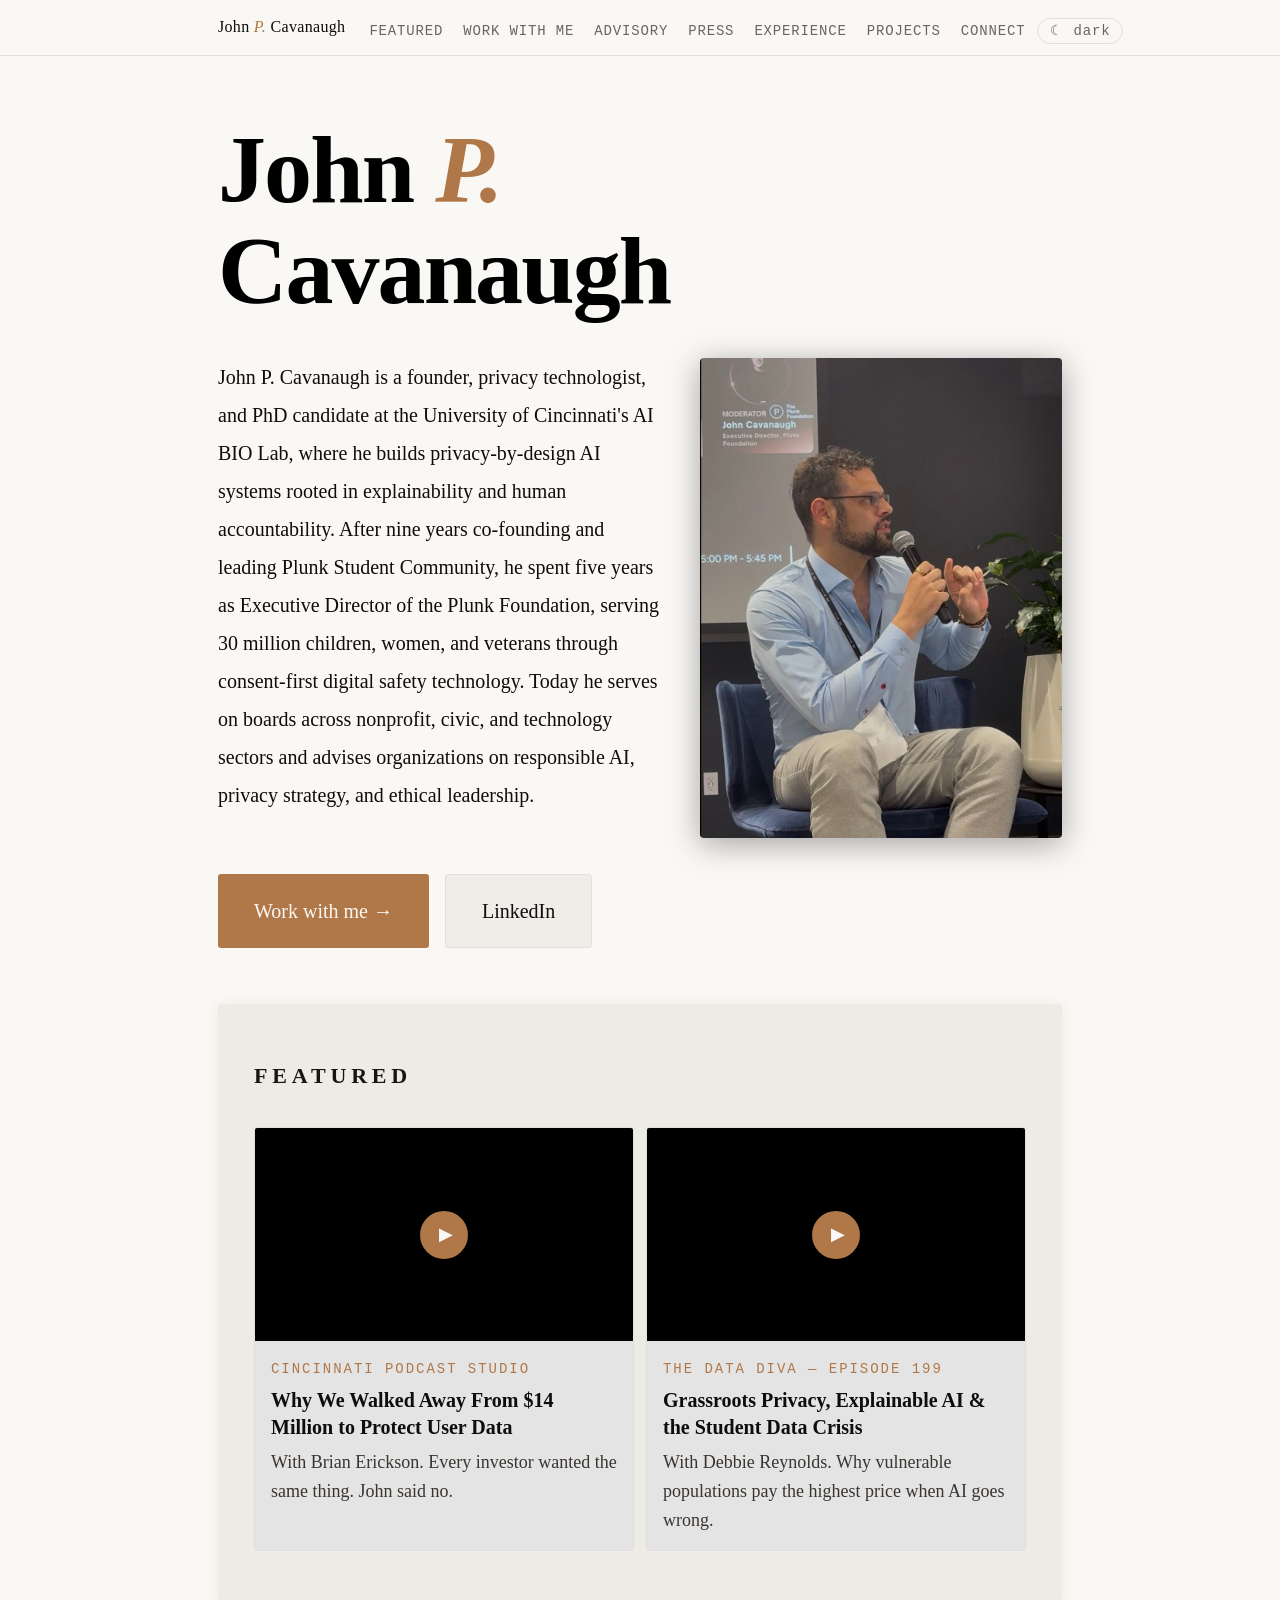
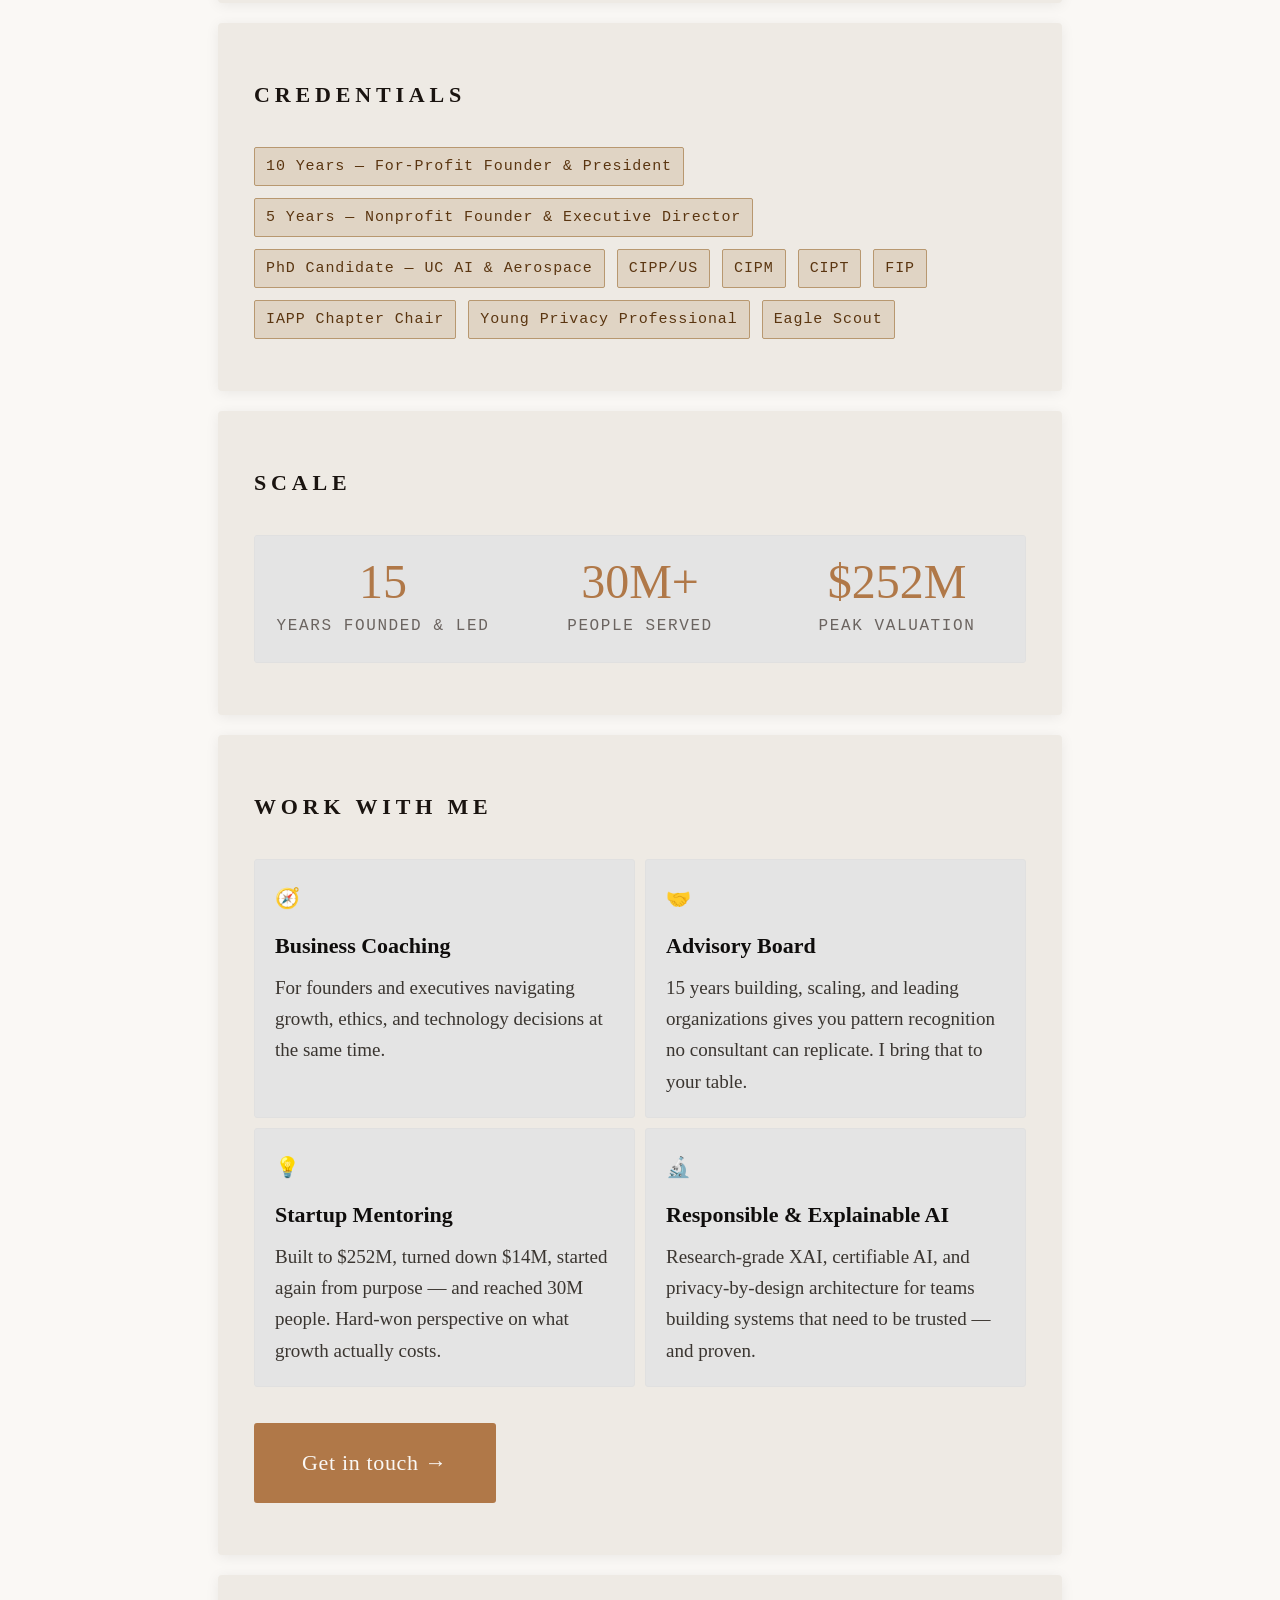
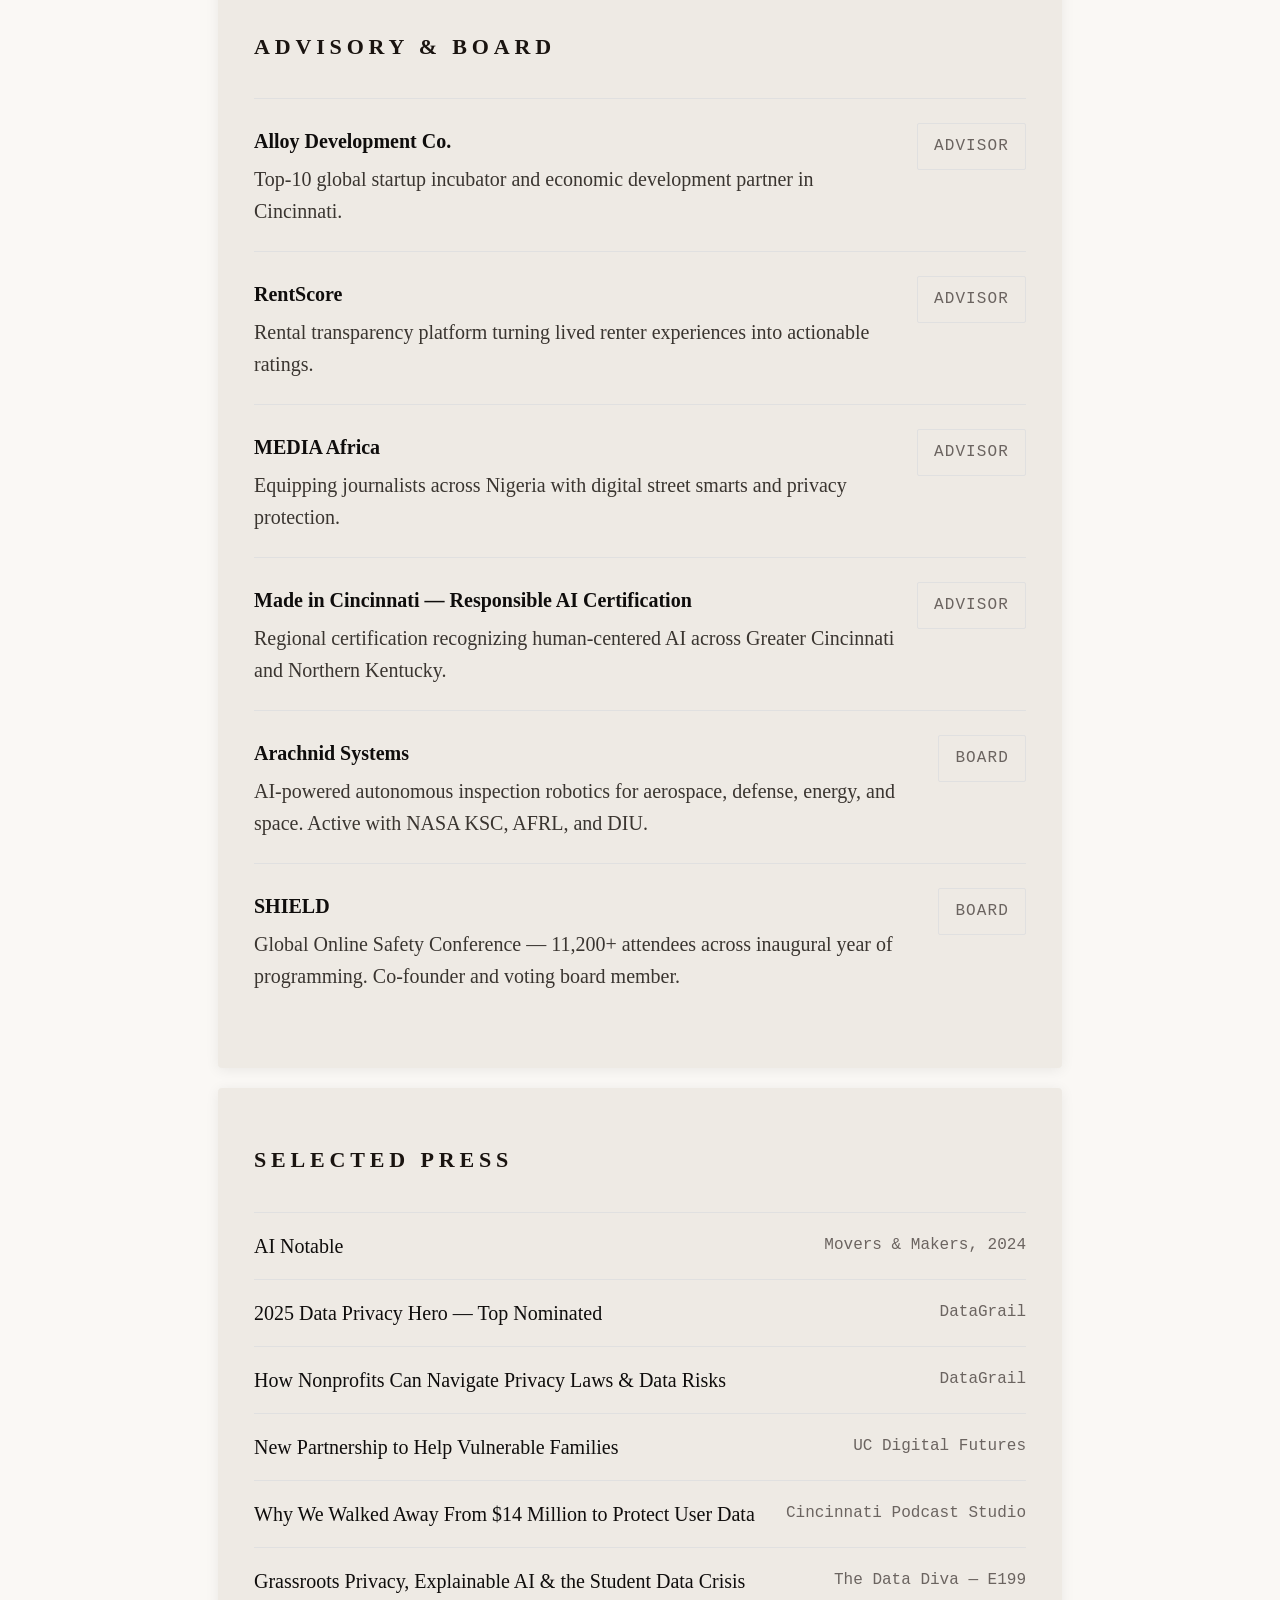
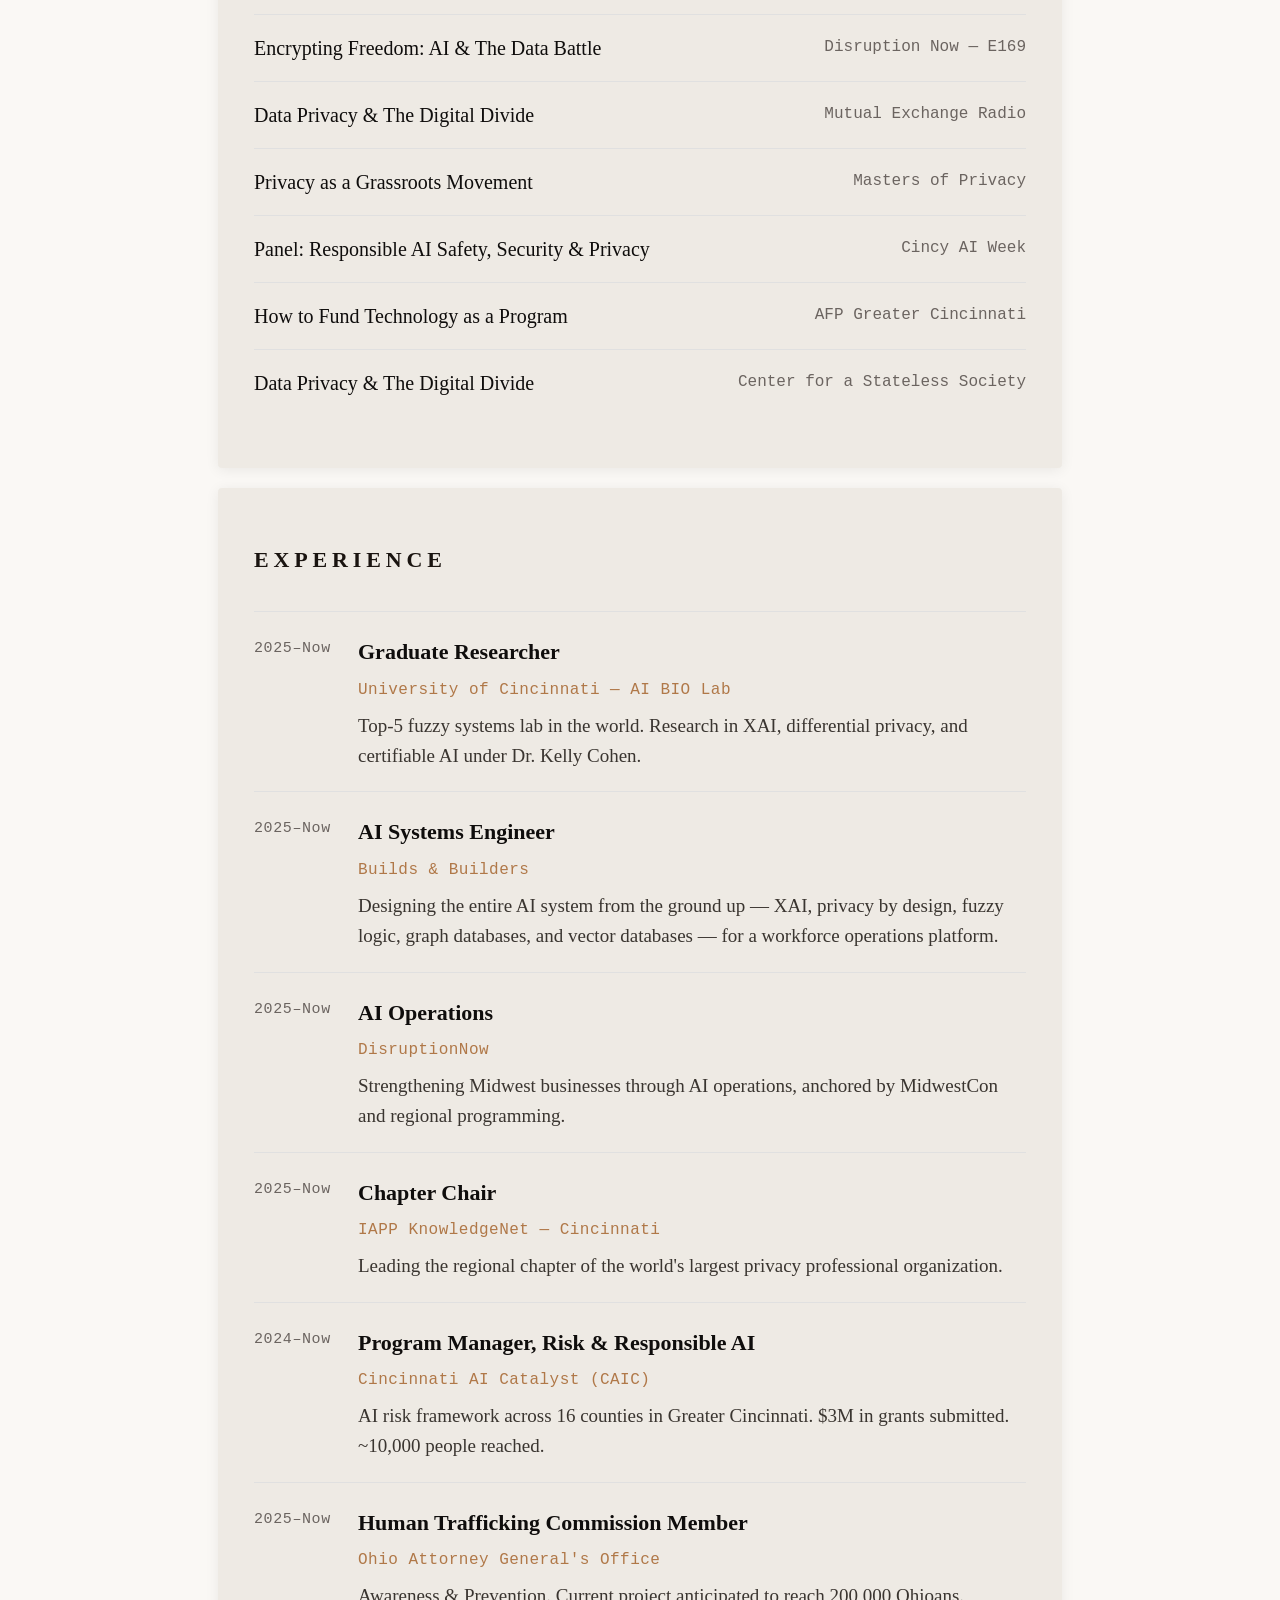
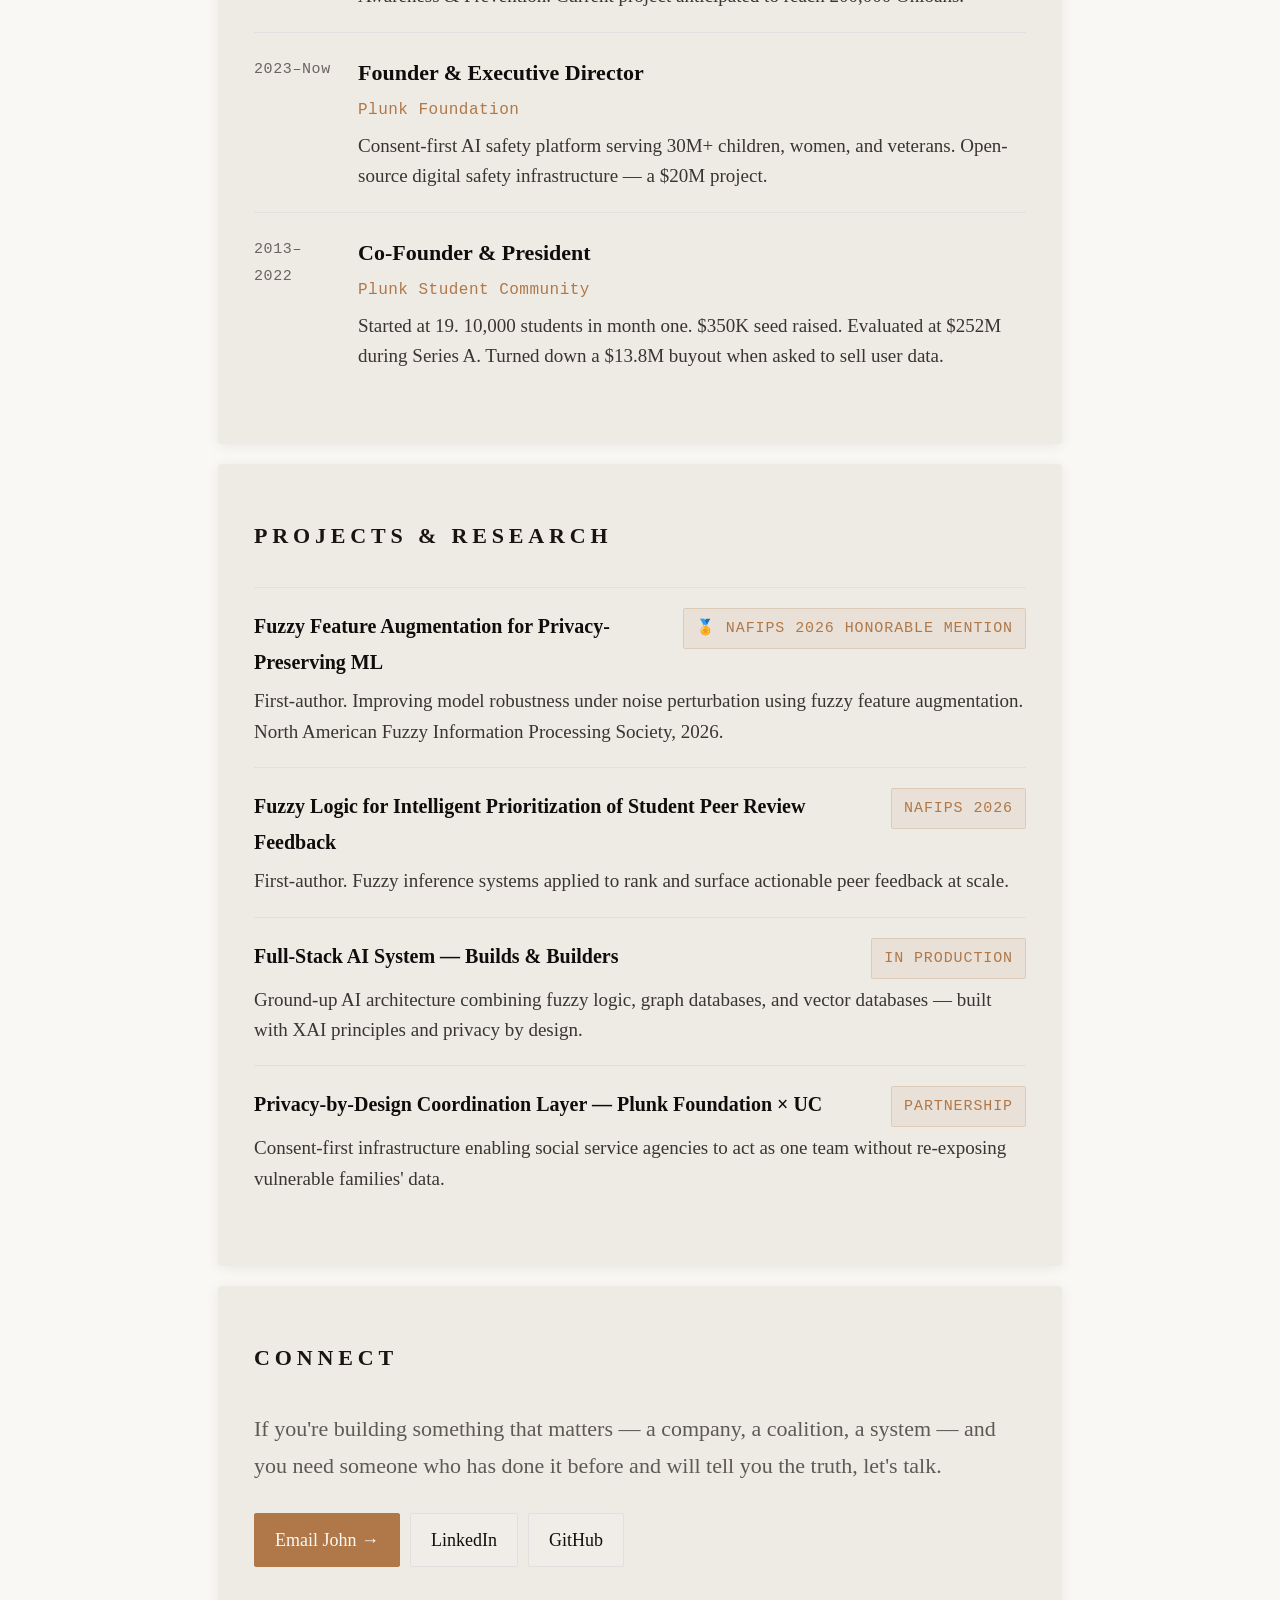
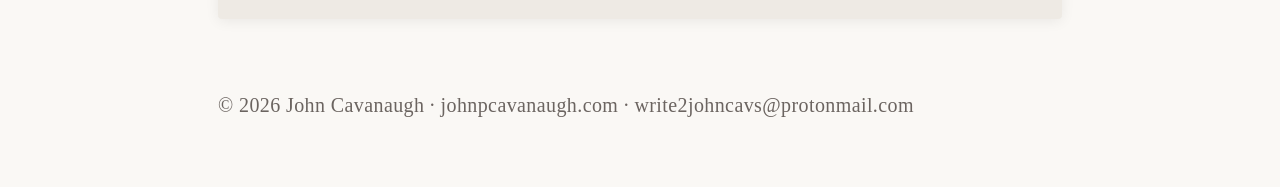
==== commit ec4716a3: "security headers" ====
--- a/index.html
+++ b/index.html
@@ -6,6 +6,12 @@
   <title>John Cavanaugh</title>
   <meta name="description" content="John P. Cavanaugh is a founder, privacy technologist, and PhD candidate at the University of Cincinnati's AI BIO Lab. After founding Plunk Student Community and the Plunk Foundation, he now builds privacy-by-design AI systems and advises organizations on responsible AI and ethical leadership." />
   <link rel="canonical" href="https://johnpcavanaugh.com/" />
+
+  <!-- Security Headers -->
+  <meta http-equiv="X-Content-Type-Options" content="nosniff" />
+  <meta http-equiv="X-Frame-Options" content="DENY" />
+  <meta http-equiv="Referrer-Policy" content="strict-origin-when-cross-origin" />
+  <meta http-equiv="Content-Security-Policy" content="default-src 'self'; img-src 'self' i.ytimg.com https://johnpcavanaugh.com; style-src 'self' 'unsafe-inline'; script-src 'self' 'unsafe-inline';" />
 
   <!-- Favicon -->
   <link rel="icon" type="image/svg+xml" href="favicon.svg" />
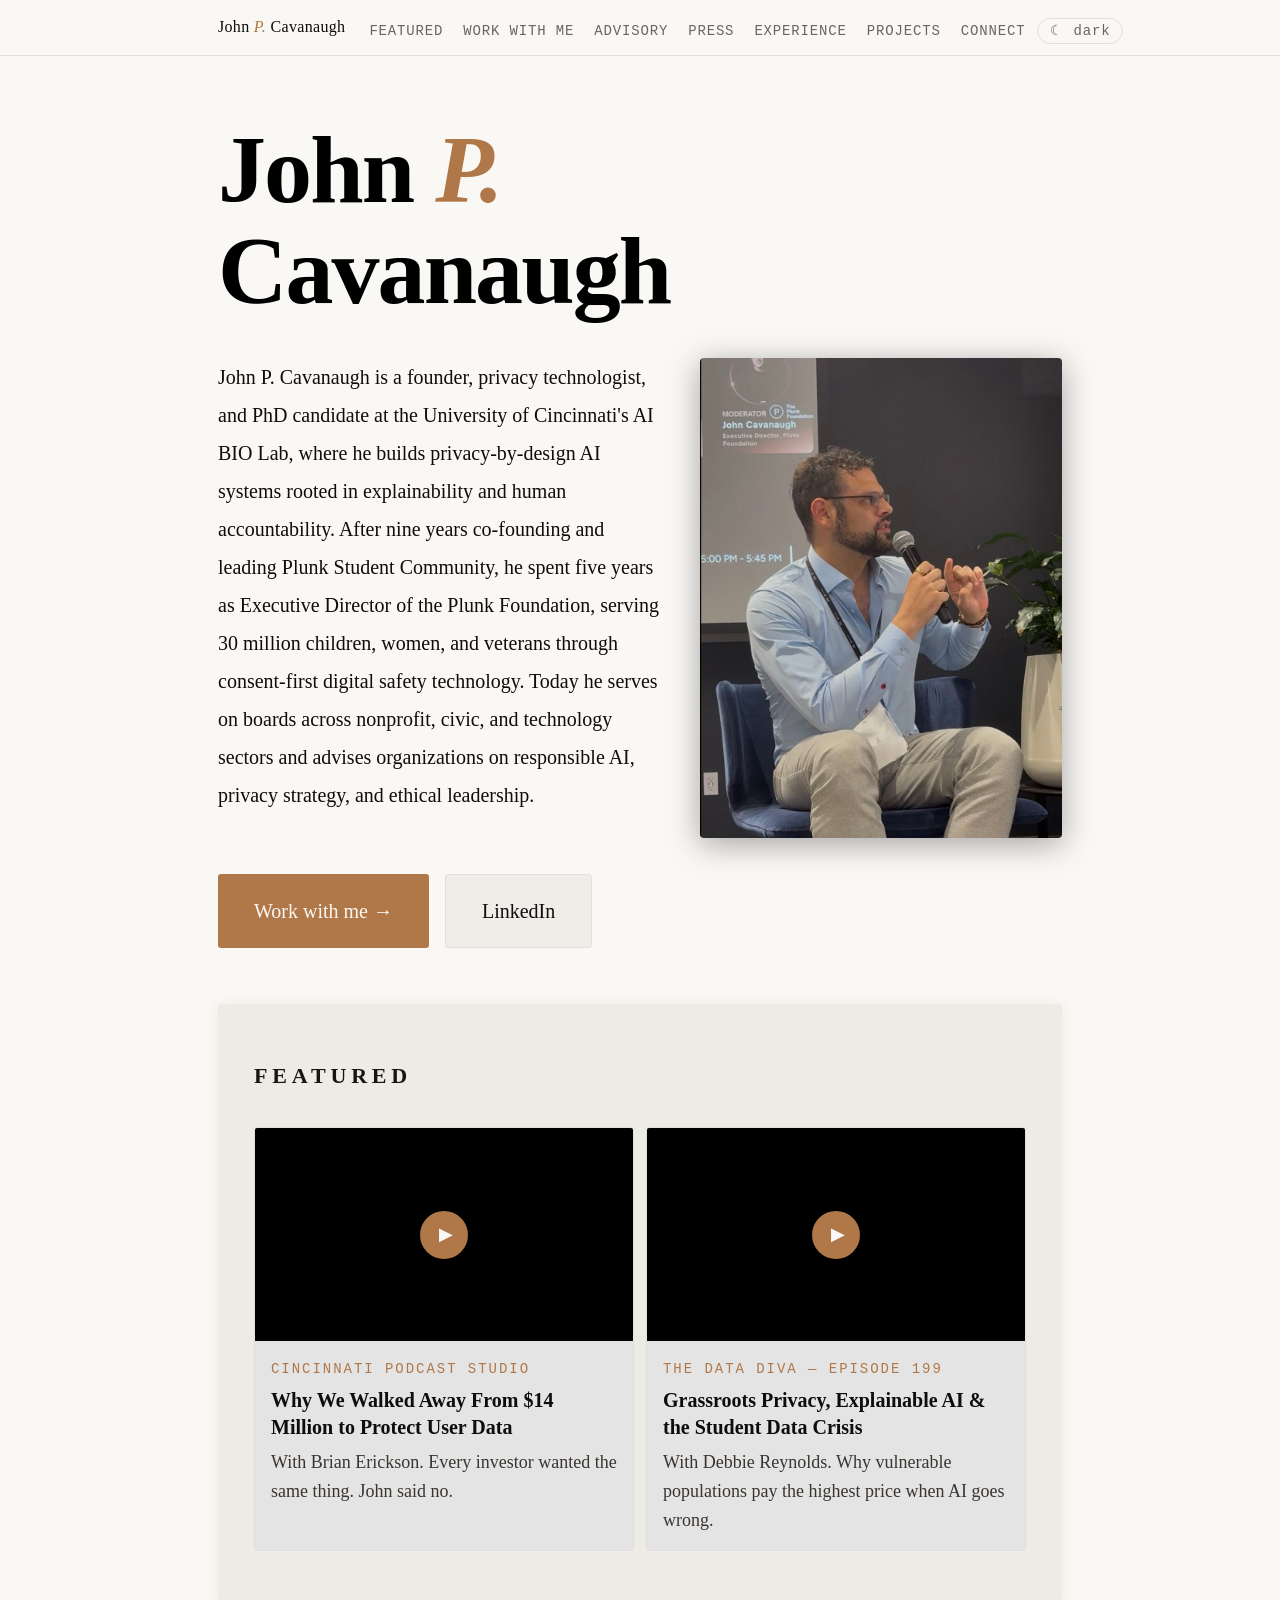
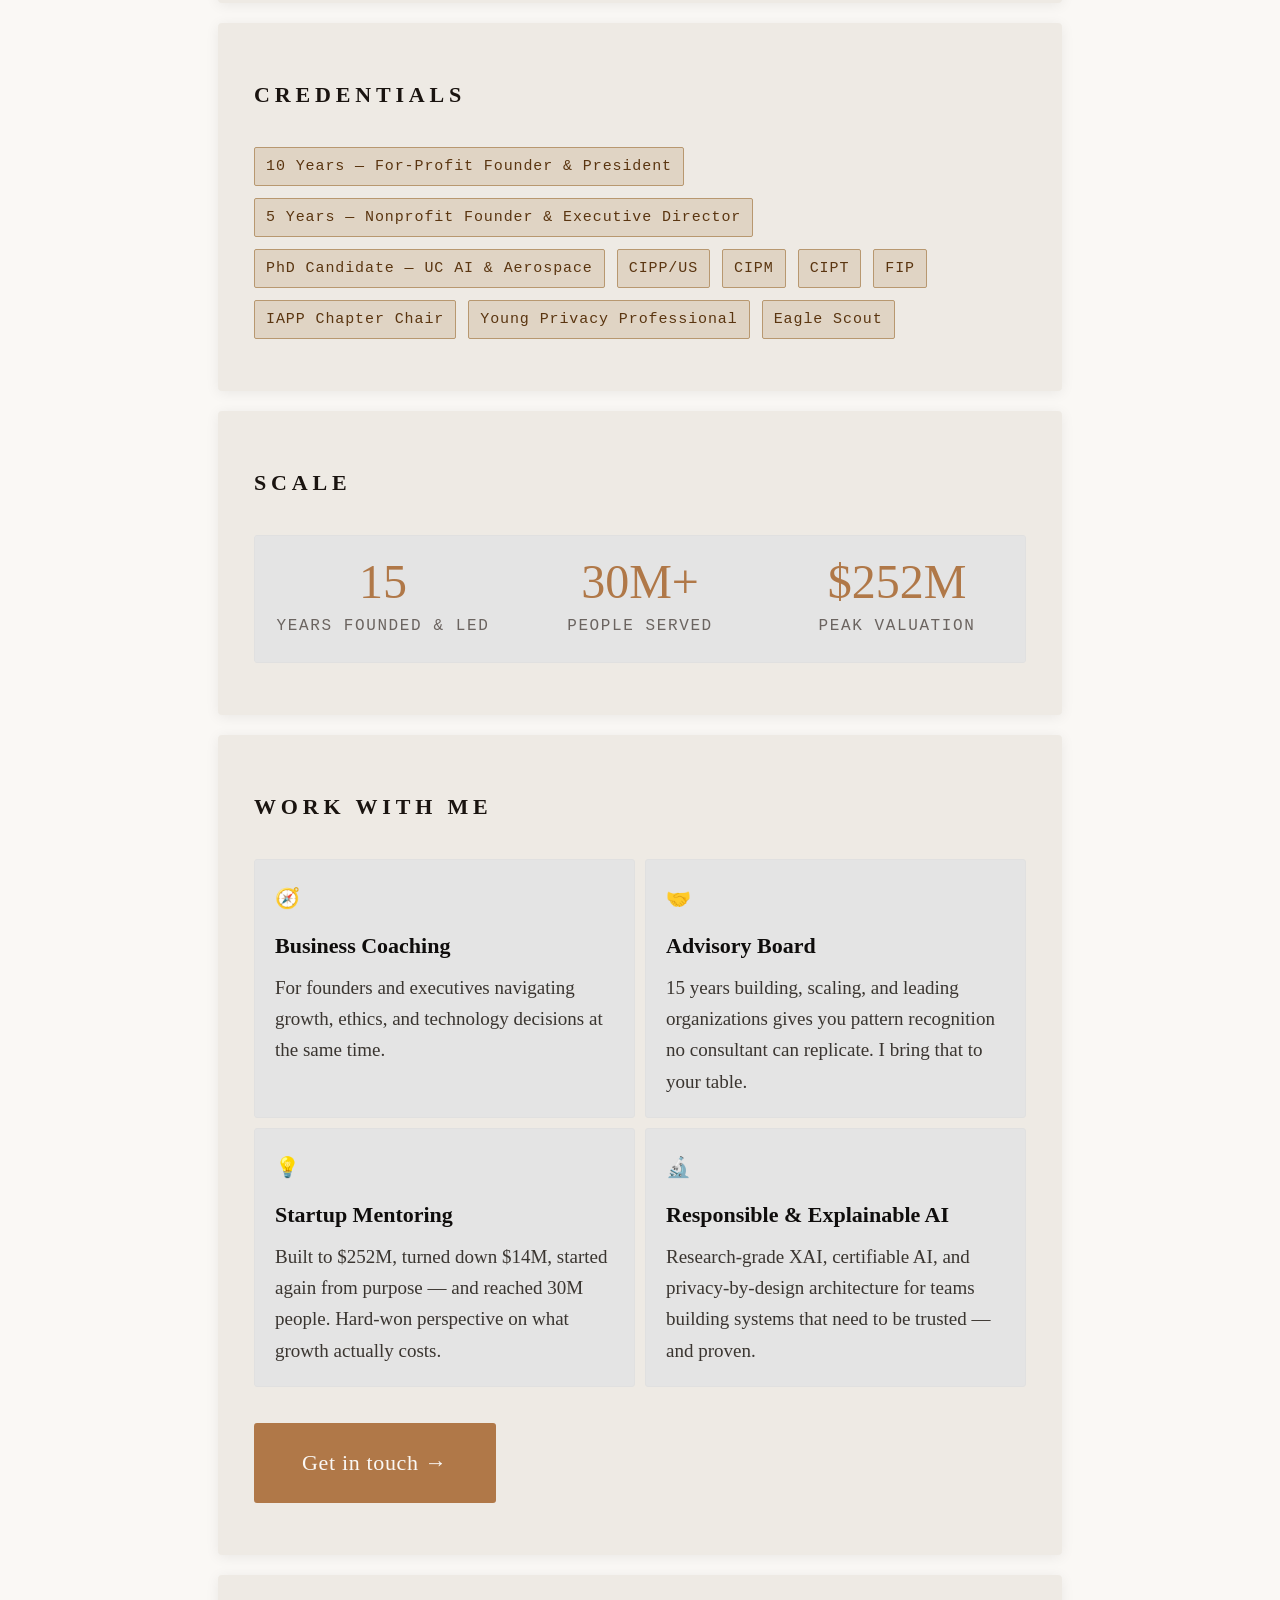
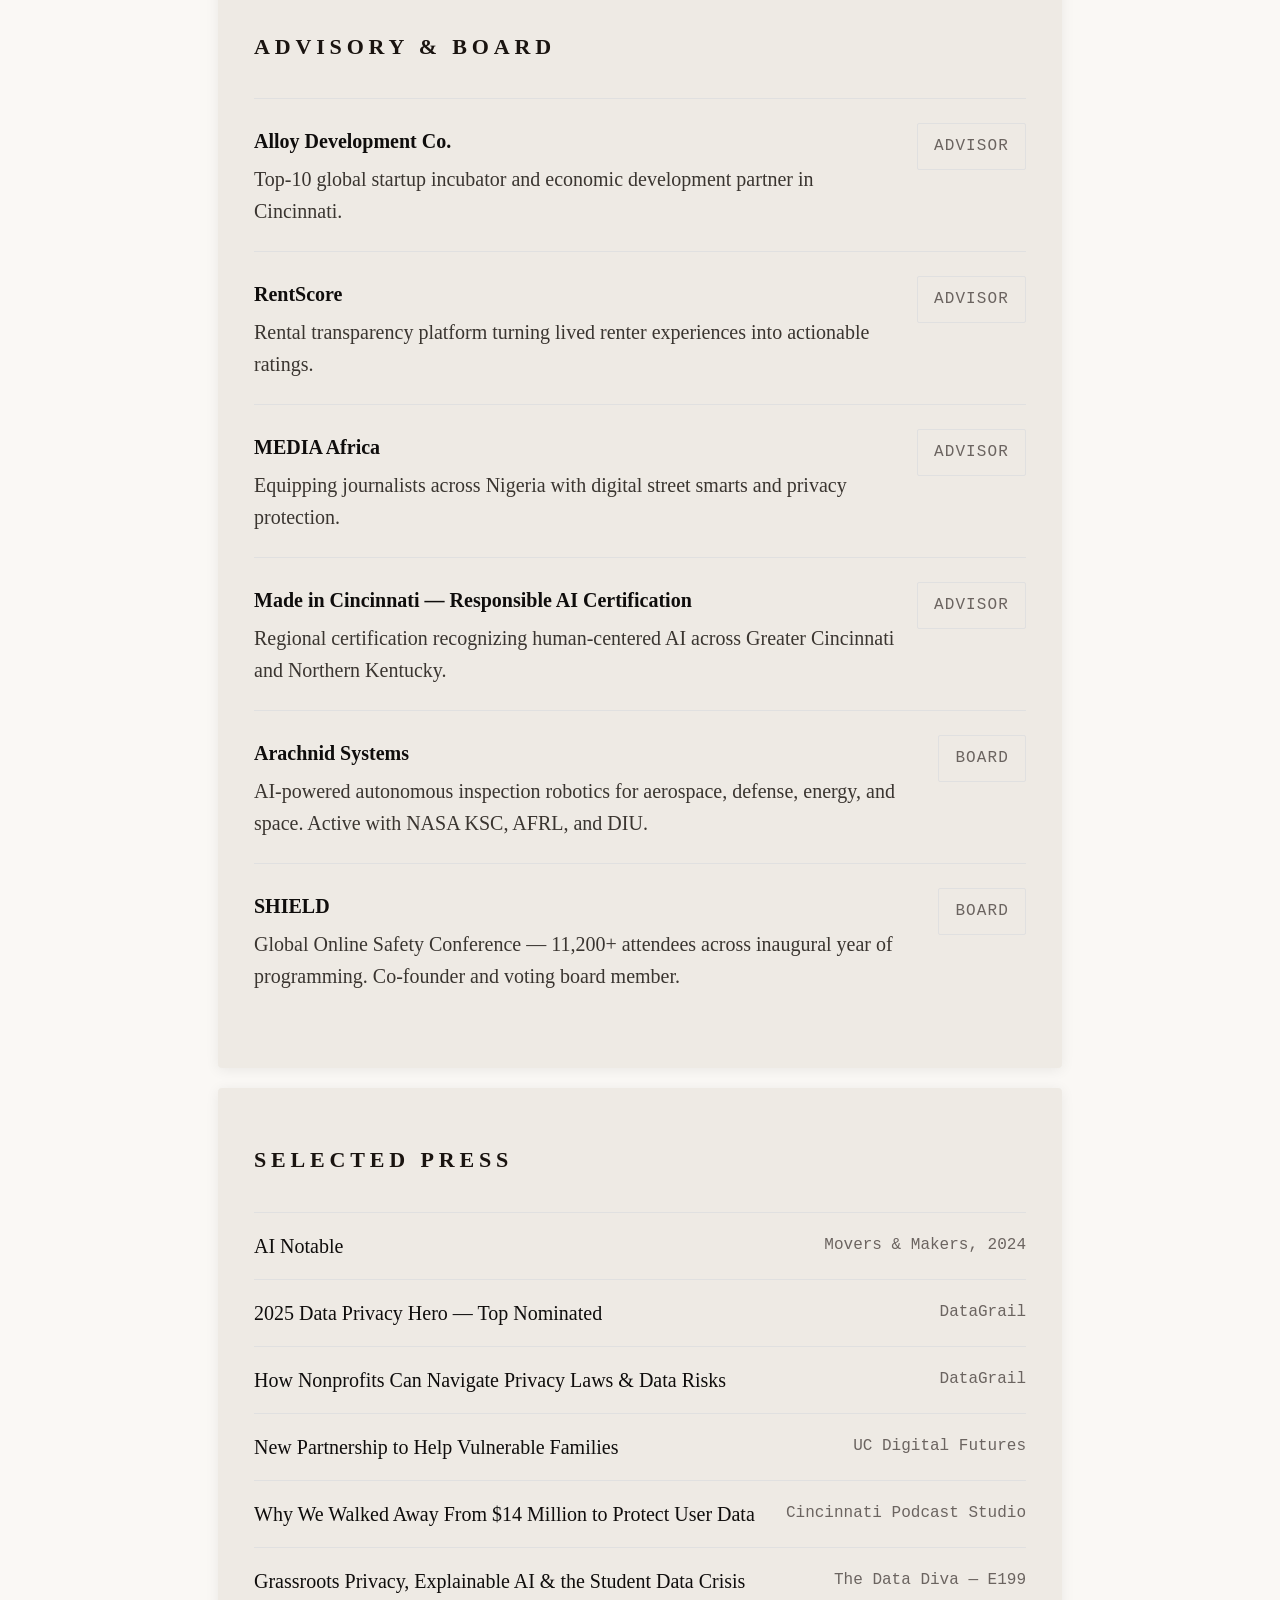
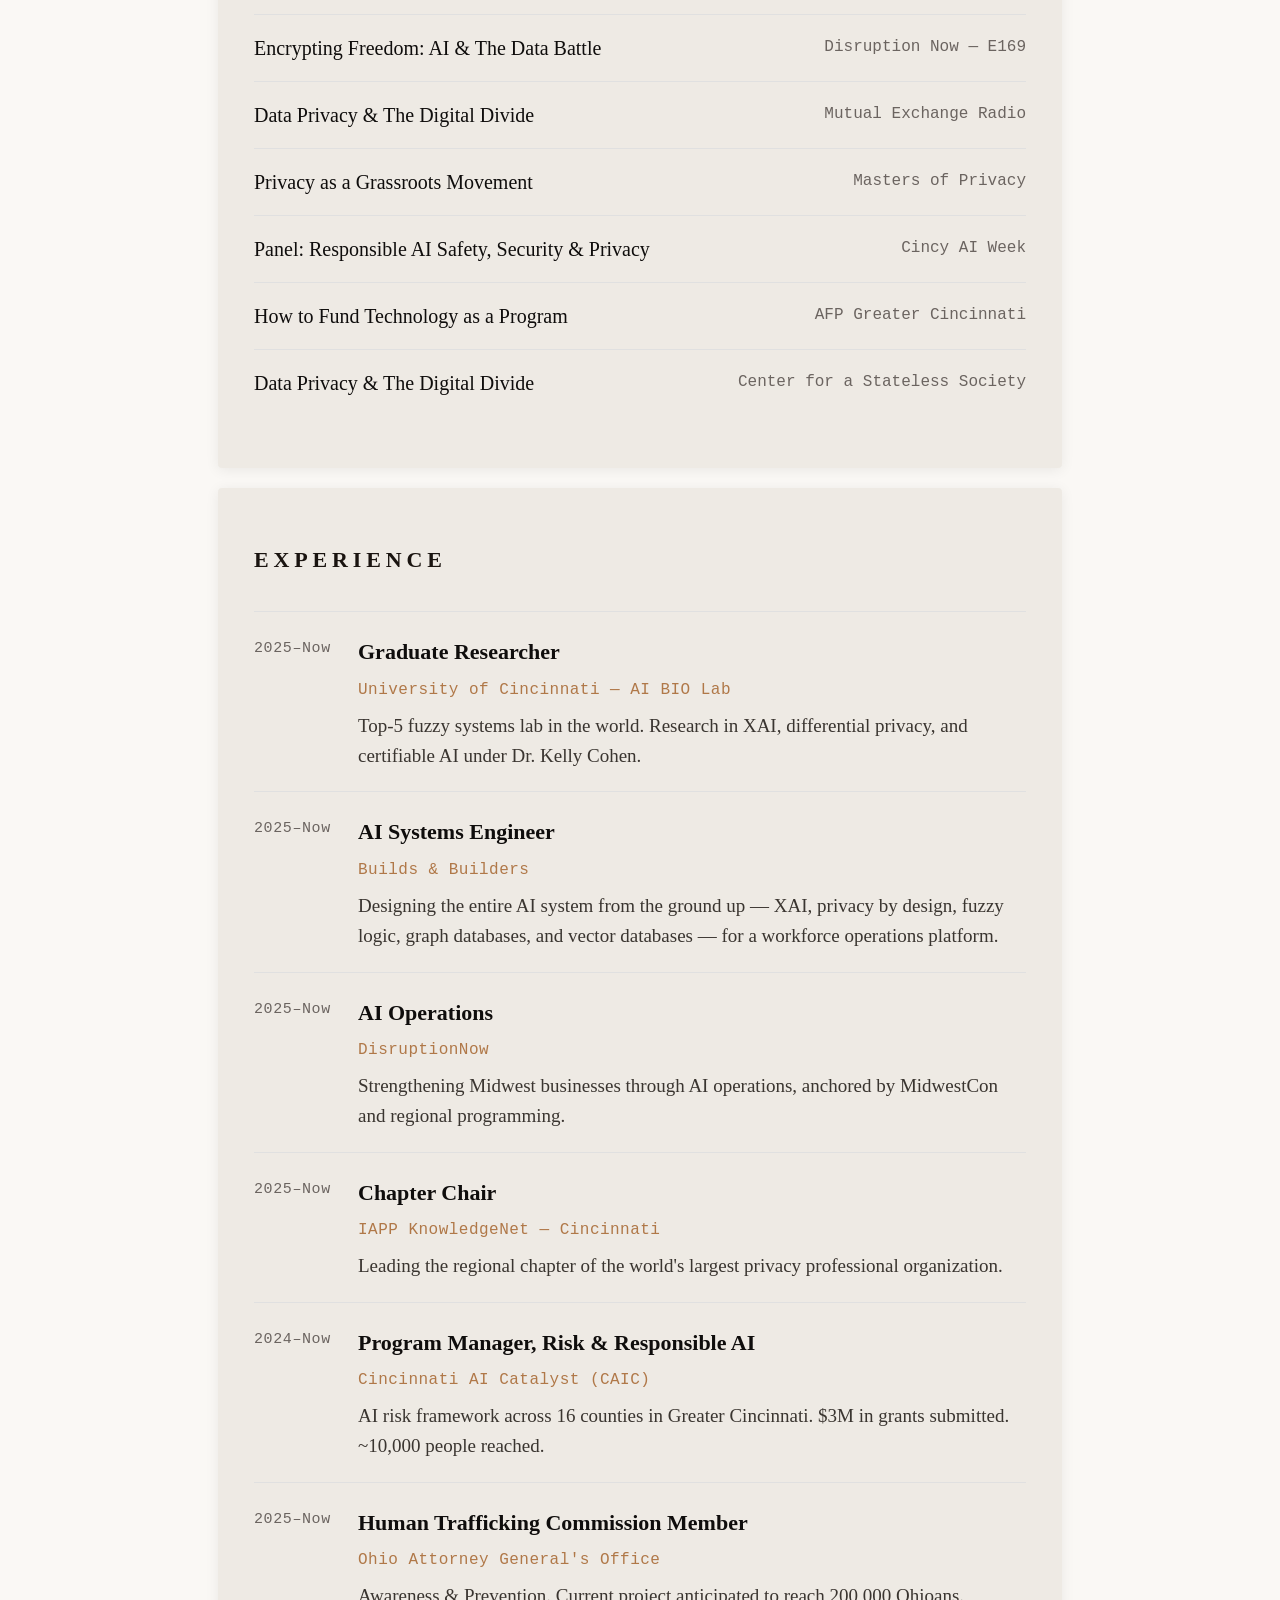
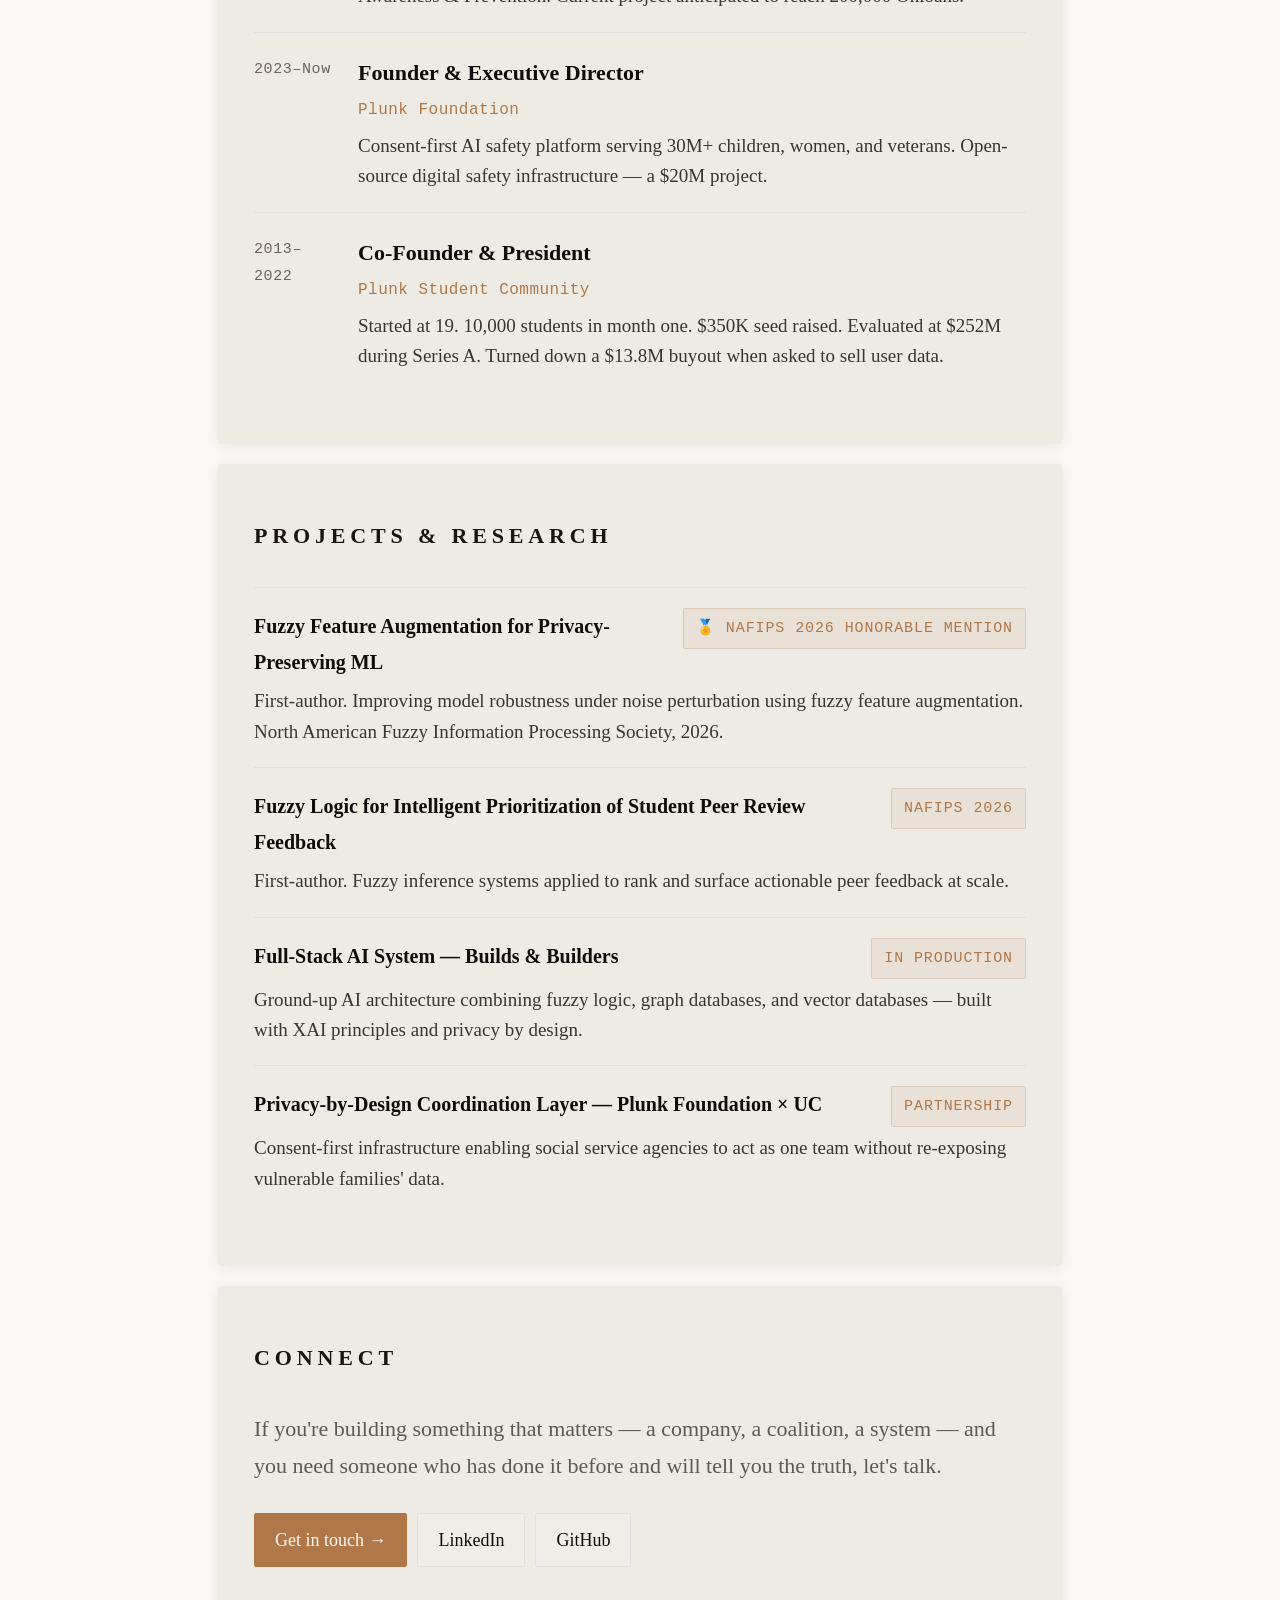
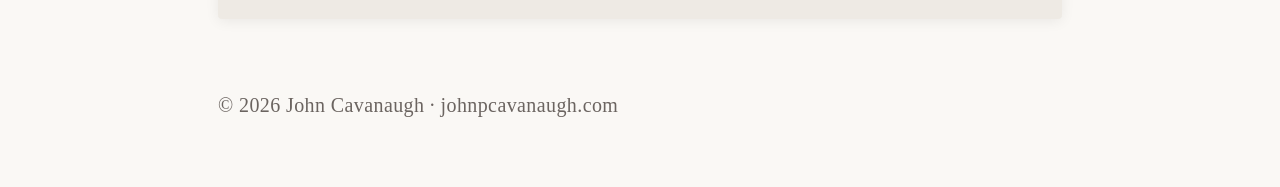
==== commit 8a375fc9: "tally.so link and email hiding" ====
--- a/index.html
+++ b/index.html
@@ -851,7 +851,7 @@
     </div>
 
     <div class="header-cta">
-      <a href="mailto:write2johncavs@protonmail.com?subject=Working%20Together" class="btn-primary">Work with me →</a>
+      <a href="https://tally.so/r/A7QooN" target="_blank" rel="noopener" class="btn-primary">Work with me →</a>
       <a href="https://linkedin.com/in/privacy-evangelist" target="_blank" rel="noopener" class="btn-secondary">LinkedIn</a>
     </div>
   </header>
@@ -946,7 +946,7 @@
         <div class="service-desc">Research-grade XAI, certifiable AI, and privacy-by-design architecture for teams building systems that need to be trusted — and proven.</div>
       </div>
     </div>
-    <a class="service-cta" href="mailto:write2johncavs@protonmail.com?subject=Working%20Together">Get in touch →</a>
+    <a class="service-cta" href="https://tally.so/r/A7QooN" target="_blank" rel="noopener">Get in touch →</a>
   </section>
 
   <section id="advisory">
@@ -1127,14 +1127,14 @@
       let's talk.
     </p>
     <div class="social-links">
-      <a href="mailto:write2johncavs@protonmail.com?subject=Working%20Together" style="background:var(--accent);color:var(--bg);border-color:var(--accent);">Email John →</a>
+      <a href="https://tally.so/r/A7QooN" target="_blank" rel="noopener" style="background:var(--accent);color:var(--bg);border-color:var(--accent);">Get in touch →</a>
       <a href="https://linkedin.com/in/privacy-evangelist" target="_blank" rel="noopener">LinkedIn</a>
       <a href="https://github.com/JetHayes" target="_blank" rel="noopener">GitHub</a>
     </div>
   </section>
 
   <footer>
-    <p>© <span id="yr"></span> John Cavanaugh · johnpcavanaugh.com · <a href="mailto:write2johncavs@protonmail.com" style="color:var(--muted);text-decoration:none;">write2johncavs@protonmail.com</a></p>
+    <p>© <span id="yr"></span> John Cavanaugh · johnpcavanaugh.com</p>
   </footer>
 
 </div>
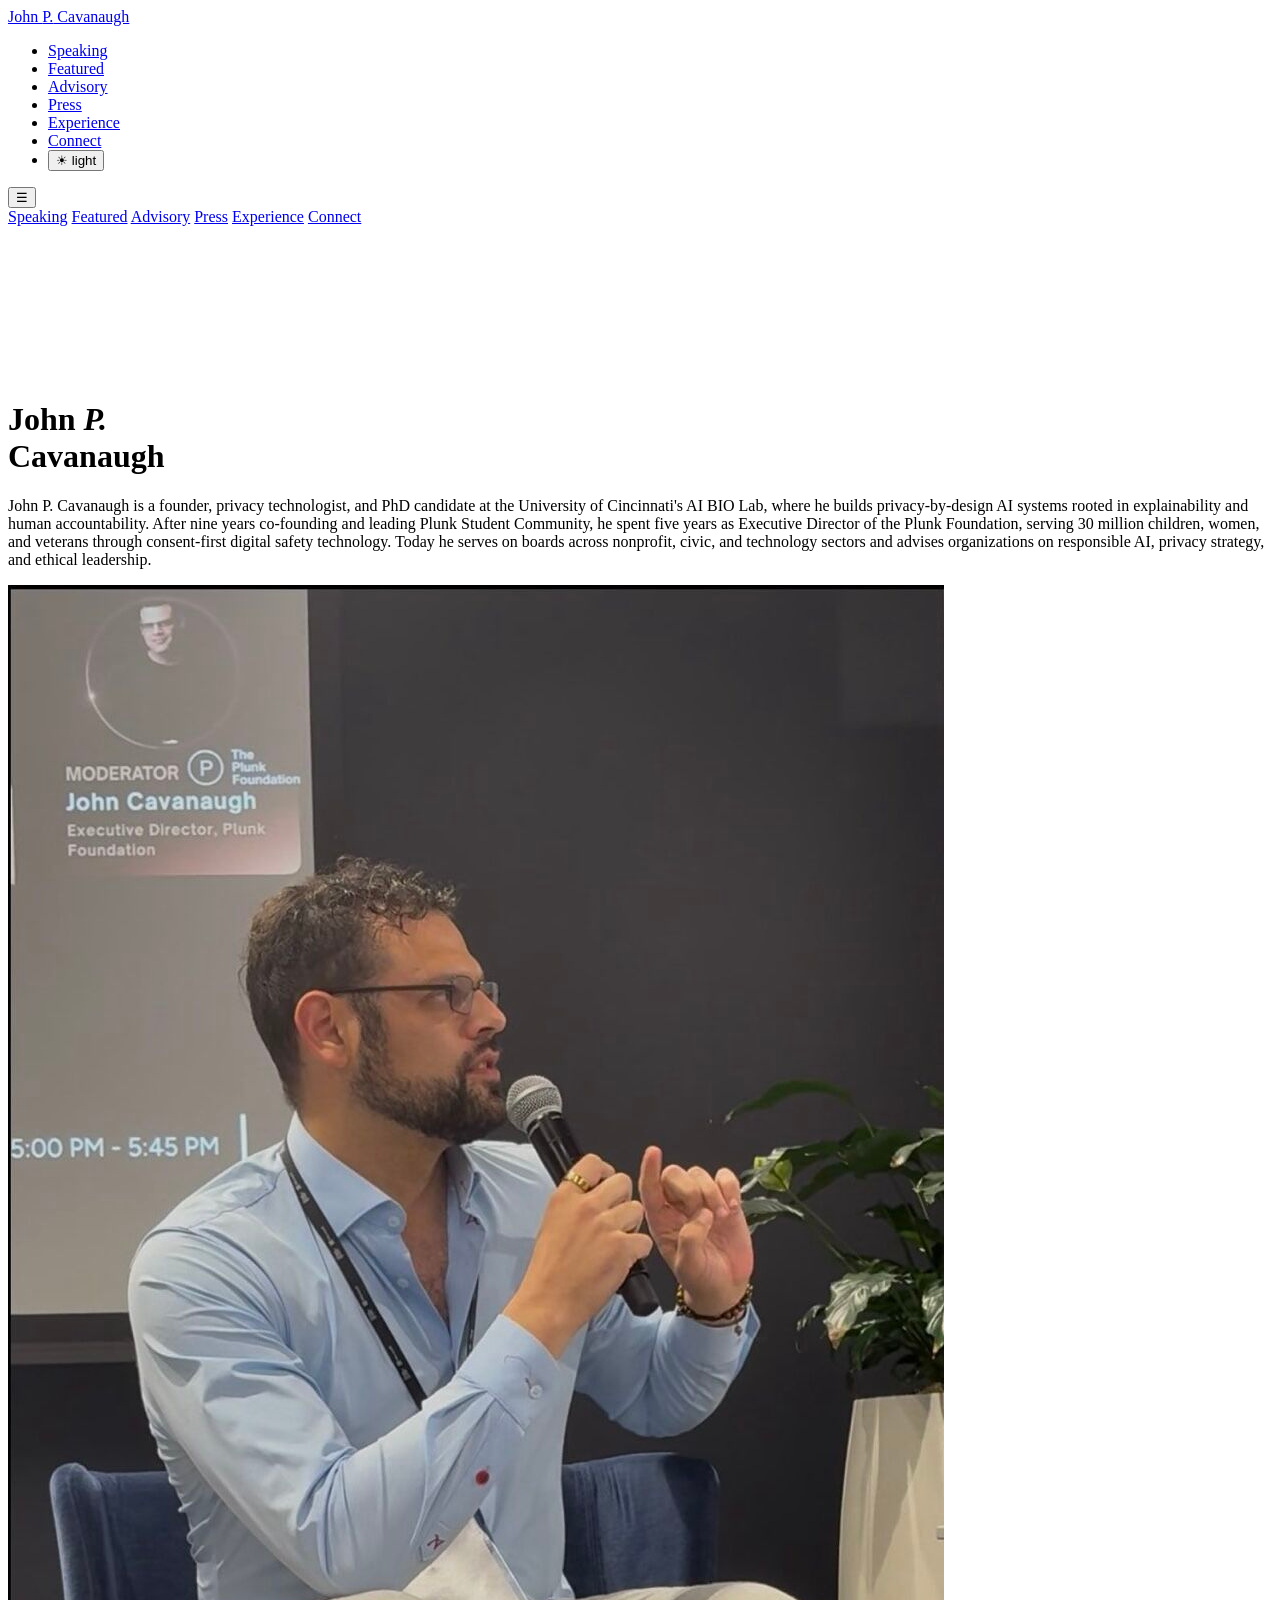
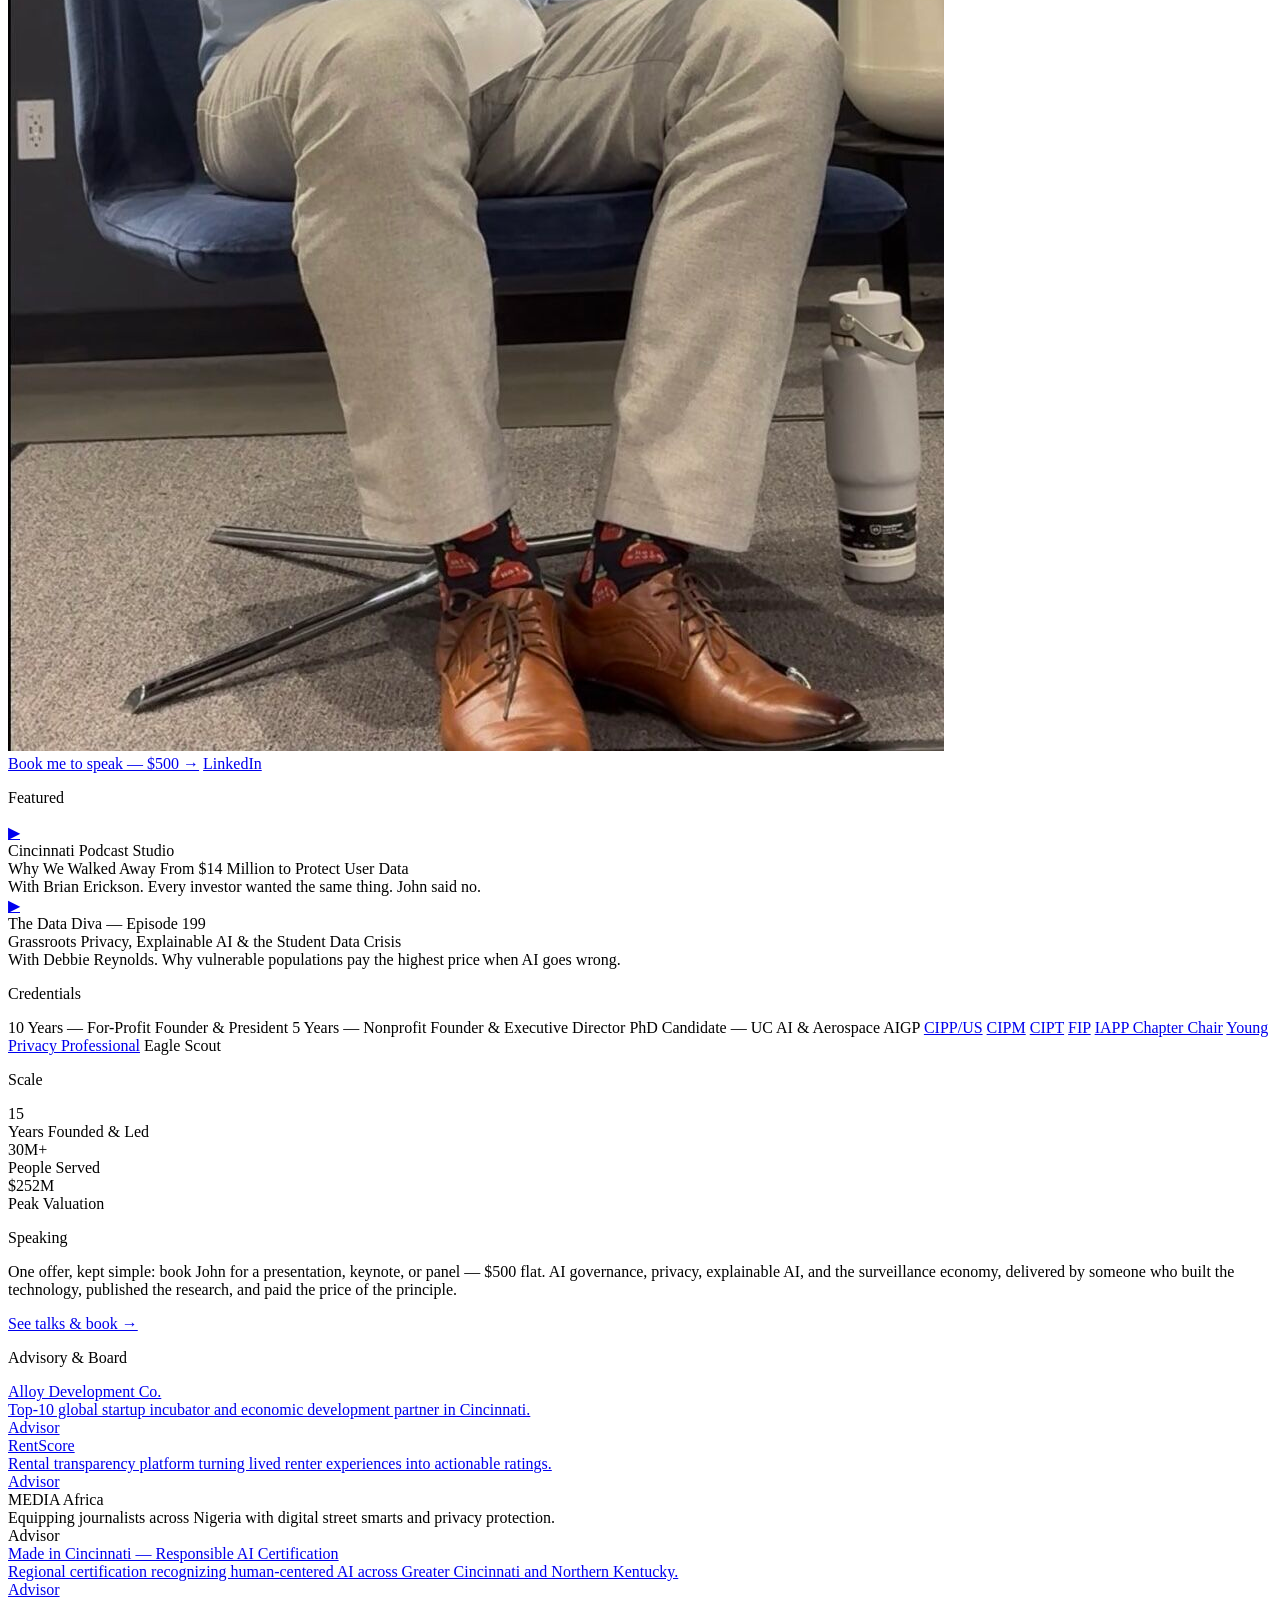
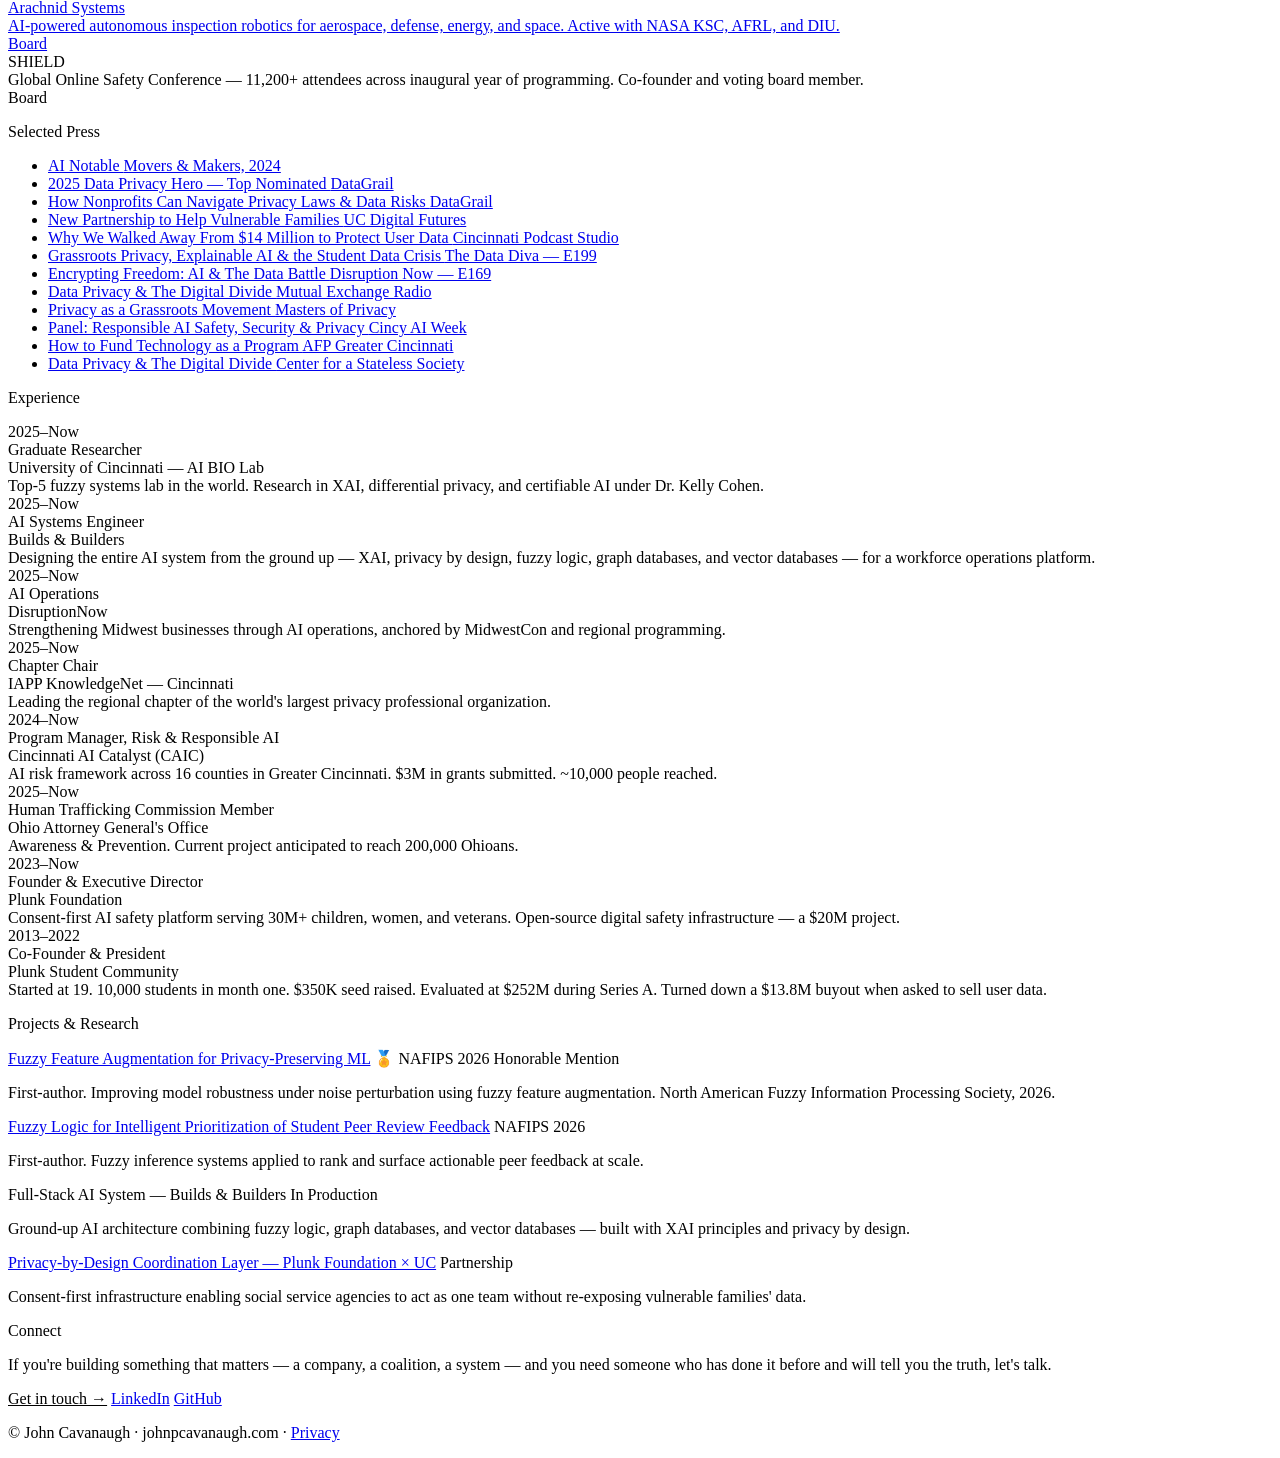
==== commit 3805aaaa: "Update index.html For css  and js" ====
--- a/index.html
+++ b/index.html
@@ -9,13 +9,18 @@
 
   <!-- Security Headers -->
   <meta http-equiv="X-Content-Type-Options" content="nosniff" />
-  <meta http-equiv="X-Frame-Options" content="DENY" />
   <meta http-equiv="Referrer-Policy" content="strict-origin-when-cross-origin" />
-  <meta http-equiv="Content-Security-Policy" content="default-src 'self'; img-src 'self' i.ytimg.com https://johnpcavanaugh.com; style-src 'self' 'unsafe-inline'; script-src 'self' 'unsafe-inline';" />
+  <meta http-equiv="Content-Security-Policy" content="default-src 'self'; img-src 'self' i.ytimg.com https://johnpcavanaugh.com; style-src 'self' 'unsafe-inline'; script-src 'self' 'unsafe-inline' https://cloud.umami.is; connect-src 'self' https://cloud.umami.is https://api-gateway.umami.dev;" />
 
   <!-- Favicon -->
   <link rel="icon" type="image/svg+xml" href="favicon.svg" />
   <link rel="alternate icon" href="favicon.ico" />
+
+  <!-- Styles -->
+  <link rel="stylesheet" href="css/base.css" />
+
+  <!-- Umami Analytics — cookieless, privacy-first. Replace data-website-id with yours from cloud.umami.is -->
+  <script defer src="https://cloud.umami.is/script.js" data-website-id="149889af-f9c3-4bf7-92f7-9495e162f4c6"></script>
 
   <!-- Open Graph -->
   <meta property="og:type" content="website" />
@@ -54,6 +59,7 @@
       { "@type": "Organization", "name": "IAPP KnowledgeNet" }
     ],
     "hasCredential": [
+      { "@type": "EducationalOccupationalCredential", "name": "Artificial Intelligence Governance Professional (AIGP)" },
       { "@type": "EducationalOccupationalCredential", "name": "Certified Information Privacy Manager (CIPM)" },
       { "@type": "EducationalOccupationalCredential", "name": "Certified Information Privacy Technologist (CIPT)" },
       { "@type": "EducationalOccupationalCredential", "name": "Certified Information Privacy Professional / United States (CIPP/US)" },
@@ -64,739 +70,19 @@
     "sameAs": ["https://www.linkedin.com/in/privacy-evangelist","https://github.com/JetHayes"]
   }
   </script>
-
-  <style>
-    :root {
-      --bg:      #1c1917;
-      --surface: #252220;
-      --border:  #2e2a27;
-      --ink:     #f0ebe4;
-      --muted:   #6b6460;
-      --quiet:   #4a4542;
-      --accent:  #d4a882;
-      --accent2: rgba(212,168,130,0.12);
-      --accent3: rgba(212,168,130,0.25);
-      --serif:   'Garamond', 'Georgia', 'Times New Roman', serif;
-      --sans:    system-ui, -apple-system, 'Segoe UI', sans-serif;
-      --mono:    'Courier New', 'Courier', monospace;
-      --nav-h:   56px;
-    }
-
-    [data-theme="light"] {
-      --bg:      #faf8f5;
-      --surface: #f0ede8;
-      --border:  #e0e0e0;
-      --ink:     #0f0d0c;
-      --muted:   #6b6460;
-      --quiet:   #b0aaa5;
-      --accent:  #b07848;
-      --accent2: rgba(176,120,72,0.08);
-      --accent3: rgba(176,120,72,0.2);
-    }
-
-    [data-theme="light"] .pod-card,
-    [data-theme="light"] .service-card,
-    [data-theme="light"] .stat,
-    [data-theme="light"] .stats-row {
-      background: #e4e4e4;
-    }
-
-    [data-theme="light"] .cred-tag {
-      background: #e0d4c4;
-      border-color: #b89870;
-      color: #5a3510;
-    }
-
-    [data-theme="light"] a.cred-tag:hover {
-      background: #cfc0a8;
-    }
-
-    [data-theme="light"] h1 {
-      font-size: clamp(3.5rem, 8vw, 6rem);
-      font-weight: 600;
-      color: #000000;
-      letter-spacing: -0.02em;
-    }
-
-    [data-theme="light"] .section-label {
-      font-weight: 600;
-      color: #1a1410;
-      letter-spacing: 0.22em;
-    }
-
-    [data-theme="light"] .tl-role,
-    [data-theme="light"] .advisory-name,
-    [data-theme="light"] .project-title,
-    [data-theme="light"] .service-name,
-    [data-theme="light"] .pod-title {
-      font-weight: 600;
-      color: #0f0d0c;
-    }
-
-    [data-theme="light"] .tl-desc,
-    [data-theme="light"] .advisory-desc,
-    [data-theme="light"] .service-desc,
-    [data-theme="light"] .project-desc,
-    [data-theme="light"] .pod-desc,
-    [data-theme="light"] .connect-desc {
-      color: #3a3530;
-    }
-
-    [data-theme="light"] section {
-      background: #eeeae4;
-      box-shadow: 0 2px 14px rgba(0,0,0,0.07);
-      border: none;
-    }
-
-    [data-theme="light"] .wrap {
-      position: relative;
-      z-index: 1;
-    }
-
-    [data-theme="light"] .site-nav {
-      background: rgba(250,248,245,0.92);
-      border-bottom-color: #e0e0e0;
-    }
-
-    #grain-overlay {
-      display: none;
-      position: fixed;
-      inset: 0;
-      pointer-events: none;
-      z-index: 9999;
-      opacity: 0.12;
-    }
-
-    [data-theme="light"] #grain-overlay {
-      display: block;
-    }
-
-    *, *::before, *::after { box-sizing: border-box; margin: 0; padding: 0; }
-    html { scroll-behavior: smooth; scroll-padding-top: calc(var(--nav-h) + 12px); }
-
-    body {
-      background: var(--bg);
-      color: var(--ink);
-      font-family: var(--serif);
-      font-weight: 500;
-      line-height: 1.8;
-      font-size: 24px;
-      -webkit-font-smoothing: antialiased;
-      transition: background 0.2s, color 0.2s;
-      padding-top: var(--nav-h);
-    }
-
-    /* ── NAV ── */
-    .site-nav {
-      position: fixed;
-      top: 0;
-      left: 0;
-      right: 0;
-      height: var(--nav-h);
-      background: rgba(28,25,23,0.92);
-      backdrop-filter: blur(12px);
-      -webkit-backdrop-filter: blur(12px);
-      border-bottom: 1px solid var(--border);
-      z-index: 200;
-      display: flex;
-      align-items: center;
-    }
-
-    .nav-inner {
-      max-width: 900px;
-      margin: 0 auto;
-      padding: 0 28px;
-      width: 100%;
-      display: flex;
-      align-items: center;
-      justify-content: space-between;
-      gap: 16px;
-    }
-
-    .nav-logo {
-      font-family: var(--serif);
-      font-size: 16px;
-      font-weight: 500;
-      color: var(--ink);
-      text-decoration: none;
-      letter-spacing: 0.02em;
-      white-space: nowrap;
-      flex-shrink: 0;
-    }
-
-    .nav-logo span { color: var(--accent); font-style: italic; }
-
-    .nav-links {
-      display: flex;
-      align-items: center;
-      gap: 4px;
-      list-style: none;
-      flex-wrap: nowrap;
-    }
-
-    .nav-links a {
-      font-family: var(--mono);
-      font-size: 14px;
-      letter-spacing: 0.06em;
-      text-transform: uppercase;
-      color: var(--muted);
-      text-decoration: none;
-      padding: 5px 8px;
-      border-radius: 2px;
-      transition: color 0.15s, background 0.15s;
-      white-space: nowrap;
-    }
-
-    .nav-links a:hover {
-      color: var(--accent);
-      background: var(--accent2);
-    }
-
-    .nav-right {
-      display: flex;
-      align-items: center;
-      gap: 8px;
-      flex-shrink: 0;
-    }
-
-    .theme-toggle {
-      background: transparent;
-      border: 1px solid var(--border);
-      border-radius: 20px;
-      padding: 5px 12px;
-      cursor: pointer;
-      font-family: var(--mono);
-      font-size: 14px;
-      color: var(--muted);
-      letter-spacing: 0.06em;
-      transition: border-color 0.15s, color 0.15s;
-      white-space: nowrap;
-      line-height: 1;
-    }
-
-    .theme-toggle:hover { border-color: var(--accent); color: var(--accent); }
-
-    /* Hamburger */
-    .nav-hamburger {
-      display: none;
-      background: none;
-      border: 1px solid var(--border);
-      border-radius: 3px;
-      padding: 6px 8px;
-      cursor: pointer;
-      color: var(--muted);
-      font-size: 16px;
-      line-height: 1;
-    }
-
-    /* Mobile drawer */
-    .nav-drawer {
-      display: none;
-      position: fixed;
-      top: var(--nav-h);
-      left: 0;
-      right: 0;
-      background: var(--surface);
-      border-bottom: 1px solid var(--border);
-      z-index: 199;
-      padding: 16px 28px 20px;
-      flex-direction: column;
-      gap: 2px;
-    }
-
-    .nav-drawer.open { display: flex; }
-
-    .nav-drawer a {
-      font-family: var(--mono);
-      font-size: 16px;
-      letter-spacing: 0.08em;
-      text-transform: uppercase;
-      color: var(--muted);
-      text-decoration: none;
-      padding: 10px 0;
-      border-bottom: 1px solid var(--border);
-      transition: color 0.15s;
-    }
-
-    .nav-drawer a:last-child { border-bottom: none; }
-    .nav-drawer a:hover { color: var(--accent); }
-
-    /* ── LAYOUT ── */
-    .wrap { max-width: 900px; margin: 0 auto; padding: 0 28px; }
-
-    /* Header */
-    header { padding: 64px 0 56px; }
-
-    .eyebrow {
-      font-family: var(--serif);
-      font-size: 20px;
-      font-weight: 500;
-      letter-spacing: 0.08em;
-      text-transform: uppercase;
-      color: var(--accent);
-      margin-bottom: 16px;
-    }
-
-    h1 {
-      font-family: var(--serif);
-      font-size: clamp(3.5rem, 8vw, 6rem);
-      font-weight: 500;
-      line-height: 1.05;
-      letter-spacing: -0.02em;
-      color: var(--ink);
-      margin-bottom: 36px;
-    }
-
-    h1 em { font-style: italic; color: var(--accent); }
-
-    .bio { font-size: 20px; font-weight: 400; color: var(--ink); line-height: 1.9; font-family: var(--serif); }
-    .bio strong { font-weight: 700; color: var(--accent); font-style: normal; }
-
-    .header-grid {
-      display: grid;
-      grid-template-columns: 1.1fr 0.9fr;
-      gap: 40px;
-      align-items: stretch;
-      margin-top: 32px;
-    }
-
-    .header-photo {
-      position: relative;
-      min-height: 480px;
-    }
-
-    .header-photo img {
-      position: absolute;
-      inset: 0;
-      width: 100%;
-      height: 100%;
-      object-fit: cover;
-      object-position: center 8%;
-      border-radius: 4px;
-      box-shadow: 0 6px 32px rgba(0,0,0,0.35);
-      display: block;
-    }
-
-    .header-cta {
-      margin-top: 36px;
-      display: flex;
-      gap: 16px;
-      flex-wrap: wrap;
-    }
-
-    .btn-primary {
-      display: inline-flex;
-      align-items: center;
-      padding: 18px 36px;
-      background: var(--accent);
-      color: var(--bg);
-      text-decoration: none;
-      font-family: var(--serif);
-      font-size: 20px;
-      font-weight: 500;
-      border-radius: 3px;
-      transition: opacity 0.15s;
-    }
-
-    .btn-primary:hover { opacity: 0.85; }
-
-    .btn-secondary {
-      display: inline-flex;
-      align-items: center;
-      padding: 18px 36px;
-      border: 1px solid var(--border);
-      color: var(--ink);
-      text-decoration: none;
-      font-family: var(--serif);
-      font-size: 20px;
-      font-weight: 500;
-      border-radius: 3px;
-      background: var(--surface);
-      transition: opacity 0.15s;
-    }
-
-    .btn-secondary:hover { opacity: 0.7; }
-
-    /* Sections */
-    section {
-      padding: 52px 36px;
-      margin: 0 0 20px 0;
-      border-radius: 4px;
-      background: var(--surface);
-      border: none;
-      box-shadow: 0 3px 18px rgba(0,0,0,0.22);
-    }
-
-    .section-label {
-      font-family: var(--serif);
-      font-size: 22px;
-      font-weight: 500;
-      letter-spacing: 0.22em;
-      text-transform: uppercase;
-      color: var(--muted);
-      margin-bottom: 32px;
-    }
-
-    /* Featured */
-    .pod-pair { display: grid; grid-template-columns: 1fr 1fr; gap: 12px; }
-
-    .pod-card {
-      display: flex;
-      flex-direction: column;
-      text-decoration: none;
-      color: inherit;
-      border: 1px solid var(--border);
-      border-radius: 3px;
-      overflow: hidden;
-      background: var(--surface);
-      transition: border-color 0.15s;
-    }
-
-    .pod-card:hover { border-color: var(--accent); }
-
-    .pod-thumb {
-      position: relative;
-      width: 100%;
-      aspect-ratio: 16/9;
-      background: #000;
-    }
-
-    .pod-thumb a {
-      display: block;
-      position: absolute;
-      inset: 0;
-      text-decoration: none;
-    }
-
-    .pod-thumb img {
-      width: 100%;
-      height: 100%;
-      object-fit: cover;
-      opacity: 0.85;
-    }
-
-    .pod-play {
-      position: absolute;
-      inset: 0;
-      display: flex;
-      align-items: center;
-      justify-content: center;
-    }
-
-    .pod-play span {
-      width: 48px;
-      height: 48px;
-      background: var(--accent);
-      border-radius: 50%;
-      display: flex;
-      align-items: center;
-      justify-content: center;
-      font-size: 18px;
-      color: var(--bg);
-      padding-left: 3px;
-    }
-
-    .pod-info { padding: 16px; display: flex; flex-direction: column; gap: 5px; }
-
-    .pod-eyebrow {
-      font-family: var(--mono);
-      font-size: 14px;
-      letter-spacing: 0.14em;
-      text-transform: uppercase;
-      color: var(--accent);
-    }
-
-    .pod-title { font-size: 20px; font-weight: 500; color: var(--ink); line-height: 1.35; font-family: var(--serif); }
-    .pod-desc { font-family: var(--serif); font-size: 18px; font-weight: 500; color: var(--muted); line-height: 1.6; margin-top: 2px; }
-
-    /* Credentials */
-    .cred-strip { display: flex; flex-wrap: wrap; gap: 12px; }
-
-    .cred-tag {
-      font-family: var(--mono);
-      font-size: 15px;
-      letter-spacing: 0.06em;
-      color: var(--accent);
-      background: var(--accent2);
-      border: 1px solid var(--accent3);
-      border-radius: 2px;
-      padding: 5px 11px;
-      text-decoration: none;
-      transition: background 0.15s, border-color 0.15s;
-    }
-
-    a.cred-tag:hover { background: var(--accent3); border-color: var(--accent); }
-
-    /* Stats */
-    .stats-row {
-      display: grid;
-      grid-template-columns: repeat(3, 1fr);
-      gap: 1px;
-      background: var(--border);
-      border: 1px solid var(--border);
-      border-radius: 3px;
-      overflow: hidden;
-    }
-
-    .stat { background: var(--surface); padding: 22px 16px; text-align: center; }
-
-    .stat-number {
-      font-family: var(--serif);
-      font-size: 3rem;
-      font-weight: 400;
-      color: var(--accent);
-      line-height: 1;
-      margin-bottom: 6px;
-    }
-
-    .stat-label {
-      font-family: var(--mono);
-      font-size: 16px;
-      letter-spacing: 0.1em;
-      text-transform: uppercase;
-      color: var(--muted);
-    }
-
-    /* Services */
-    .services-grid { display: grid; grid-template-columns: 1fr 1fr; gap: 10px; }
-
-    .service-card {
-      border: 1px solid var(--border);
-      border-radius: 3px;
-      padding: 20px;
-      background: var(--surface);
-    }
-
-    .service-icon { font-size: 20px; margin-bottom: 10px; }
-    .service-name { font-size: 22px; font-weight: 500; color: var(--ink); margin-bottom: 6px; font-family: var(--serif); }
-    .service-desc { font-family: var(--serif); font-size: 19px; font-weight: 500; color: var(--muted); line-height: 1.65; }
-
-    .service-cta {
-      display: inline-block;
-      margin-top: 36px;
-      padding: 20px 48px;
-      background: var(--accent);
-      color: var(--bg);
-      text-decoration: none;
-      font-family: var(--serif);
-      font-size: 22px;
-      font-weight: 500;
-      border-radius: 3px;
-      letter-spacing: 0.03em;
-      transition: opacity 0.15s;
-    }
-
-    .service-cta:hover { opacity: 0.88; }
-
-    /* Timeline */
-    .timeline { display: flex; flex-direction: column; }
-
-    .tl-item {
-      display: grid;
-      grid-template-columns: 80px 1fr;
-      gap: 0 24px;
-      padding: 20px 0;
-      border-top: 1px solid var(--border);
-    }
-
-    .tl-item:last-child { border-bottom: none; }
-
-    .tl-year {
-      font-family: var(--mono);
-      font-size: 15px;
-      color: var(--muted);
-      padding-top: 3px;
-      letter-spacing: 0.04em;
-    }
-
-    .tl-role { font-size: 22px; font-weight: 500; color: var(--ink); margin-bottom: 4px; font-family: var(--serif); }
-
-    .tl-org {
-      font-size: 16px;
-      color: var(--accent);
-      font-family: var(--mono);
-      letter-spacing: 0.03em;
-      margin-bottom: 6px;
-    }
-
-    .tl-desc { font-size: 19px; font-weight: 500; color: var(--muted); line-height: 1.6; font-family: var(--serif); }
-
-    /* Advisory */
-    .advisory-grid { display: flex; flex-direction: column; }
-
-    .advisory-item {
-      display: grid;
-      grid-template-columns: 1fr auto;
-      gap: 4px 20px;
-      align-items: start;
-      padding: 24px 0;
-      border-top: 1px solid var(--border);
-      text-decoration: none;
-      color: inherit;
-    }
-
-    .advisory-item:last-child { border-bottom: none; }
-    a.advisory-item:hover .advisory-name { color: var(--accent); }
-
-    .advisory-name {
-      font-family: var(--serif);
-      font-size: 20px;
-      font-weight: 500;
-      color: var(--ink);
-      margin-bottom: 4px;
-      transition: color 0.15s;
-    }
-
-    .advisory-desc { font-family: var(--serif); font-size: 20px; font-weight: 500; color: var(--muted); line-height: 1.6; grid-column: 1; }
-
-    .advisory-tag {
-      font-family: var(--mono);
-      font-size: 16px;
-      letter-spacing: 0.07em;
-      text-transform: uppercase;
-      color: var(--muted);
-      border: 1px solid var(--border);
-      border-radius: 2px;
-      padding: 8px 16px;
-      white-space: nowrap;
-      align-self: start;
-    }
-
-    /* Projects */
-    .project-list { display: flex; flex-direction: column; }
-    .project { border-top: 1px solid var(--border); padding: 20px 0; }
-    .project:last-child { border-bottom: none; }
-
-    .project-header {
-      display: flex;
-      justify-content: space-between;
-      align-items: flex-start;
-      gap: 16px;
-      margin-bottom: 6px;
-    }
-
-    .project-title {
-      font-family: var(--serif);
-      font-size: 20px;
-      font-weight: 500;
-      color: var(--ink);
-      text-decoration: none;
-      transition: color 0.15s;
-    }
-
-    .project-title:hover { color: var(--accent); }
-
-    .project-badge {
-      font-family: var(--mono);
-      font-size: 15px;
-      letter-spacing: 0.06em;
-      text-transform: uppercase;
-      color: var(--accent);
-      background: var(--accent2);
-      border: 1px solid var(--accent3);
-      border-radius: 2px;
-      padding: 6px 12px;
-      white-space: nowrap;
-      flex-shrink: 0;
-    }
-
-    .project-desc { font-size: 19px; font-weight: 500; color: var(--muted); line-height: 1.6; font-family: var(--serif); }
-
-    /* Press */
-    .press-list { list-style: none; }
-    .press-list li { border-top: 1px solid var(--border); }
-    .press-list li:last-child { border-bottom: none; }
-
-    .press-list a {
-      font-family: var(--serif);
-      display: flex;
-      justify-content: space-between;
-      align-items: center;
-      gap: 16px;
-      padding: 15px 0;
-      color: var(--ink);
-      text-decoration: none;
-      font-size: 20px;
-      transition: color 0.15s;
-    }
-
-    .press-list a:hover { color: var(--accent); }
-
-    .pub {
-      font-family: var(--mono);
-      font-size: 16px;
-      color: var(--muted);
-      white-space: nowrap;
-      flex-shrink: 0;
-      transition: color 0.15s;
-    }
-
-    .press-list a:hover .pub { color: var(--accent); }
-
-    /* Connect */
-    .connect-desc { font-family: var(--serif); font-size: 22px; font-weight: 500; color: var(--ink); opacity: 0.8; margin-bottom: 28px; line-height: 1.7; }
-    .social-links { display: flex; flex-wrap: wrap; gap: 10px; }
-
-    .social-links a {
-      display: inline-flex;
-      align-items: center;
-      padding: 10px 20px;
-      border: 1px solid var(--border);
-      border-radius: 2px;
-      color: var(--ink);
-      text-decoration: none;
-      font-size: 18px;
-      background: var(--surface);
-      transition: border-color 0.15s, color 0.15s;
-    }
-
-    .social-links a:hover { border-color: var(--accent); color: var(--accent); }
-
-    /* Footer */
-    footer { padding: 48px 0 64px; }
-
-    footer p {
-      font-family: var(--serif);
-      font-size: 20px;
-      font-weight: 500;
-      color: var(--muted);
-      letter-spacing: 0.02em;
-    }
-
-    /* ── RESPONSIVE ── */
-    @media (max-width: 720px) {
-      .nav-links { display: none; }
-      .nav-hamburger { display: block; }
-      .header-grid { grid-template-columns: 1fr; }
-      .header-photo { min-height: 280px; }
-      h1 { font-size: 3rem; }
-      header { padding: 40px 0 40px; }
-      .stats-row { grid-template-columns: 1fr; }
-      .pod-pair { grid-template-columns: 1fr; }
-      .services-grid { grid-template-columns: 1fr; }
-      .tl-item { grid-template-columns: 1fr; gap: 4px; }
-      .tl-year { padding-top: 0; }
-      .advisory-item { grid-template-columns: 1fr; }
-      .advisory-tag { justify-self: start; margin-top: 4px; }
-      section { padding: 36px 20px; }
-    }
-
-    @media (prefers-reduced-motion: reduce) { * { transition: none !important; } }
-  </style>
 </head>
 <body>
 
 <!-- ── STICKY NAV ── -->
 <nav class="site-nav" role="navigation" aria-label="Main navigation">
   <div class="nav-inner">
-    <a class="nav-logo" href="#top">John <span>P.</span> Cavanaugh</a>
+    <a class="nav-logo" href="index.html">John <span>P.</span> Cavanaugh</a>
     <ul class="nav-links">
+      <li><a href="speaking.html">Speaking</a></li>
       <li><a href="#featured">Featured</a></li>
-      <li><a href="#work">Work With Me</a></li>
       <li><a href="#advisory">Advisory</a></li>
       <li><a href="#press">Press</a></li>
       <li><a href="#experience">Experience</a></li>
-      <li><a href="#projects">Projects</a></li>
       <li><a href="#connect">Connect</a></li>
       <li>
         <button class="theme-toggle" onclick="toggleTheme()" aria-label="Toggle light/dark mode">
@@ -812,12 +98,11 @@
 
 <!-- Mobile drawer -->
 <div class="nav-drawer" id="nav-drawer" role="menu">
+  <a href="speaking.html">Speaking</a>
   <a href="#featured" onclick="closeDrawer()">Featured</a>
-  <a href="#work" onclick="closeDrawer()">Work With Me</a>
   <a href="#advisory" onclick="closeDrawer()">Advisory</a>
   <a href="#press" onclick="closeDrawer()">Press</a>
   <a href="#experience" onclick="closeDrawer()">Experience</a>
-  <a href="#projects" onclick="closeDrawer()">Projects</a>
   <a href="#connect" onclick="closeDrawer()">Connect</a>
 </div>
 
@@ -851,7 +136,7 @@
     </div>
 
     <div class="header-cta">
-      <a href="https://tally.so/r/A7QooN" target="_blank" rel="noopener" class="btn-primary">Work with me →</a>
+      <a href="speaking.html" class="btn-primary">Book me to speak — $500 →</a>
       <a href="https://linkedin.com/in/privacy-evangelist" target="_blank" rel="noopener" class="btn-secondary">LinkedIn</a>
     </div>
   </header>
@@ -894,6 +179,7 @@
       <span class="cred-tag">10 Years — For-Profit Founder &amp; President</span>
       <span class="cred-tag">5 Years — Nonprofit Founder &amp; Executive Director</span>
       <span class="cred-tag">PhD Candidate — UC AI &amp; Aerospace</span>
+      <span class="cred-tag">AIGP</span>
       <a class="cred-tag" href="https://www.credential.net/c76404ae-8de9-4aeb-b853-19fd685b3d37" target="_blank" rel="noopener">CIPP/US</a>
       <a class="cred-tag" href="https://www.credential.net/16376e23-8e10-4ccb-8e09-62d6f15b857e" target="_blank" rel="noopener">CIPM</a>
       <a class="cred-tag" href="https://www.credential.net/83e1e4d8-36cc-42f3-8522-982aa4b596c3?key=947ea2d0ea164d5d0a81768ec8a5e6b8d426b694019b7714230bb5966074ff7f" target="_blank" rel="noopener">CIPT</a>
@@ -923,30 +209,13 @@
   </section>
 
   <section id="work">
-    <p class="section-label">Work With Me</p>
-    <div class="services-grid">
-      <div class="service-card">
-        <div class="service-icon">🧭</div>
-        <div class="service-name">Business Coaching</div>
-        <div class="service-desc">For founders and executives navigating growth, ethics, and technology decisions at the same time.</div>
-      </div>
-      <div class="service-card">
-        <div class="service-icon">🤝</div>
-        <div class="service-name">Advisory Board</div>
-        <div class="service-desc">15 years building, scaling, and leading organizations gives you pattern recognition no consultant can replicate. I bring that to your table.</div>
-      </div>
-      <div class="service-card">
-        <div class="service-icon">💡</div>
-        <div class="service-name">Startup Mentoring</div>
-        <div class="service-desc">Built to $252M, turned down $14M, started again from purpose — and reached 30M people. Hard-won perspective on what growth actually costs.</div>
-      </div>
-      <div class="service-card">
-        <div class="service-icon">🔬</div>
-        <div class="service-name">Responsible &amp; Explainable AI</div>
-        <div class="service-desc">Research-grade XAI, certifiable AI, and privacy-by-design architecture for teams building systems that need to be trusted — and proven.</div>
-      </div>
-    </div>
-    <a class="service-cta" href="https://tally.so/r/A7QooN" target="_blank" rel="noopener">Get in touch →</a>
+    <p class="section-label">Speaking</p>
+    <p class="connect-desc">
+      One offer, kept simple: book John for a presentation, keynote, or panel — $500 flat.
+      AI governance, privacy, explainable AI, and the surveillance economy, delivered by
+      someone who built the technology, published the research, and paid the price of the principle.
+    </p>
+    <a class="service-cta" href="speaking.html">See talks &amp; book →</a>
   </section>
 
   <section id="advisory">
@@ -1134,78 +403,12 @@
   </section>
 
   <footer>
-    <p>© <span id="yr"></span> John Cavanaugh · johnpcavanaugh.com</p>
+    <p>© <span id="yr"></span> John Cavanaugh · johnpcavanaugh.com · <a href="privacy.html">Privacy</a></p>
   </footer>
 
 </div>
 
-<script>
-  document.getElementById('yr').textContent = new Date().getFullYear();
-
-  function generateGrain() {
-    const canvas = document.getElementById('grain-overlay');
-    const size = 250;
-    canvas.width = size;
-    canvas.height = size;
-    const ctx = canvas.getContext('2d');
-    const imageData = ctx.createImageData(size, size);
-    for (let i = 0; i < imageData.data.length; i += 4) {
-      const val = Math.random() * 255;
-      imageData.data[i] = val;
-      imageData.data[i + 1] = val;
-      imageData.data[i + 2] = val;
-      imageData.data[i + 3] = 255;
-    }
-    ctx.putImageData(imageData, 0, 0);
-    const dataURL = canvas.toDataURL('image/png');
-    canvas.style.backgroundImage = `url(${dataURL})`;
-    canvas.style.backgroundRepeat = 'repeat';
-    canvas.style.backgroundSize = `${size}px ${size}px`;
-    canvas.style.position = 'fixed';
-    canvas.style.inset = '0';
-    canvas.style.width = '100vw';
-    canvas.style.height = '100vh';
-    canvas.style.pointerEvents = 'none';
-    canvas.style.zIndex = '-1';
-    canvas.style.opacity = '0.04';
-    canvas.width = 1;
-    canvas.height = 1;
-  }
-
-  generateGrain();
-
-  function toggleTheme() {
-    const html = document.documentElement;
-    const isDark = html.getAttribute('data-theme') === 'dark';
-    html.setAttribute('data-theme', isDark ? 'light' : 'dark');
-    document.getElementById('theme-label').textContent = isDark ? '☾ dark' : '☀ light';
-    localStorage.setItem('theme', isDark ? 'light' : 'dark');
-  }
-
-  function toggleDrawer() {
-    const drawer = document.getElementById('nav-drawer');
-    const btn = document.getElementById('hamburger');
-    const isOpen = drawer.classList.toggle('open');
-    btn.setAttribute('aria-expanded', isOpen);
-    btn.textContent = isOpen ? '✕' : '☰';
-  }
-
-  function closeDrawer() {
-    const drawer = document.getElementById('nav-drawer');
-    const btn = document.getElementById('hamburger');
-    drawer.classList.remove('open');
-    btn.setAttribute('aria-expanded', false);
-    btn.textContent = '☰';
-  }
-
-  (function() {
-    const saved = localStorage.getItem('theme');
-    const prefersDark = window.matchMedia('(prefers-color-scheme: dark)').matches;
-    const theme = saved || (prefersDark ? 'dark' : 'light');
-    document.documentElement.setAttribute('data-theme', theme);
-    document.getElementById('theme-label').textContent = theme === 'dark' ? '☀ light' : '☾ dark';
-  })();
-</script>
+<script src="js/site.js"></script>
 
 </body>
 </html>
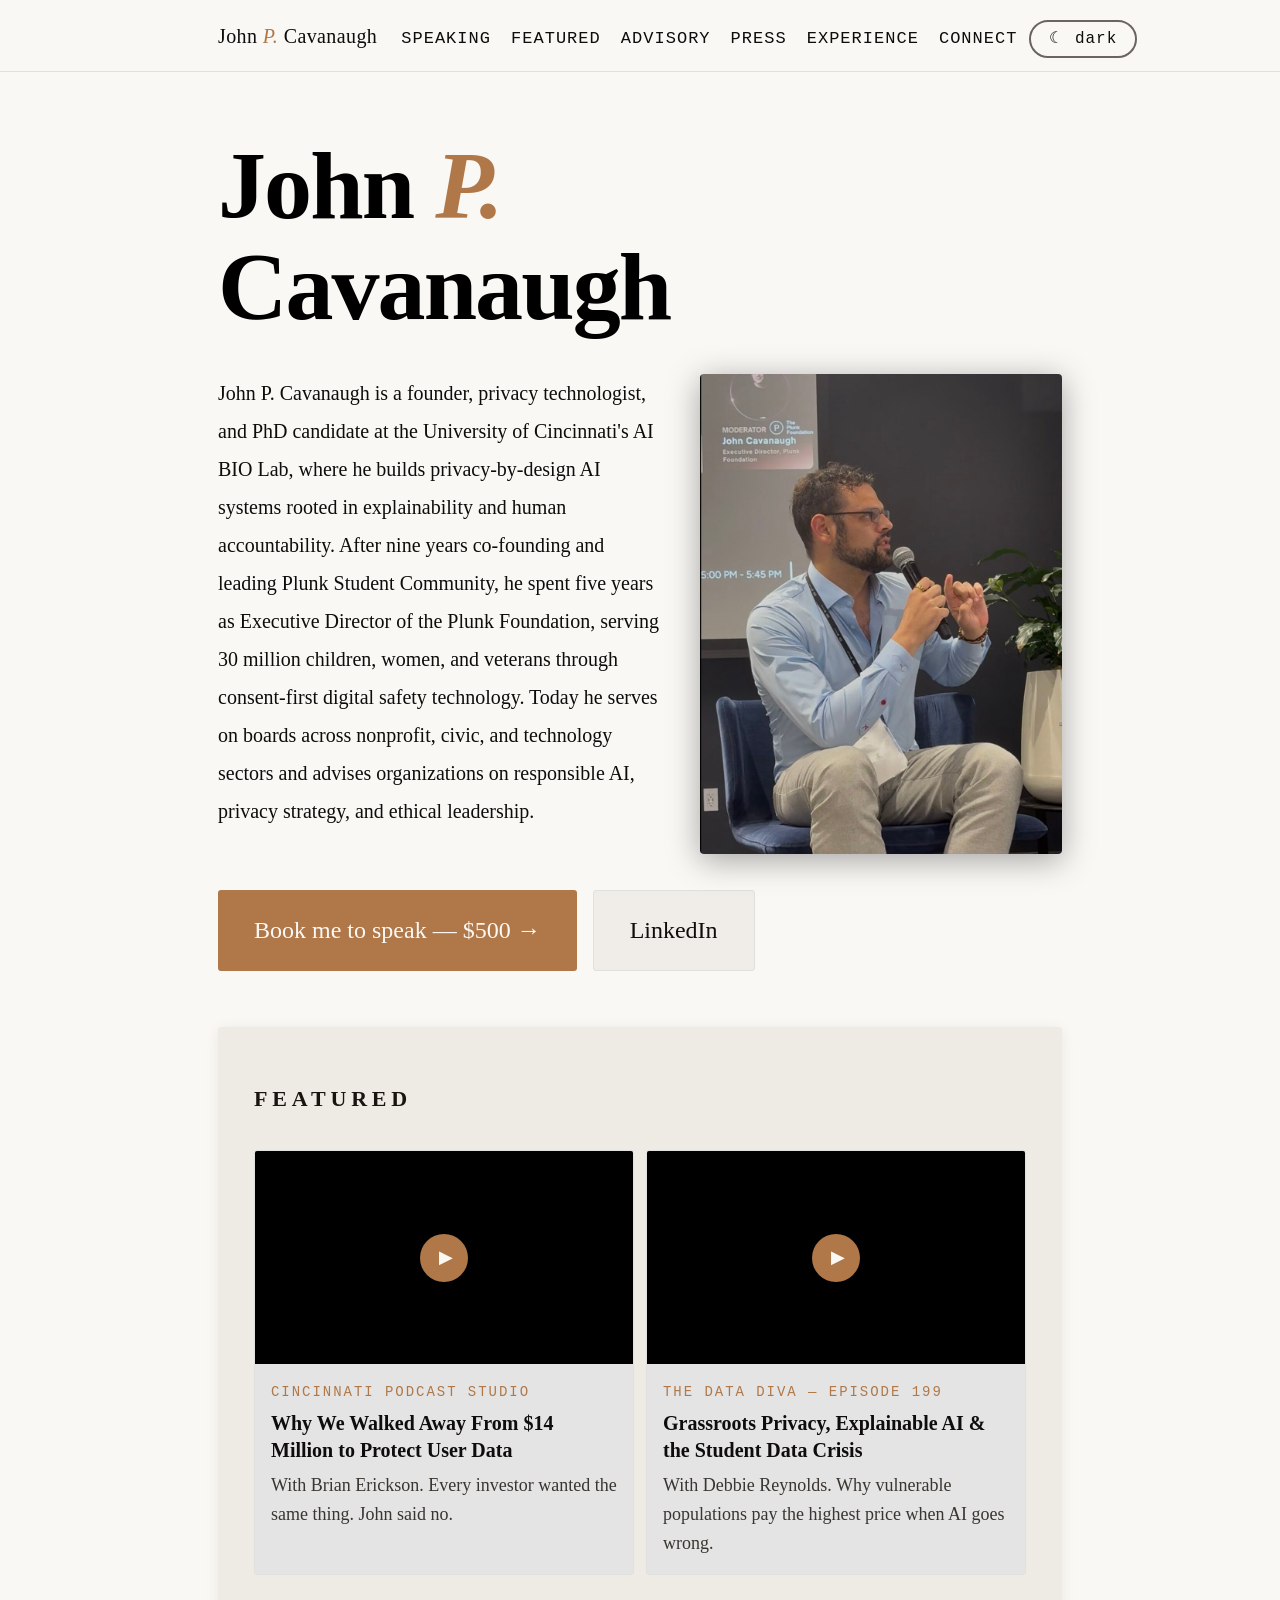
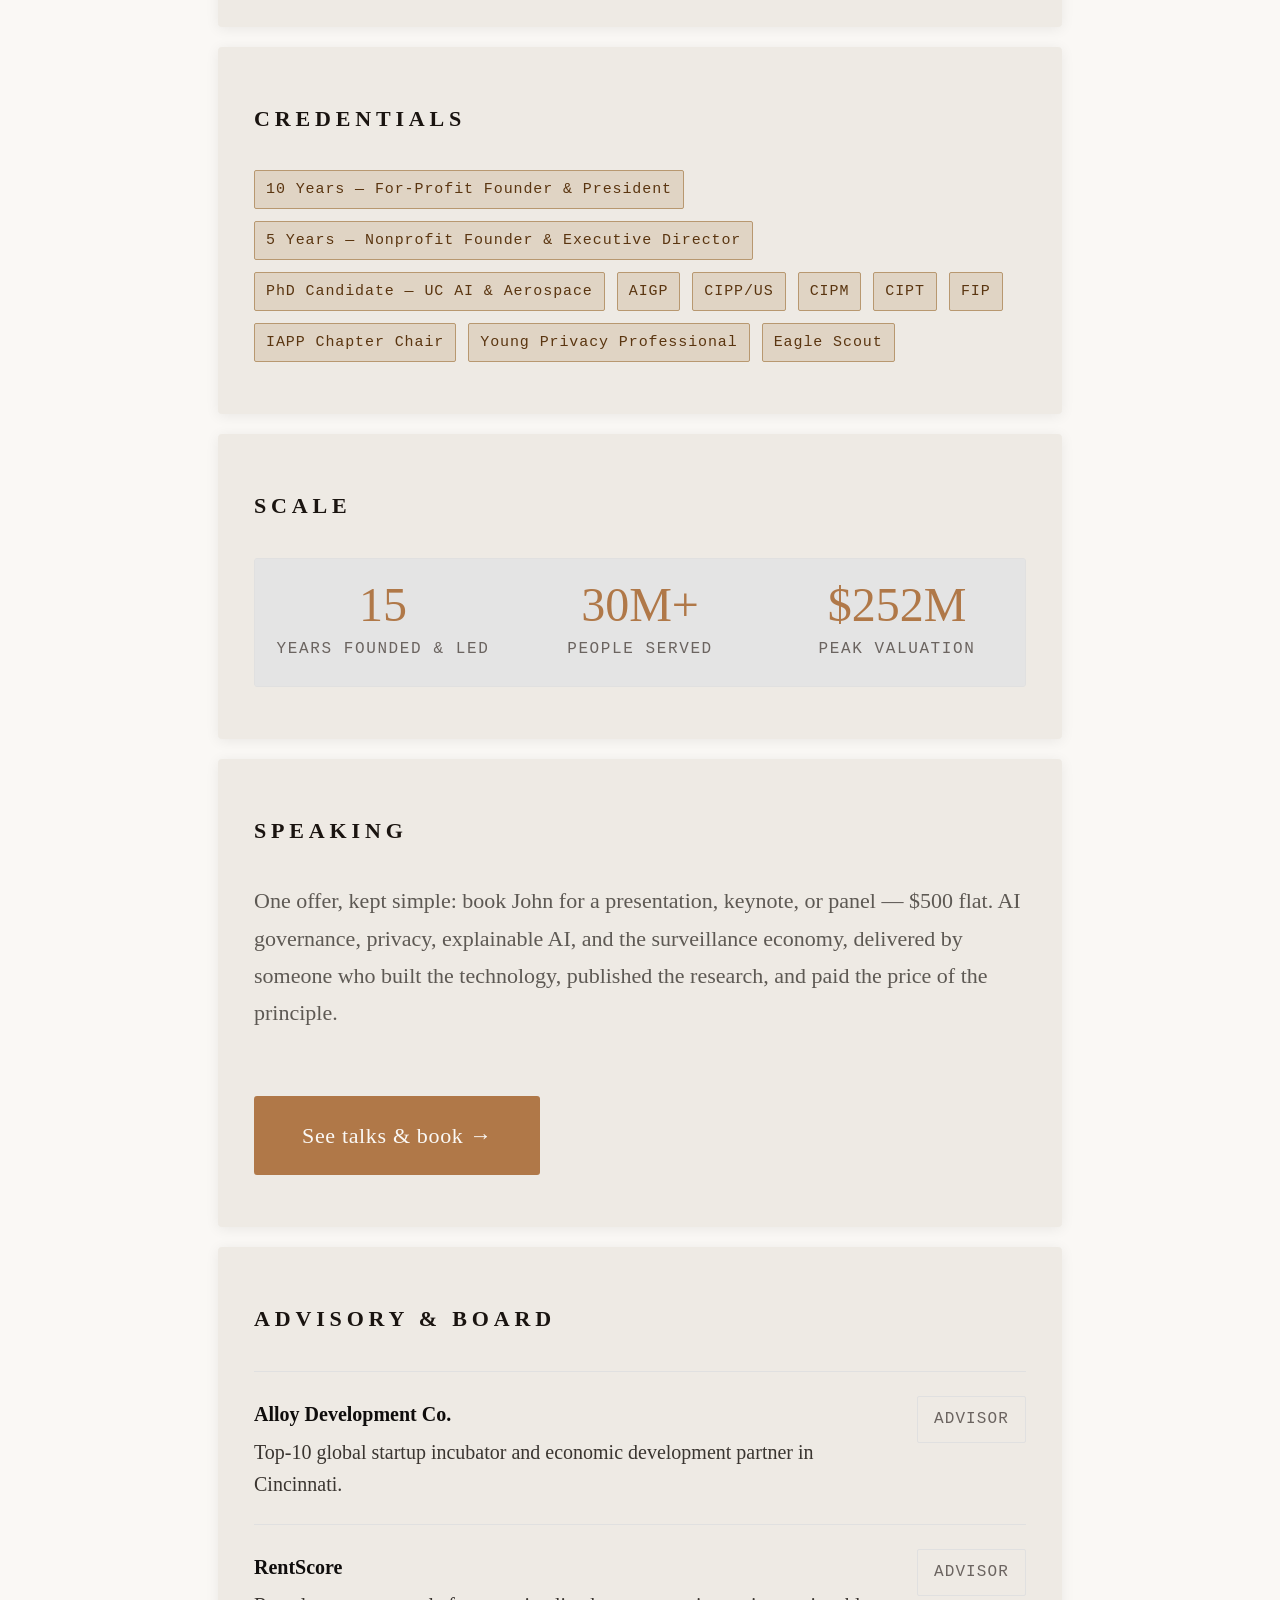
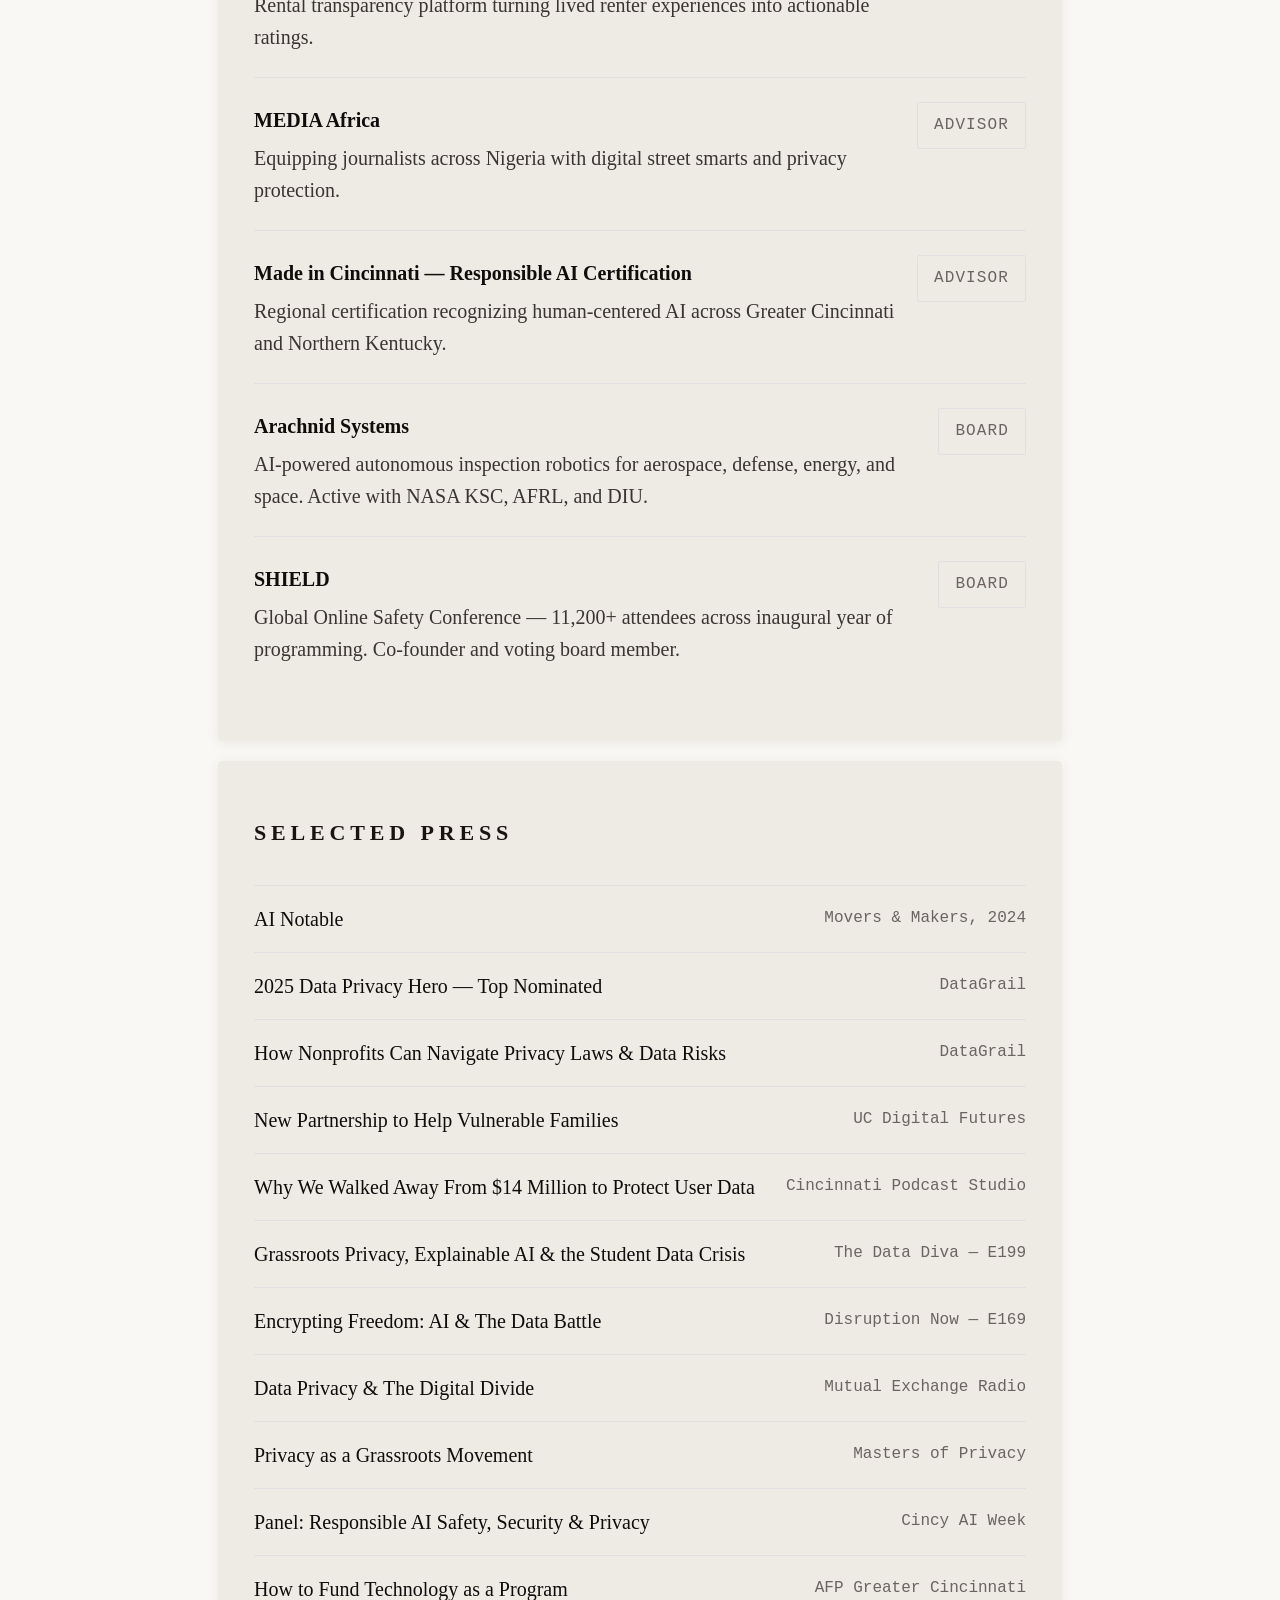
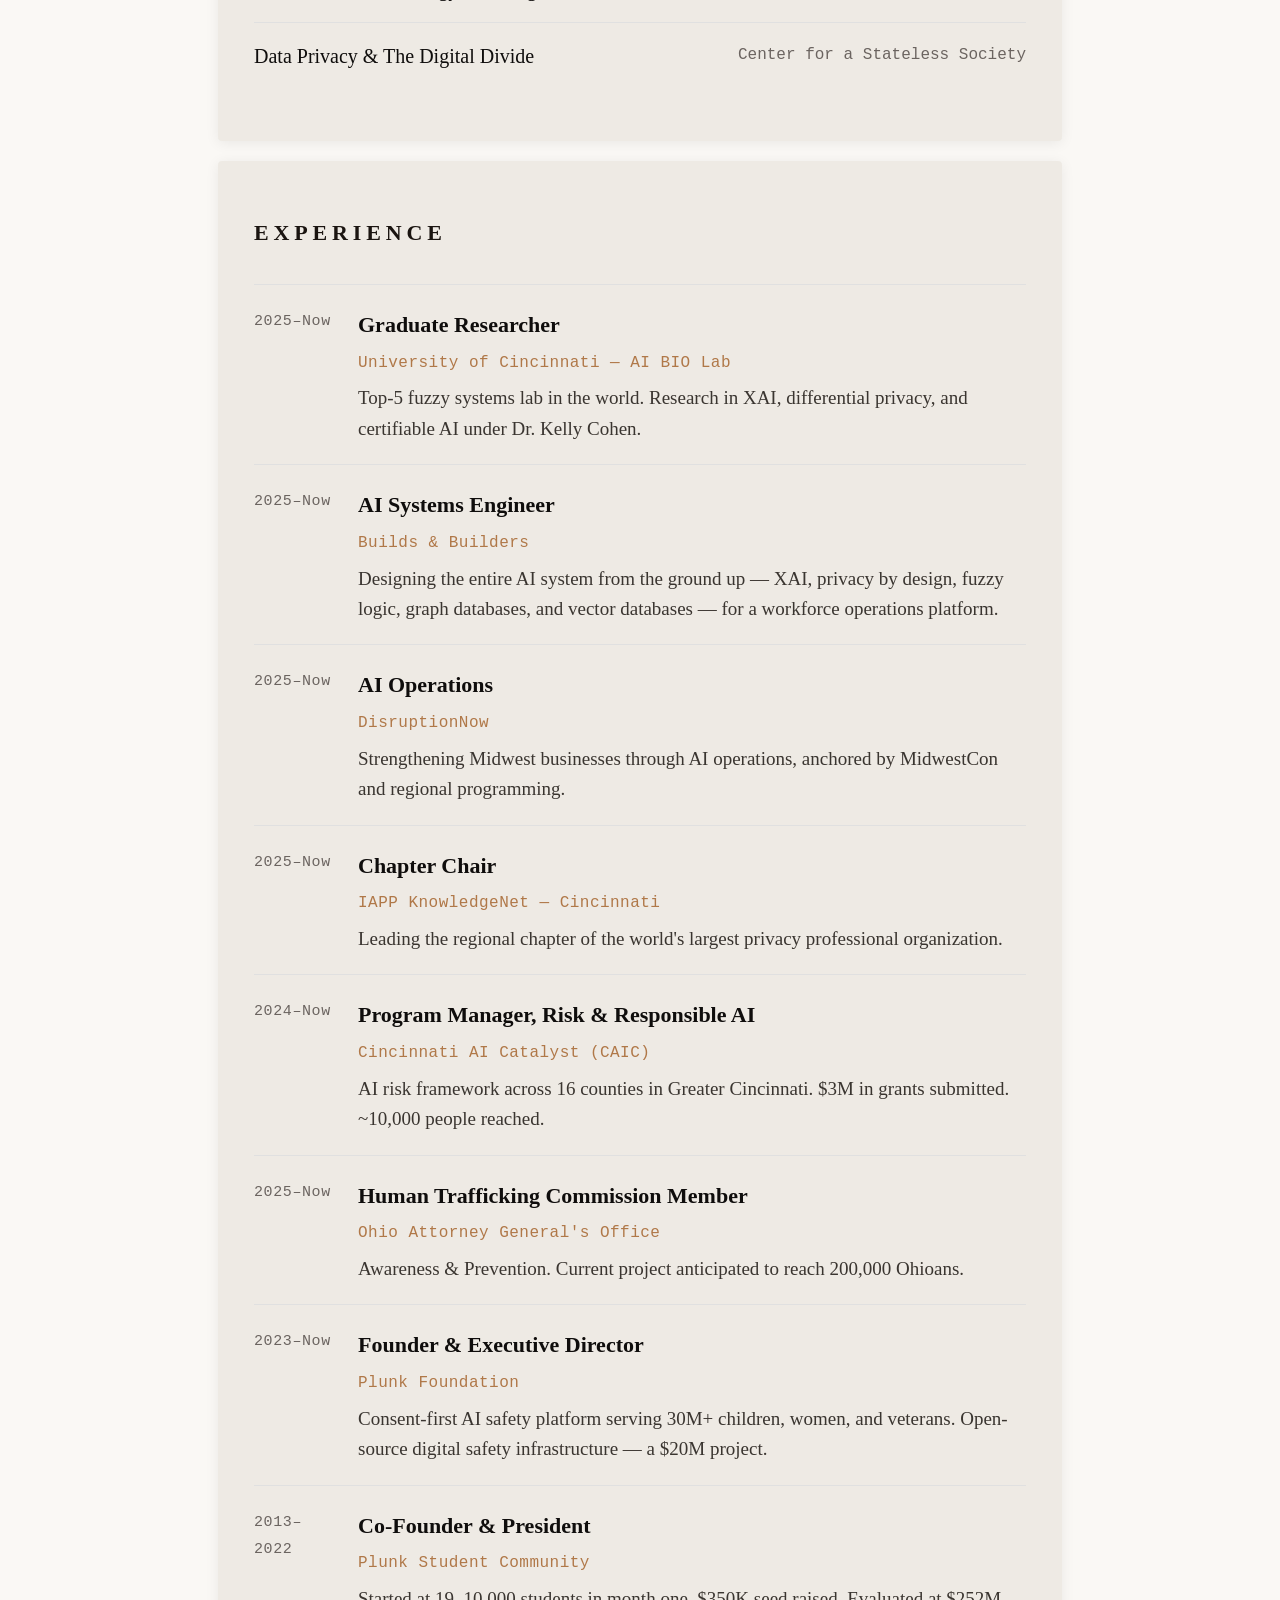
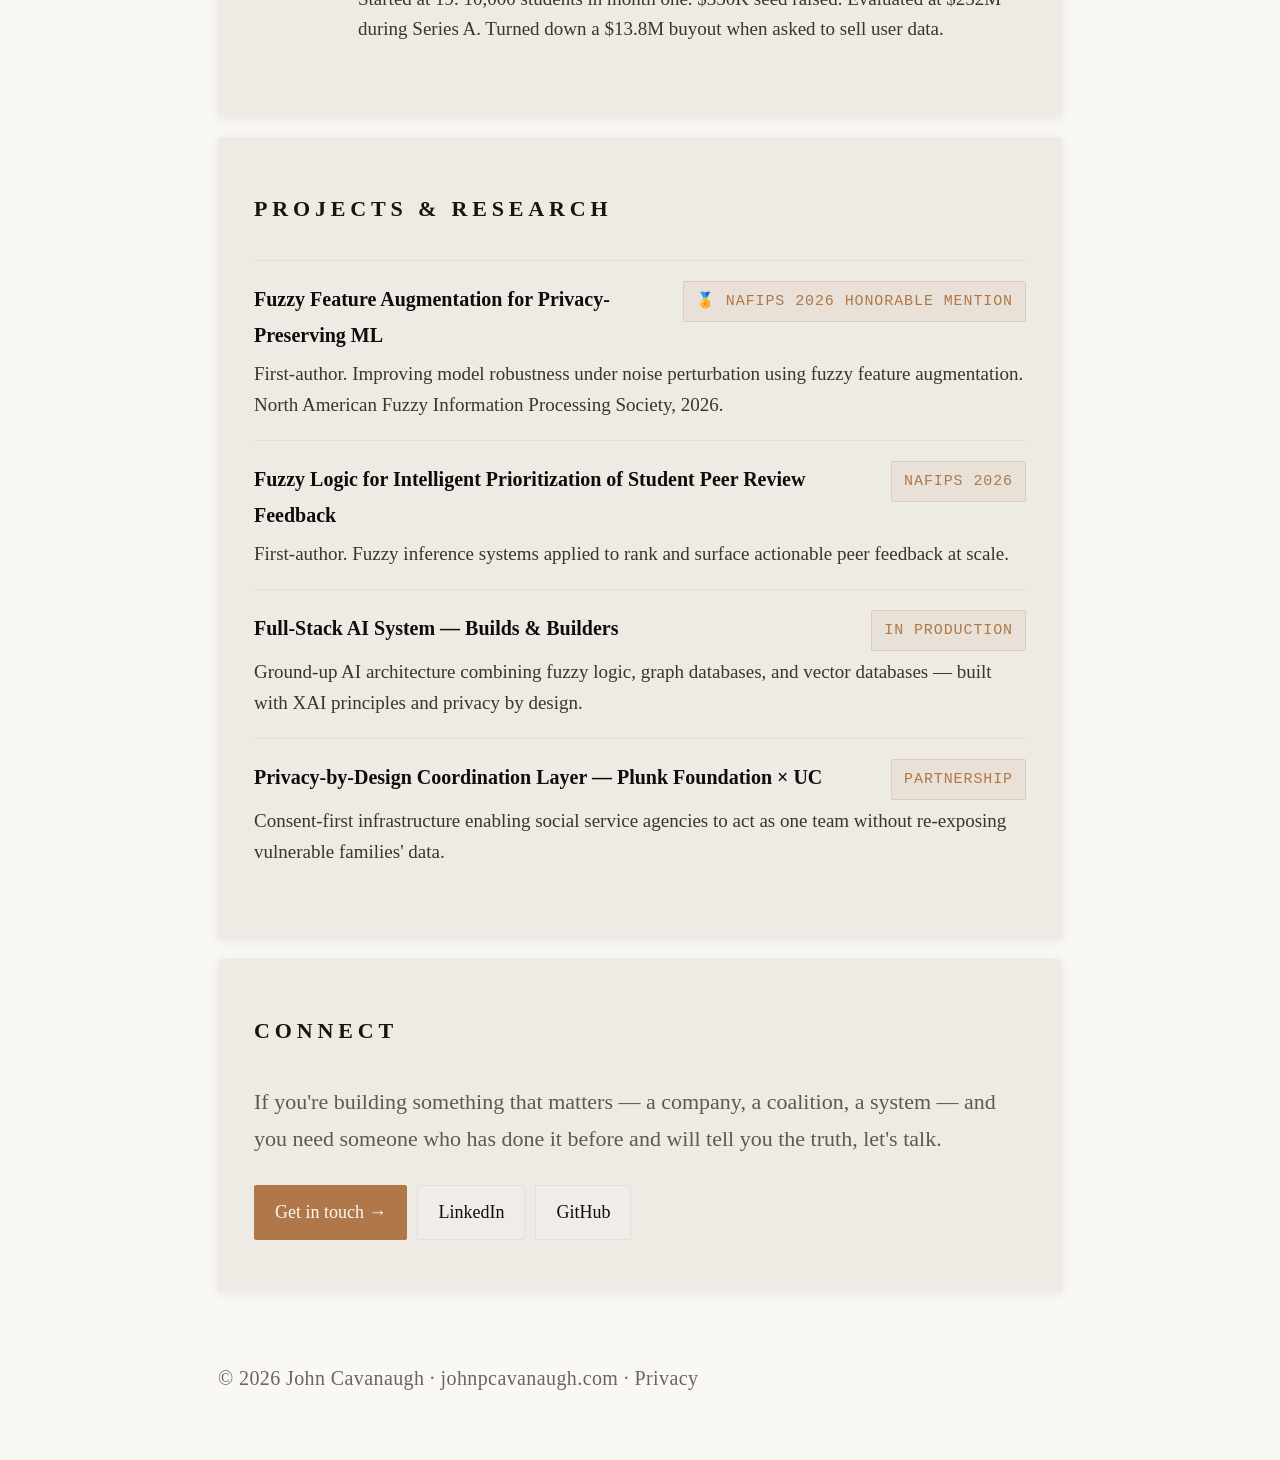
==== commit fcc2774f: "Update Umami" ====
--- a/index.html
+++ b/index.html
@@ -10,7 +10,7 @@
   <!-- Security Headers -->
   <meta http-equiv="X-Content-Type-Options" content="nosniff" />
   <meta http-equiv="Referrer-Policy" content="strict-origin-when-cross-origin" />
-  <meta http-equiv="Content-Security-Policy" content="default-src 'self'; img-src 'self' i.ytimg.com https://johnpcavanaugh.com; style-src 'self' 'unsafe-inline'; script-src 'self' 'unsafe-inline' https://cloud.umami.is; connect-src 'self' https://cloud.umami.is https://api-gateway.umami.dev;" />
+  <meta http-equiv="Content-Security-Policy" content="default-src 'self'; img-src 'self' i.ytimg.com https://johnpcavanaugh.com; style-src 'self' 'unsafe-inline'; script-src 'self' 'unsafe-inline' https://cloud.umami.is; connect-src 'self' https://cloud.umami.is https://gateway.umami.is;" />
 
   <!-- Favicon -->
   <link rel="icon" type="image/svg+xml" href="favicon.svg" />
--- a/css/base.css
+++ b/css/base.css
@@ -0,0 +1,769 @@
+:root {
+  --bg:      #1c1917;
+  --surface: #252220;
+  --border:  #2e2a27;
+  --ink:     #f0ebe4;
+  --muted:   #6b6460;
+  --quiet:   #4a4542;
+  --accent:  #d4a882;
+  --accent2: rgba(212,168,130,0.12);
+  --accent3: rgba(212,168,130,0.25);
+  --serif:   'Garamond', 'Georgia', 'Times New Roman', serif;
+  --sans:    system-ui, -apple-system, 'Segoe UI', sans-serif;
+  --mono:    'Courier New', 'Courier', monospace;
+  --nav-h:   72px;
+}
+
+[data-theme="light"] {
+  --bg:      #faf8f5;
+  --surface: #f0ede8;
+  --border:  #e0e0e0;
+  --ink:     #0f0d0c;
+  --muted:   #6b6460;
+  --quiet:   #b0aaa5;
+  --accent:  #b07848;
+  --accent2: rgba(176,120,72,0.08);
+  --accent3: rgba(176,120,72,0.2);
+}
+
+[data-theme="light"] .pod-card,
+[data-theme="light"] .service-card,
+[data-theme="light"] .stat,
+[data-theme="light"] .stats-row {
+  background: #e4e4e4;
+}
+
+[data-theme="light"] .cred-tag {
+  background: #e0d4c4;
+  border-color: #b89870;
+  color: #5a3510;
+}
+
+[data-theme="light"] a.cred-tag:hover {
+  background: #cfc0a8;
+}
+
+[data-theme="light"] h1 {
+  font-size: clamp(3.5rem, 8vw, 6rem);
+  font-weight: 600;
+  color: #000000;
+  letter-spacing: -0.02em;
+}
+
+[data-theme="light"] .section-label {
+  font-weight: 600;
+  color: #1a1410;
+  letter-spacing: 0.22em;
+}
+
+[data-theme="light"] .tl-role,
+[data-theme="light"] .advisory-name,
+[data-theme="light"] .project-title,
+[data-theme="light"] .service-name,
+[data-theme="light"] .pod-title {
+  font-weight: 600;
+  color: #0f0d0c;
+}
+
+[data-theme="light"] .tl-desc,
+[data-theme="light"] .advisory-desc,
+[data-theme="light"] .service-desc,
+[data-theme="light"] .project-desc,
+[data-theme="light"] .pod-desc,
+[data-theme="light"] .connect-desc {
+  color: #3a3530;
+}
+
+[data-theme="light"] section {
+  background: #eeeae4;
+  box-shadow: 0 2px 14px rgba(0,0,0,0.07);
+  border: none;
+}
+
+[data-theme="light"] .wrap {
+  position: relative;
+  z-index: 1;
+}
+
+[data-theme="light"] .site-nav {
+  background: rgba(250,248,245,0.92);
+  border-bottom-color: #e0e0e0;
+}
+
+#grain-overlay {
+  display: none;
+  position: fixed;
+  inset: 0;
+  pointer-events: none;
+  z-index: 9999;
+  opacity: 0.12;
+}
+
+[data-theme="light"] #grain-overlay {
+  display: block;
+}
+
+*, *::before, *::after { box-sizing: border-box; margin: 0; padding: 0; }
+html { scroll-behavior: smooth; scroll-padding-top: calc(var(--nav-h) + 12px); }
+
+body {
+  background: var(--bg);
+  color: var(--ink);
+  font-family: var(--serif);
+  font-weight: 500;
+  line-height: 1.8;
+  font-size: 24px;
+  -webkit-font-smoothing: antialiased;
+  transition: background 0.2s, color 0.2s;
+  padding-top: var(--nav-h);
+}
+
+/* ── NAV ── */
+.site-nav {
+  position: fixed;
+  top: 0;
+  left: 0;
+  right: 0;
+  height: var(--nav-h);
+  background: rgba(28,25,23,0.92);
+  backdrop-filter: blur(12px);
+  -webkit-backdrop-filter: blur(12px);
+  border-bottom: 1px solid var(--border);
+  z-index: 200;
+  display: flex;
+  align-items: center;
+}
+
+.nav-inner {
+  max-width: 900px;
+  margin: 0 auto;
+  padding: 0 28px;
+  width: 100%;
+  display: flex;
+  align-items: center;
+  justify-content: space-between;
+  gap: 16px;
+}
+
+.nav-logo {
+  font-family: var(--serif);
+  font-size: 20px;
+  font-weight: 500;
+  color: var(--ink);
+  text-decoration: none;
+  letter-spacing: 0.02em;
+  white-space: nowrap;
+  flex-shrink: 0;
+}
+
+.nav-logo span { color: var(--accent); font-style: italic; }
+
+.nav-links {
+  display: flex;
+  align-items: center;
+  gap: 4px;
+  list-style: none;
+  flex-wrap: nowrap;
+}
+
+.nav-links a {
+  font-family: var(--mono);
+  font-size: 17px;
+  letter-spacing: 0.06em;
+  text-transform: uppercase;
+  color: var(--ink);
+  font-weight: 500;
+  text-decoration: none;
+  padding: 5px 8px;
+  border-radius: 2px;
+  transition: color 0.15s, background 0.15s;
+  white-space: nowrap;
+}
+
+.nav-links a:hover {
+  color: var(--accent);
+  background: var(--accent2);
+}
+
+.nav-links a.nav-current {
+  color: var(--accent);
+}
+
+.nav-right {
+  display: flex;
+  align-items: center;
+  gap: 8px;
+  flex-shrink: 0;
+}
+
+.theme-toggle {
+  background: transparent;
+  border: 2px solid var(--muted);
+  border-radius: 20px;
+  padding: 9px 18px;
+  cursor: pointer;
+  font-family: var(--mono);
+  font-size: 16px;
+  color: var(--ink);
+  letter-spacing: 0.06em;
+  transition: border-color 0.15s, color 0.15s;
+  white-space: nowrap;
+  line-height: 1;
+}
+
+.theme-toggle:hover { border-color: var(--accent); color: var(--accent); }
+
+/* Hamburger */
+.nav-hamburger {
+  display: none;
+  background: none;
+  border: 1px solid var(--border);
+  border-radius: 3px;
+  padding: 6px 8px;
+  cursor: pointer;
+  color: var(--muted);
+  font-size: 16px;
+  line-height: 1;
+}
+
+/* Mobile drawer */
+.nav-drawer {
+  display: none;
+  position: fixed;
+  top: var(--nav-h);
+  left: 0;
+  right: 0;
+  background: var(--surface);
+  border-bottom: 1px solid var(--border);
+  z-index: 199;
+  padding: 16px 28px 20px;
+  flex-direction: column;
+  gap: 2px;
+}
+
+.nav-drawer.open { display: flex; }
+
+.nav-drawer a {
+  font-family: var(--mono);
+  font-size: 19px;
+  letter-spacing: 0.08em;
+  text-transform: uppercase;
+  color: var(--muted);
+  font-weight: 300;
+  text-decoration: none;
+  padding: 10px 0;
+  border-bottom: 1px solid var(--border);
+  transition: color 0.15s;
+}
+
+.nav-drawer a:last-child { border-bottom: none; }
+.nav-drawer a:hover { color: var(--accent); }
+
+/* ── LAYOUT ── */
+.wrap { max-width: 900px; margin: 0 auto; padding: 0 28px; }
+
+/* Header */
+header { padding: 64px 0 56px; }
+
+.eyebrow {
+  font-family: var(--serif);
+  font-size: 20px;
+  font-weight: 500;
+  letter-spacing: 0.08em;
+  text-transform: uppercase;
+  color: var(--accent);
+  margin-bottom: 16px;
+}
+
+h1 {
+  font-family: var(--serif);
+  font-size: clamp(3.5rem, 8vw, 6rem);
+  font-weight: 500;
+  line-height: 1.05;
+  letter-spacing: -0.02em;
+  color: var(--ink);
+  margin-bottom: 36px;
+}
+
+h1 em { font-style: italic; color: var(--accent); }
+
+/* Page-level hero (interior pages) */
+.page-h1 {
+  font-size: clamp(2.6rem, 6vw, 4.2rem);
+  margin-bottom: 24px;
+}
+
+.bio { font-size: 20px; font-weight: 400; color: var(--ink); line-height: 1.9; font-family: var(--serif); }
+.bio strong { font-weight: 700; color: var(--accent); font-style: normal; }
+
+.header-grid {
+  display: grid;
+  grid-template-columns: 1.1fr 0.9fr;
+  gap: 40px;
+  align-items: stretch;
+  margin-top: 32px;
+}
+
+.header-photo {
+  position: relative;
+  min-height: 480px;
+}
+
+.header-photo img {
+  position: absolute;
+  inset: 0;
+  width: 100%;
+  height: 100%;
+  object-fit: cover;
+  object-position: center 8%;
+  border-radius: 4px;
+  box-shadow: 0 6px 32px rgba(0,0,0,0.35);
+  display: block;
+}
+
+.header-cta {
+  margin-top: 36px;
+  display: flex;
+  gap: 16px;
+  flex-wrap: wrap;
+}
+
+.btn-primary {
+  display: inline-flex;
+  align-items: center;
+  padding: 18px 36px;
+  background: var(--accent);
+  color: var(--bg);
+  text-decoration: none;
+  font-family: var(--serif);
+  font-size: 24px;
+  font-weight: 500;
+  border-radius: 3px;
+  transition: opacity 0.15s;
+}
+
+.btn-primary:hover { opacity: 0.85; }
+
+.btn-secondary {
+  display: inline-flex;
+  align-items: center;
+  padding: 18px 36px;
+  border: 1px solid var(--border);
+  color: var(--ink);
+  text-decoration: none;
+  font-family: var(--serif);
+  font-size: 24px;
+  font-weight: 500;
+  border-radius: 3px;
+  background: var(--surface);
+  transition: opacity 0.15s;
+}
+
+.btn-secondary:hover { opacity: 0.7; }
+
+/* Sections */
+section {
+  padding: 52px 36px;
+  margin: 0 0 20px 0;
+  border-radius: 4px;
+  background: var(--surface);
+  border: none;
+  box-shadow: 0 3px 18px rgba(0,0,0,0.22);
+}
+
+.section-label {
+  font-family: var(--serif);
+  font-size: 22px;
+  font-weight: 500;
+  letter-spacing: 0.22em;
+  text-transform: uppercase;
+  color: var(--muted);
+  margin-bottom: 32px;
+}
+
+/* Featured */
+.pod-pair { display: grid; grid-template-columns: 1fr 1fr; gap: 12px; }
+
+.pod-card {
+  display: flex;
+  flex-direction: column;
+  text-decoration: none;
+  color: inherit;
+  border: 1px solid var(--border);
+  border-radius: 3px;
+  overflow: hidden;
+  background: var(--surface);
+  transition: border-color 0.15s;
+}
+
+.pod-card:hover { border-color: var(--accent); }
+
+.pod-thumb {
+  position: relative;
+  width: 100%;
+  aspect-ratio: 16/9;
+  background: #000;
+}
+
+.pod-thumb a {
+  display: block;
+  position: absolute;
+  inset: 0;
+  text-decoration: none;
+}
+
+.pod-thumb img {
+  width: 100%;
+  height: 100%;
+  object-fit: cover;
+  opacity: 0.85;
+}
+
+.pod-play {
+  position: absolute;
+  inset: 0;
+  display: flex;
+  align-items: center;
+  justify-content: center;
+}
+
+.pod-play span {
+  width: 48px;
+  height: 48px;
+  background: var(--accent);
+  border-radius: 50%;
+  display: flex;
+  align-items: center;
+  justify-content: center;
+  font-size: 18px;
+  color: var(--bg);
+  padding-left: 3px;
+}
+
+.pod-info { padding: 16px; display: flex; flex-direction: column; gap: 5px; }
+
+.pod-eyebrow {
+  font-family: var(--mono);
+  font-size: 14px;
+  letter-spacing: 0.14em;
+  text-transform: uppercase;
+  color: var(--accent);
+}
+
+.pod-title { font-size: 20px; font-weight: 500; color: var(--ink); line-height: 1.35; font-family: var(--serif); }
+.pod-desc { font-family: var(--serif); font-size: 18px; font-weight: 500; color: var(--muted); line-height: 1.6; margin-top: 2px; }
+
+/* Credentials */
+.cred-strip { display: flex; flex-wrap: wrap; gap: 12px; }
+
+.cred-tag {
+  font-family: var(--mono);
+  font-size: 15px;
+  letter-spacing: 0.06em;
+  color: var(--accent);
+  background: var(--accent2);
+  border: 1px solid var(--accent3);
+  border-radius: 2px;
+  padding: 5px 11px;
+  text-decoration: none;
+  transition: background 0.15s, border-color 0.15s;
+}
+
+a.cred-tag:hover { background: var(--accent3); border-color: var(--accent); }
+
+/* Stats */
+.stats-row {
+  display: grid;
+  grid-template-columns: repeat(3, 1fr);
+  gap: 1px;
+  background: var(--border);
+  border: 1px solid var(--border);
+  border-radius: 3px;
+  overflow: hidden;
+}
+
+.stat { background: var(--surface); padding: 22px 16px; text-align: center; }
+
+.stat-number {
+  font-family: var(--serif);
+  font-size: 3rem;
+  font-weight: 400;
+  color: var(--accent);
+  line-height: 1;
+  margin-bottom: 6px;
+}
+
+.stat-label {
+  font-family: var(--mono);
+  font-size: 16px;
+  letter-spacing: 0.1em;
+  text-transform: uppercase;
+  color: var(--muted);
+}
+
+/* Services */
+.services-grid { display: grid; grid-template-columns: 1fr 1fr; gap: 10px; }
+
+.service-card {
+  border: 1px solid var(--border);
+  border-radius: 3px;
+  padding: 20px;
+  background: var(--surface);
+}
+
+.service-icon { font-size: 20px; margin-bottom: 10px; }
+.service-name { font-size: 22px; font-weight: 500; color: var(--ink); margin-bottom: 6px; font-family: var(--serif); }
+.service-desc { font-family: var(--serif); font-size: 19px; font-weight: 500; color: var(--muted); line-height: 1.65; }
+
+.service-cta {
+  display: inline-block;
+  margin-top: 36px;
+  padding: 20px 48px;
+  background: var(--accent);
+  color: var(--bg);
+  text-decoration: none;
+  font-family: var(--serif);
+  font-size: 22px;
+  font-weight: 500;
+  border-radius: 3px;
+  letter-spacing: 0.03em;
+  transition: opacity 0.15s;
+}
+
+.service-cta:hover { opacity: 0.88; }
+
+/* Timeline */
+.timeline { display: flex; flex-direction: column; }
+
+.tl-item {
+  display: grid;
+  grid-template-columns: 80px 1fr;
+  gap: 0 24px;
+  padding: 20px 0;
+  border-top: 1px solid var(--border);
+}
+
+.tl-item:last-child { border-bottom: none; }
+
+.tl-year {
+  font-family: var(--mono);
+  font-size: 15px;
+  color: var(--muted);
+  padding-top: 3px;
+  letter-spacing: 0.04em;
+}
+
+.tl-role { font-size: 22px; font-weight: 500; color: var(--ink); margin-bottom: 4px; font-family: var(--serif); }
+
+.tl-org {
+  font-size: 16px;
+  color: var(--accent);
+  font-family: var(--mono);
+  letter-spacing: 0.03em;
+  margin-bottom: 6px;
+}
+
+.tl-desc { font-size: 19px; font-weight: 500; color: var(--muted); line-height: 1.6; font-family: var(--serif); }
+
+/* Advisory */
+.advisory-grid { display: flex; flex-direction: column; }
+
+.advisory-item {
+  display: grid;
+  grid-template-columns: 1fr auto;
+  gap: 4px 20px;
+  align-items: start;
+  padding: 24px 0;
+  border-top: 1px solid var(--border);
+  text-decoration: none;
+  color: inherit;
+}
+
+.advisory-item:last-child { border-bottom: none; }
+a.advisory-item:hover .advisory-name { color: var(--accent); }
+
+.advisory-name {
+  font-family: var(--serif);
+  font-size: 20px;
+  font-weight: 500;
+  color: var(--ink);
+  margin-bottom: 4px;
+  transition: color 0.15s;
+}
+
+.advisory-desc { font-family: var(--serif); font-size: 20px; font-weight: 500; color: var(--muted); line-height: 1.6; grid-column: 1; }
+
+.advisory-tag {
+  font-family: var(--mono);
+  font-size: 16px;
+  letter-spacing: 0.07em;
+  text-transform: uppercase;
+  color: var(--muted);
+  border: 1px solid var(--border);
+  border-radius: 2px;
+  padding: 8px 16px;
+  white-space: nowrap;
+  align-self: start;
+}
+
+/* Projects */
+.project-list { display: flex; flex-direction: column; }
+.project { border-top: 1px solid var(--border); padding: 20px 0; }
+.project:last-child { border-bottom: none; }
+
+.project-header {
+  display: flex;
+  justify-content: space-between;
+  align-items: flex-start;
+  gap: 16px;
+  margin-bottom: 6px;
+}
+
+.project-title {
+  font-family: var(--serif);
+  font-size: 20px;
+  font-weight: 500;
+  color: var(--ink);
+  text-decoration: none;
+  transition: color 0.15s;
+}
+
+.project-title:hover { color: var(--accent); }
+
+.project-badge {
+  font-family: var(--mono);
+  font-size: 15px;
+  letter-spacing: 0.06em;
+  text-transform: uppercase;
+  color: var(--accent);
+  background: var(--accent2);
+  border: 1px solid var(--accent3);
+  border-radius: 2px;
+  padding: 6px 12px;
+  white-space: nowrap;
+  flex-shrink: 0;
+}
+
+.project-desc { font-size: 19px; font-weight: 500; color: var(--muted); line-height: 1.6; font-family: var(--serif); }
+
+/* Press */
+.press-list { list-style: none; }
+.press-list li { border-top: 1px solid var(--border); }
+.press-list li:last-child { border-bottom: none; }
+
+.press-list a {
+  font-family: var(--serif);
+  display: flex;
+  justify-content: space-between;
+  align-items: center;
+  gap: 16px;
+  padding: 15px 0;
+  color: var(--ink);
+  text-decoration: none;
+  font-size: 20px;
+  transition: color 0.15s;
+}
+
+.press-list a:hover { color: var(--accent); }
+
+.pub {
+  font-family: var(--mono);
+  font-size: 16px;
+  color: var(--muted);
+  white-space: nowrap;
+  flex-shrink: 0;
+  transition: color 0.15s;
+}
+
+.press-list a:hover .pub { color: var(--accent); }
+
+/* Connect */
+.connect-desc { font-family: var(--serif); font-size: 22px; font-weight: 500; color: var(--ink); opacity: 0.8; margin-bottom: 28px; line-height: 1.7; }
+.social-links { display: flex; flex-wrap: wrap; gap: 10px; }
+
+.social-links a {
+  display: inline-flex;
+  align-items: center;
+  padding: 10px 20px;
+  border: 1px solid var(--border);
+  border-radius: 2px;
+  color: var(--ink);
+  text-decoration: none;
+  font-size: 18px;
+  background: var(--surface);
+  transition: border-color 0.15s, color 0.15s;
+}
+
+.social-links a:hover { border-color: var(--accent); color: var(--accent); }
+
+/* Prose pages (privacy policy etc.) */
+.prose h2 {
+  font-family: var(--serif);
+  font-size: 26px;
+  font-weight: 500;
+  color: var(--ink);
+  margin: 36px 0 12px;
+}
+
+.prose h2:first-child { margin-top: 0; }
+
+.prose p, .prose li {
+  font-family: var(--serif);
+  font-size: 20px;
+  font-weight: 400;
+  color: var(--ink);
+  line-height: 1.85;
+  margin-bottom: 14px;
+}
+
+.prose ul { padding-left: 24px; margin-bottom: 14px; }
+
+.prose a { color: var(--accent); text-decoration: none; }
+.prose a:hover { text-decoration: underline; }
+
+.prose .policy-meta {
+  font-family: var(--mono);
+  font-size: 15px;
+  letter-spacing: 0.06em;
+  color: var(--muted);
+  margin-bottom: 28px;
+}
+
+/* Footer */
+footer { padding: 48px 0 64px; }
+
+footer p {
+  font-family: var(--serif);
+  font-size: 20px;
+  font-weight: 500;
+  color: var(--muted);
+  letter-spacing: 0.02em;
+}
+
+footer a {
+  color: var(--muted);
+  text-decoration: none;
+  transition: color 0.15s;
+}
+
+footer a:hover { color: var(--accent); }
+
+/* ── RESPONSIVE ── */
+@media (max-width: 860px) {
+  .nav-links { display: none; }
+  .nav-hamburger { display: block; }
+  .header-grid { grid-template-columns: 1fr; }
+  .header-photo { min-height: 280px; }
+  h1 { font-size: 3rem; }
+  header { padding: 40px 0 40px; }
+  .stats-row { grid-template-columns: 1fr; }
+  .pod-pair { grid-template-columns: 1fr; }
+  .services-grid { grid-template-columns: 1fr; }
+  .tl-item { grid-template-columns: 1fr; gap: 4px; }
+  .tl-year { padding-top: 0; }
+  .advisory-item { grid-template-columns: 1fr; }
+  .advisory-tag { justify-self: start; margin-top: 4px; }
+  section { padding: 36px 20px; }
+}
+
+@media (prefers-reduced-motion: reduce) { * { transition: none !important; } }
